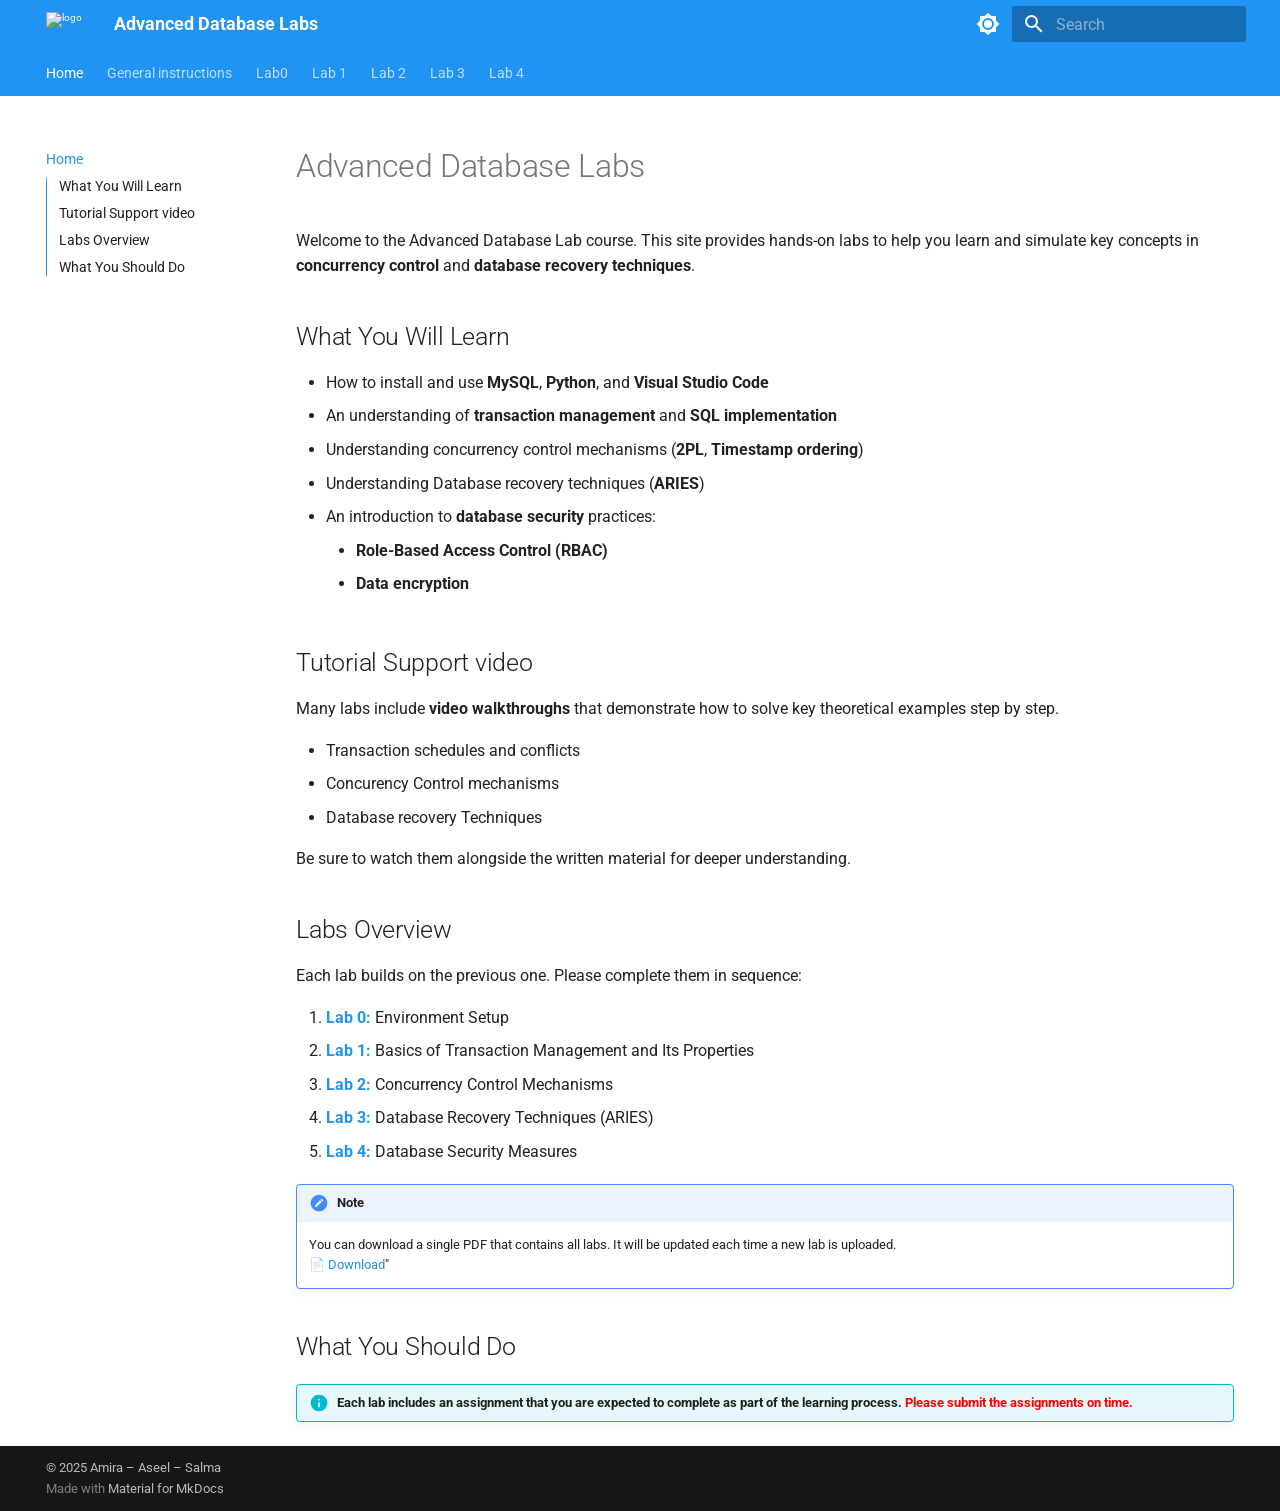
==== site/index.html @ 611f2ff8 "Updated lap0" ====
<!doctype html>
<html lang="en" class="no-js">
  <head>
    
      <meta charset="utf-8">
      <meta name="viewport" content="width=device-width,initial-scale=1">
      
        <meta name="description" content="A collection of lab assignments for the ADB 2025 course.">
      
      
        <meta name="author" content="Amira Nasreldeein, Aseel, Salma">
      
      
      
      
        <link rel="next" href="Labs/general_instructions/">
      
      
        
      
      
      <link rel="icon" href="image/fmsi.png">
      <meta name="generator" content="mkdocs-1.6.1, mkdocs-material-9.7.6">
    
    
      
        <title>Advanced Database Labs</title>
      
    
    
      <link rel="stylesheet" href="assets/stylesheets/main.484c7ddc.min.css">
      
        
        <link rel="stylesheet" href="assets/stylesheets/palette.ab4e12ef.min.css">
      
      


    
    
      
    
    
      
        
        
        <link rel="preconnect" href="https://fonts.gstatic.com" crossorigin>
        <link rel="stylesheet" href="https://fonts.googleapis.com/css?family=Roboto:300,300i,400,400i,700,700i%7CRoboto+Mono:400,400i,700,700i&display=fallback">
        <style>:root{--md-text-font:"Roboto";--md-code-font:"Roboto Mono"}</style>
      
    
    
      <link rel="stylesheet" href="stylesheets/extra.css">
    
    <script>__md_scope=new URL(".",location),__md_hash=e=>[...e].reduce(((e,_)=>(e<<5)-e+_.charCodeAt(0)),0),__md_get=(e,_=localStorage,t=__md_scope)=>JSON.parse(_.getItem(t.pathname+"."+e)),__md_set=(e,_,t=localStorage,a=__md_scope)=>{try{t.setItem(a.pathname+"."+e,JSON.stringify(_))}catch(e){}}</script>
    
      

    
    
  </head>
  
  
    
    
      
    
    
    
    
    <body dir="ltr" data-md-color-scheme="default" data-md-color-primary="blue" data-md-color-accent="pink">
  
    
    <input class="md-toggle" data-md-toggle="drawer" type="checkbox" id="__drawer" autocomplete="off">
    <input class="md-toggle" data-md-toggle="search" type="checkbox" id="__search" autocomplete="off">
    <label class="md-overlay" for="__drawer"></label>
    <div data-md-component="skip">
      
        
        <a href="#advanced-database-labs" class="md-skip">
          Skip to content
        </a>
      
    </div>
    <div data-md-component="announce">
      
    </div>
    
    
      

<header class="md-header" data-md-component="header">
  <nav class="md-header__inner md-grid" aria-label="Header">
    <a href="." title="Advanced Database Labs" class="md-header__button md-logo" aria-label="Advanced Database Labs" data-md-component="logo">
      
  <img src="image/fmsi.png" alt="logo">

    </a>
    <label class="md-header__button md-icon" for="__drawer">
      
      <svg xmlns="http://www.w3.org/2000/svg" viewBox="0 0 24 24"><path d="M3 6h18v2H3zm0 5h18v2H3zm0 5h18v2H3z"/></svg>
    </label>
    <div class="md-header__title" data-md-component="header-title">
      <div class="md-header__ellipsis">
        <div class="md-header__topic">
          <span class="md-ellipsis">
            Advanced Database Labs
          </span>
        </div>
        <div class="md-header__topic" data-md-component="header-topic">
          <span class="md-ellipsis">
            
              Home
            
          </span>
        </div>
      </div>
    </div>
    
      
        <form class="md-header__option" data-md-component="palette">
  
    
    
    
    <input class="md-option" data-md-color-media="" data-md-color-scheme="default" data-md-color-primary="blue" data-md-color-accent="pink"  aria-label="Switch to dark mode"  type="radio" name="__palette" id="__palette_0">
    
      <label class="md-header__button md-icon" title="Switch to dark mode" for="__palette_1" hidden>
        <svg xmlns="http://www.w3.org/2000/svg" viewBox="0 0 24 24"><path d="M12 8a4 4 0 0 0-4 4 4 4 0 0 0 4 4 4 4 0 0 0 4-4 4 4 0 0 0-4-4m0 10a6 6 0 0 1-6-6 6 6 0 0 1 6-6 6 6 0 0 1 6 6 6 6 0 0 1-6 6m8-9.31V4h-4.69L12 .69 8.69 4H4v4.69L.69 12 4 15.31V20h4.69L12 23.31 15.31 20H20v-4.69L23.31 12z"/></svg>
      </label>
    
  
    
    
    
    <input class="md-option" data-md-color-media="" data-md-color-scheme="slate" data-md-color-primary="blue" data-md-color-accent="pink"  aria-label="Switch to light mode"  type="radio" name="__palette" id="__palette_1">
    
      <label class="md-header__button md-icon" title="Switch to light mode" for="__palette_0" hidden>
        <svg xmlns="http://www.w3.org/2000/svg" viewBox="0 0 24 24"><path d="M12 18c-.89 0-1.74-.2-2.5-.55C11.56 16.5 13 14.42 13 12s-1.44-4.5-3.5-5.45C10.26 6.2 11.11 6 12 6a6 6 0 0 1 6 6 6 6 0 0 1-6 6m8-9.31V4h-4.69L12 .69 8.69 4H4v4.69L.69 12 4 15.31V20h4.69L12 23.31 15.31 20H20v-4.69L23.31 12z"/></svg>
      </label>
    
  
</form>
      
    
    
      <script>var palette=__md_get("__palette");if(palette&&palette.color){if("(prefers-color-scheme)"===palette.color.media){var media=matchMedia("(prefers-color-scheme: light)"),input=document.querySelector(media.matches?"[data-md-color-media='(prefers-color-scheme: light)']":"[data-md-color-media='(prefers-color-scheme: dark)']");palette.color.media=input.getAttribute("data-md-color-media"),palette.color.scheme=input.getAttribute("data-md-color-scheme"),palette.color.primary=input.getAttribute("data-md-color-primary"),palette.color.accent=input.getAttribute("data-md-color-accent")}for(var[key,value]of Object.entries(palette.color))document.body.setAttribute("data-md-color-"+key,value)}</script>
    
    
    
      
      
        <label class="md-header__button md-icon" for="__search">
          
          <svg xmlns="http://www.w3.org/2000/svg" viewBox="0 0 24 24"><path d="M9.5 3A6.5 6.5 0 0 1 16 9.5c0 1.61-.59 3.09-1.56 4.23l.27.27h.79l5 5-1.5 1.5-5-5v-.79l-.27-.27A6.52 6.52 0 0 1 9.5 16 6.5 6.5 0 0 1 3 9.5 6.5 6.5 0 0 1 9.5 3m0 2C7 5 5 7 5 9.5S7 14 9.5 14 14 12 14 9.5 12 5 9.5 5"/></svg>
        </label>
        <div class="md-search" data-md-component="search" role="dialog">
  <label class="md-search__overlay" for="__search"></label>
  <div class="md-search__inner" role="search">
    <form class="md-search__form" name="search">
      <input type="text" class="md-search__input" name="query" aria-label="Search" placeholder="Search" autocapitalize="off" autocorrect="off" autocomplete="off" spellcheck="false" data-md-component="search-query" required>
      <label class="md-search__icon md-icon" for="__search">
        
        <svg xmlns="http://www.w3.org/2000/svg" viewBox="0 0 24 24"><path d="M9.5 3A6.5 6.5 0 0 1 16 9.5c0 1.61-.59 3.09-1.56 4.23l.27.27h.79l5 5-1.5 1.5-5-5v-.79l-.27-.27A6.52 6.52 0 0 1 9.5 16 6.5 6.5 0 0 1 3 9.5 6.5 6.5 0 0 1 9.5 3m0 2C7 5 5 7 5 9.5S7 14 9.5 14 14 12 14 9.5 12 5 9.5 5"/></svg>
        
        <svg xmlns="http://www.w3.org/2000/svg" viewBox="0 0 24 24"><path d="M20 11v2H8l5.5 5.5-1.42 1.42L4.16 12l7.92-7.92L13.5 5.5 8 11z"/></svg>
      </label>
      <nav class="md-search__options" aria-label="Search">
        
        <button type="reset" class="md-search__icon md-icon" title="Clear" aria-label="Clear" tabindex="-1">
          
          <svg xmlns="http://www.w3.org/2000/svg" viewBox="0 0 24 24"><path d="M19 6.41 17.59 5 12 10.59 6.41 5 5 6.41 10.59 12 5 17.59 6.41 19 12 13.41 17.59 19 19 17.59 13.41 12z"/></svg>
        </button>
      </nav>
      
        <div class="md-search__suggest" data-md-component="search-suggest"></div>
      
    </form>
    <div class="md-search__output">
      <div class="md-search__scrollwrap" tabindex="0" data-md-scrollfix>
        <div class="md-search-result" data-md-component="search-result">
          <div class="md-search-result__meta">
            Initializing search
          </div>
          <ol class="md-search-result__list" role="presentation"></ol>
        </div>
      </div>
    </div>
  </div>
</div>
      
    
    
  </nav>
  
</header>
    
    <div class="md-container" data-md-component="container">
      
      
        
          
            
<nav class="md-tabs" aria-label="Tabs" data-md-component="tabs">
  <div class="md-grid">
    <ul class="md-tabs__list">
      
        
  
  
  
    
  
  
    <li class="md-tabs__item md-tabs__item--active">
      <a href="." class="md-tabs__link">
        
  
  
    
  
  Home

      </a>
    </li>
  

      
        
  
  
  
  
    <li class="md-tabs__item">
      <a href="Labs/general_instructions/" class="md-tabs__link">
        
  
  
    
  
  General instructions

      </a>
    </li>
  

      
        
  
  
  
  
    <li class="md-tabs__item">
      <a href="Labs/Lab0/" class="md-tabs__link">
        
  
  
    
  
  Lab0

      </a>
    </li>
  

      
        
  
  
  
  
    <li class="md-tabs__item">
      <a href="Labs/Lab1/" class="md-tabs__link">
        
  
  
    
  
  Lab 1

      </a>
    </li>
  

      
        
  
  
  
  
    <li class="md-tabs__item">
      <a href="Labs/Lab2/" class="md-tabs__link">
        
  
  
    
  
  Lab 2

      </a>
    </li>
  

      
        
  
  
  
  
    <li class="md-tabs__item">
      <a href="Labs/Lab3/" class="md-tabs__link">
        
  
  
    
  
  Lab 3

      </a>
    </li>
  

      
        
  
  
  
  
    <li class="md-tabs__item">
      <a href="Labs/Lab4/" class="md-tabs__link">
        
  
  
    
  
  Lab 4

      </a>
    </li>
  

      
    </ul>
  </div>
</nav>
          
        
      
      <main class="md-main" data-md-component="main">
        <div class="md-main__inner md-grid">
          
            
              
              <div class="md-sidebar md-sidebar--primary" data-md-component="sidebar" data-md-type="navigation" >
                <div class="md-sidebar__scrollwrap">
                  <div class="md-sidebar__inner">
                    


  


  

<nav class="md-nav md-nav--primary md-nav--lifted md-nav--integrated" aria-label="Navigation" data-md-level="0">
  <label class="md-nav__title" for="__drawer">
    <a href="." title="Advanced Database Labs" class="md-nav__button md-logo" aria-label="Advanced Database Labs" data-md-component="logo">
      
  <img src="image/fmsi.png" alt="logo">

    </a>
    Advanced Database Labs
  </label>
  
  <ul class="md-nav__list" data-md-scrollfix>
    
      
      
  
  
    
  
  
  
    <li class="md-nav__item md-nav__item--active">
      
      <input class="md-nav__toggle md-toggle" type="checkbox" id="__toc">
      
      
        
      
      
        <label class="md-nav__link md-nav__link--active" for="__toc">
          
  
  
  <span class="md-ellipsis">
    
  
    Home
  

    
  </span>
  
  

          <span class="md-nav__icon md-icon"></span>
        </label>
      
      <a href="." class="md-nav__link md-nav__link--active">
        
  
  
  <span class="md-ellipsis">
    
  
    Home
  

    
  </span>
  
  

      </a>
      
        

<nav class="md-nav md-nav--secondary" aria-label="Table of contents">
  
  
  
    
  
  
    <label class="md-nav__title" for="__toc">
      <span class="md-nav__icon md-icon"></span>
      Table of contents
    </label>
    <ul class="md-nav__list" data-md-component="toc" data-md-scrollfix>
      
        <li class="md-nav__item">
  <a href="#what-you-will-learn" class="md-nav__link">
    <span class="md-ellipsis">
      
        What You Will Learn
      
    </span>
  </a>
  
</li>
      
        <li class="md-nav__item">
  <a href="#tutorial-support-video" class="md-nav__link">
    <span class="md-ellipsis">
      
        Tutorial Support video
      
    </span>
  </a>
  
</li>
      
        <li class="md-nav__item">
  <a href="#labs-overview" class="md-nav__link">
    <span class="md-ellipsis">
      
        Labs Overview
      
    </span>
  </a>
  
</li>
      
        <li class="md-nav__item">
  <a href="#what-you-should-do" class="md-nav__link">
    <span class="md-ellipsis">
      
        What You Should Do
      
    </span>
  </a>
  
</li>
      
    </ul>
  
</nav>
      
    </li>
  

    
      
      
  
  
  
  
    <li class="md-nav__item">
      <a href="Labs/general_instructions/" class="md-nav__link">
        
  
  
  <span class="md-ellipsis">
    
  
    General instructions
  

    
  </span>
  
  

      </a>
    </li>
  

    
      
      
  
  
  
  
    <li class="md-nav__item">
      <a href="Labs/Lab0/" class="md-nav__link">
        
  
  
  <span class="md-ellipsis">
    
  
    Lab0
  

    
  </span>
  
  

      </a>
    </li>
  

    
      
      
  
  
  
  
    <li class="md-nav__item">
      <a href="Labs/Lab1/" class="md-nav__link">
        
  
  
  <span class="md-ellipsis">
    
  
    Lab 1
  

    
  </span>
  
  

      </a>
    </li>
  

    
      
      
  
  
  
  
    <li class="md-nav__item">
      <a href="Labs/Lab2/" class="md-nav__link">
        
  
  
  <span class="md-ellipsis">
    
  
    Lab 2
  

    
  </span>
  
  

      </a>
    </li>
  

    
      
      
  
  
  
  
    <li class="md-nav__item">
      <a href="Labs/Lab3/" class="md-nav__link">
        
  
  
  <span class="md-ellipsis">
    
  
    Lab 3
  

    
  </span>
  
  

      </a>
    </li>
  

    
      
      
  
  
  
  
    <li class="md-nav__item">
      <a href="Labs/Lab4/" class="md-nav__link">
        
  
  
  <span class="md-ellipsis">
    
  
    Lab 4
  

    
  </span>
  
  

      </a>
    </li>
  

    
  </ul>
</nav>
                  </div>
                </div>
              </div>
            
            
          
          
            <div class="md-content" data-md-component="content">
              
              <article class="md-content__inner md-typeset">
                
                  



<h1 id="advanced-database-labs">Advanced Database Labs</h1>
<p>Welcome to the Advanced Database Lab course. This site provides hands-on labs to help you learn and simulate key concepts in <strong>concurrency control</strong> and <strong>database recovery techniques</strong>.</p>
<h2 id="what-you-will-learn">What You Will Learn</h2>
<ul>
<li>How to install and use <strong>MySQL</strong>, <strong>Python</strong>, and <strong>Visual Studio Code</strong></li>
<li>An understanding of <strong>transaction management</strong> and <strong>SQL implementation</strong></li>
<li>Understanding concurrency control mechanisms (<strong>2PL</strong>, <strong>Timestamp ordering</strong>)</li>
<li>Understanding Database recovery techniques (<strong>ARIES</strong>)</li>
<li>An introduction to <strong>database security</strong> practices:<ul>
<li><strong>Role-Based Access Control (RBAC)</strong></li>
<li><strong>Data encryption</strong></li>
</ul>
</li>
</ul>
<h2 id="tutorial-support-video">Tutorial Support video</h2>
<p>Many labs include <strong>video walkthroughs</strong> that demonstrate how to solve key theoretical examples step by step.</p>
<ul>
<li>Transaction schedules and conflicts</li>
<li>Concurency Control mechanisms</li>
<li>Database recovery Techniques</li>
</ul>
<p>Be sure to watch them alongside the written material for deeper understanding.</p>
<h2 id="labs-overview">Labs Overview</h2>
<p>Each lab builds on the previous one. Please complete them in sequence:</p>
<ol>
<li><a href="Labs/Lab0/"><strong>Lab 0:</strong></a> Environment Setup</li>
<li><a href="Labs/Lab1/"><strong>Lab 1:</strong></a> Basics of Transaction Management and Its Properties</li>
<li><a href="Labs/Lab2/"><strong>Lab 2:</strong></a> Concurrency Control Mechanisms</li>
<li><a href="Labs/Lab3/"><strong>Lab 3:</strong></a> Database Recovery Techniques (ARIES)</li>
<li><a href="Labs/Lab4/"><strong>Lab 4:</strong></a> Database Security Measures</li>
</ol>
<div class="admonition note">
<p class="admonition-title">Note</p>
<p>You can download a single PDF that contains all labs. It will be updated each time a new lab is uploaded.<br />
📄 <a href="pdfs/documents.pdf">Download</a>"</p>
</div>
<h2 id="what-you-should-do">What You Should Do</h2>
<div class="admonition info">
<p class="admonition-title">Each lab includes an <strong>assignment</strong> that you are expected to complete as part of the learning process.<span style="color: red;"> Please submit the assignments on time.</span></p>
</div>












                
              </article>
            </div>
          
          
  <script>var tabs=__md_get("__tabs");if(Array.isArray(tabs))e:for(var set of document.querySelectorAll(".tabbed-set")){var labels=set.querySelector(".tabbed-labels");for(var tab of tabs)for(var label of labels.getElementsByTagName("label"))if(label.innerText.trim()===tab){var input=document.getElementById(label.htmlFor);input.checked=!0;continue e}}</script>

<script>var target=document.getElementById(location.hash.slice(1));target&&target.name&&(target.checked=target.name.startsWith("__tabbed_"))</script>
        </div>
        
          <button type="button" class="md-top md-icon" data-md-component="top" hidden>
  
  <svg xmlns="http://www.w3.org/2000/svg" viewBox="0 0 24 24"><path d="M13 20h-2V8l-5.5 5.5-1.42-1.42L12 4.16l7.92 7.92-1.42 1.42L13 8z"/></svg>
  Back to top
</button>
        
      </main>
      
        <footer class="md-footer">
  
  <div class="md-footer-meta md-typeset">
    <div class="md-footer-meta__inner md-grid">
      <div class="md-copyright">
  
    <div class="md-copyright__highlight">
      © 2025 Amira – Aseel – Salma
    </div>
  
  
    Made with
    <a href="https://squidfunk.github.io/mkdocs-material/" target="_blank" rel="noopener">
      Material for MkDocs
    </a>
  
</div>
      
    </div>
  </div>
</footer>
      
    </div>
    <div class="md-dialog" data-md-component="dialog">
      <div class="md-dialog__inner md-typeset"></div>
    </div>
    
    
    
      
      
      <script id="__config" type="application/json">{"annotate": null, "base": ".", "features": ["navigation.tabs", "navigation.sections", "toc.integrate", "content.tooltips", "navigation.top", "search.suggest", "search.highlight", "content.tabs.link", "content.code.annotate", "content.code.copy", "content.code.select", "content.code.expand", "content.code.fold", "content.code.line_numbers", "content.code.highlight", "content.code.language", "content.code.title", "content.code.wrap"], "search": "assets/javascripts/workers/search.2c215733.min.js", "tags": null, "translations": {"clipboard.copied": "Copied to clipboard", "clipboard.copy": "Copy to clipboard", "search.result.more.one": "1 more on this page", "search.result.more.other": "# more on this page", "search.result.none": "No matching documents", "search.result.one": "1 matching document", "search.result.other": "# matching documents", "search.result.placeholder": "Type to start searching", "search.result.term.missing": "Missing", "select.version": "Select version"}, "version": null}</script>
    
    
      <script src="assets/javascripts/bundle.79ae519e.min.js"></script>
      
        <script src="js/open_links.js"></script>
      
    
  </body>
</html>
---- site/assets/stylesheets/main.484c7ddc.min.css ----
@charset "UTF-8";html{-webkit-text-size-adjust:none;-moz-text-size-adjust:none;text-size-adjust:none;box-sizing:border-box}*,:after,:before{box-sizing:inherit}@media (prefers-reduced-motion){*,:after,:before{transition:none!important}}body{margin:0}a,button,input,label{-webkit-tap-highlight-color:transparent}a{color:inherit;text-decoration:none}hr{border:0;box-sizing:initial;display:block;height:.05rem;overflow:visible;padding:0}small{font-size:80%}sub,sup{line-height:1em}img{border-style:none}table{border-collapse:initial;border-spacing:0}td,th{font-weight:400;vertical-align:top}button{background:#0000;border:0;font-family:inherit;font-size:inherit;margin:0;padding:0}input{border:0;outline:none}:root{--md-primary-fg-color:#4051b5;--md-primary-fg-color--light:#5d6cc0;--md-primary-fg-color--dark:#303fa1;--md-primary-bg-color:#fff;--md-primary-bg-color--light:#ffffffb3;--md-accent-fg-color:#526cfe;--md-accent-fg-color--transparent:#526cfe1a;--md-accent-bg-color:#fff;--md-accent-bg-color--light:#ffffffb3}[data-md-color-scheme=default]{color-scheme:light}[data-md-color-scheme=default] img[src$="#gh-dark-mode-only"],[data-md-color-scheme=default] img[src$="#only-dark"]{display:none}:root,[data-md-color-scheme=default]{--md-hue:225deg;--md-default-fg-color:#000000de;--md-default-fg-color--light:#0000008a;--md-default-fg-color--lighter:#00000052;--md-default-fg-color--lightest:#00000012;--md-default-bg-color:#fff;--md-default-bg-color--light:#ffffffb3;--md-default-bg-color--lighter:#ffffff4d;--md-default-bg-color--lightest:#ffffff1f;--md-code-fg-color:#36464e;--md-code-bg-color:#f5f5f5;--md-code-bg-color--light:#f5f5f5b3;--md-code-bg-color--lighter:#f5f5f54d;--md-code-hl-color:#4287ff;--md-code-hl-color--light:#4287ff1a;--md-code-hl-number-color:#d52a2a;--md-code-hl-special-color:#db1457;--md-code-hl-function-color:#a846b9;--md-code-hl-constant-color:#6e59d9;--md-code-hl-keyword-color:#3f6ec6;--md-code-hl-string-color:#1c7d4d;--md-code-hl-name-color:var(--md-code-fg-color);--md-code-hl-operator-color:var(--md-default-fg-color--light);--md-code-hl-punctuation-color:var(--md-default-fg-color--light);--md-code-hl-comment-color:var(--md-default-fg-color--light);--md-code-hl-generic-color:var(--md-default-fg-color--light);--md-code-hl-variable-color:var(--md-default-fg-color--light);--md-typeset-color:var(--md-default-fg-color);--md-typeset-a-color:var(--md-primary-fg-color);--md-typeset-del-color:#f5503d26;--md-typeset-ins-color:#0bd57026;--md-typeset-kbd-color:#fafafa;--md-typeset-kbd-accent-color:#fff;--md-typeset-kbd-border-color:#b8b8b8;--md-typeset-mark-color:#ffff0080;--md-typeset-table-color:#0000001f;--md-typeset-table-color--light:rgba(0,0,0,.035);--md-admonition-fg-color:var(--md-default-fg-color);--md-admonition-bg-color:var(--md-default-bg-color);--md-warning-fg-color:#000000de;--md-warning-bg-color:#ff9;--md-footer-fg-color:#fff;--md-footer-fg-color--light:#ffffffb3;--md-footer-fg-color--lighter:#ffffff73;--md-footer-bg-color:#000000de;--md-footer-bg-color--dark:#00000052;--md-shadow-z1:0 0.2rem 0.5rem #0000000d,0 0 0.05rem #0000001a;--md-shadow-z2:0 0.2rem 0.5rem #0000001a,0 0 0.05rem #00000040;--md-shadow-z3:0 0.2rem 0.5rem #0003,0 0 0.05rem #00000059}.md-icon svg{fill:currentcolor;display:block;height:1.2rem;width:1.2rem}body{-webkit-font-smoothing:antialiased;-moz-osx-font-smoothing:grayscale;--md-text-font-family:var(--md-text-font,_),-apple-system,BlinkMacSystemFont,Helvetica,Arial,sans-serif;--md-code-font-family:var(--md-code-font,_),SFMono-Regular,Consolas,Menlo,monospace}aside,body,input{font-feature-settings:"kern","liga";color:var(--md-typeset-color);font-family:var(--md-text-font-family)}code,kbd,pre{font-feature-settings:"kern";font-family:var(--md-code-font-family)}:root{--md-typeset-table-sort-icon:url('data:image/svg+xml;charset=utf-8,<svg xmlns="http://www.w3.org/2000/svg" viewBox="0 0 24 24"><path d="m18 21-4-4h3V7h-3l4-4 4 4h-3v10h3M2 19v-2h10v2M2 13v-2h7v2M2 7V5h4v2z"/></svg>');--md-typeset-table-sort-icon--asc:url('data:image/svg+xml;charset=utf-8,<svg xmlns="http://www.w3.org/2000/svg" viewBox="0 0 24 24"><path d="M19 17h3l-4 4-4-4h3V3h2M2 17h10v2H2M6 5v2H2V5m0 6h7v2H2z"/></svg>');--md-typeset-table-sort-icon--desc:url('data:image/svg+xml;charset=utf-8,<svg xmlns="http://www.w3.org/2000/svg" viewBox="0 0 24 24"><path d="M19 7h3l-4-4-4 4h3v14h2M2 17h10v2H2M6 5v2H2V5m0 6h7v2H2z"/></svg>')}.md-typeset{-webkit-print-color-adjust:exact;color-adjust:exact;font-size:.8rem;line-height:1.6;overflow-wrap:break-word}@media print{.md-typeset{font-size:.68rem}}.md-typeset blockquote,.md-typeset dl,.md-typeset figure,.md-typeset ol,.md-typeset pre,.md-typeset ul{margin-bottom:1em;margin-top:1em}.md-typeset h1{color:var(--md-default-fg-color--light);font-size:2em;line-height:1.3;margin:0 0 1.25em}.md-typeset h1,.md-typeset h2{font-weight:300;letter-spacing:-.01em}.md-typeset h2{font-size:1.5625em;line-height:1.4;margin:1.6em 0 .64em}.md-typeset h3{font-size:1.25em;font-weight:400;letter-spacing:-.01em;line-height:1.5;margin:1.6em 0 .8em}.md-typeset h2+h3{margin-top:.8em}.md-typeset h4{font-weight:700;letter-spacing:-.01em;margin:1em 0}.md-typeset h5,.md-typeset h6{color:var(--md-default-fg-color--light);font-size:.8em;font-weight:700;letter-spacing:-.01em;margin:1.25em 0}.md-typeset h5{text-transform:uppercase}.md-typeset h5 code{text-transform:none}.md-typeset hr{border-bottom:.05rem solid var(--md-default-fg-color--lightest);display:flow-root;margin:1.5em 0}.md-typeset a{color:var(--md-typeset-a-color);word-break:break-word}.md-typeset a,.md-typeset a:before{transition:color 125ms}.md-typeset a:focus,.md-typeset a:hover{color:var(--md-accent-fg-color)}.md-typeset a:focus code,.md-typeset a:hover code{background-color:var(--md-accent-fg-color--transparent);color:var(--md-accent-fg-color)}.md-typeset a code{color:var(--md-typeset-a-color)}.md-typeset a.focus-visible{outline-color:var(--md-accent-fg-color);outline-offset:.2rem}.md-typeset code,.md-typeset kbd,.md-typeset pre{color:var(--md-code-fg-color);direction:ltr;font-variant-ligatures:none;transition:background-color 125ms}@media print{.md-typeset code,.md-typeset kbd,.md-typeset pre{white-space:pre-wrap}}.md-typeset code{background-color:var(--md-code-bg-color);border-radius:.1rem;-webkit-box-decoration-break:clone;box-decoration-break:clone;font-size:.85em;padding:0 .2941176471em;transition:color 125ms,background-color 125ms;word-break:break-word}.md-typeset code:not(.focus-visible){-webkit-tap-highlight-color:transparent;outline:none}.md-typeset pre{display:flow-root;line-height:1.4;position:relative}.md-typeset pre>code{-webkit-box-decoration-break:slice;box-decoration-break:slice;box-shadow:none;display:block;margin:0;outline-color:var(--md-accent-fg-color);overflow:auto;padding:.7720588235em 1.1764705882em;scrollbar-color:var(--md-default-fg-color--lighter) #0000;scrollbar-width:thin;touch-action:auto;word-break:normal}.md-typeset pre>code:hover{scrollbar-color:var(--md-accent-fg-color) #0000}.md-typeset pre>code::-webkit-scrollbar{height:.2rem;width:.2rem}.md-typeset pre>code::-webkit-scrollbar-thumb{background-color:var(--md-default-fg-color--lighter)}.md-typeset pre>code::-webkit-scrollbar-thumb:hover{background-color:var(--md-accent-fg-color)}.md-typeset kbd{background-color:var(--md-typeset-kbd-color);border-radius:.1rem;box-shadow:0 .1rem 0 .05rem var(--md-typeset-kbd-border-color),0 .1rem 0 var(--md-typeset-kbd-border-color),0 -.1rem .2rem var(--md-typeset-kbd-accent-color) inset;color:var(--md-default-fg-color);display:inline-block;font-size:.75em;padding:0 .6666666667em;vertical-align:text-top;word-break:break-word}.md-typeset mark{background-color:var(--md-typeset-mark-color);-webkit-box-decoration-break:clone;box-decoration-break:clone;color:inherit;word-break:break-word}.md-typeset abbr{cursor:help;text-decoration:none}.md-typeset [data-preview],.md-typeset abbr{border-bottom:.05rem dotted var(--md-default-fg-color--light)}.md-typeset small{opacity:.75}[dir=ltr] .md-typeset sub,[dir=ltr] .md-typeset sup{margin-left:.078125em}[dir=rtl] .md-typeset sub,[dir=rtl] .md-typeset sup{margin-right:.078125em}[dir=ltr] .md-typeset blockquote{padding-left:.6rem}[dir=rtl] .md-typeset blockquote{padding-right:.6rem}[dir=ltr] .md-typeset blockquote{border-left:.2rem solid var(--md-default-fg-color--lighter)}[dir=rtl] .md-typeset blockquote{border-right:.2rem solid var(--md-default-fg-color--lighter)}.md-typeset blockquote{color:var(--md-default-fg-color--light);margin-left:0;margin-right:0}.md-typeset ul{list-style-type:disc}.md-typeset ul[type]{list-style-type:revert-layer}[dir=ltr] .md-typeset ol,[dir=ltr] .md-typeset ul{margin-left:.625em}[dir=rtl] .md-typeset ol,[dir=rtl] .md-typeset ul{margin-right:.625em}.md-typeset ol,.md-typeset ul{padding:0}.md-typeset ol:not([hidden]),.md-typeset ul:not([hidden]){display:flow-root}.md-typeset ol ol,.md-typeset ul ol{list-style-type:lower-alpha}.md-typeset ol ol ol,.md-typeset ul ol ol{list-style-type:lower-roman}.md-typeset ol ol ol ol,.md-typeset ul ol ol ol{list-style-type:upper-alpha}.md-typeset ol ol ol ol ol,.md-typeset ul ol ol ol ol{list-style-type:upper-roman}.md-typeset ol[type],.md-typeset ul[type]{list-style-type:revert-layer}[dir=ltr] .md-typeset ol li,[dir=ltr] .md-typeset ul li{margin-left:1.25em}[dir=rtl] .md-typeset ol li,[dir=rtl] .md-typeset ul li{margin-right:1.25em}.md-typeset ol li,.md-typeset ul li{margin-bottom:.5em}.md-typeset ol li blockquote,.md-typeset ol li p,.md-typeset ul li blockquote,.md-typeset ul li p{margin:.5em 0}.md-typeset ol li:last-child,.md-typeset ul li:last-child{margin-bottom:0}[dir=ltr] .md-typeset ol li ol,[dir=ltr] .md-typeset ol li ul,[dir=ltr] .md-typeset ul li ol,[dir=ltr] .md-typeset ul li ul{margin-left:.625em}[dir=rtl] .md-typeset ol li ol,[dir=rtl] .md-typeset ol li ul,[dir=rtl] .md-typeset ul li ol,[dir=rtl] .md-typeset ul li ul{margin-right:.625em}.md-typeset ol li ol,.md-typeset ol li ul,.md-typeset ul li ol,.md-typeset ul li ul{margin-bottom:.5em;margin-top:.5em}[dir=ltr] .md-typeset dd{margin-left:1.875em}[dir=rtl] .md-typeset dd{margin-right:1.875em}.md-typeset dd{margin-bottom:1.5em;margin-top:1em}.md-typeset img,.md-typeset svg,.md-typeset video{height:auto;max-width:100%}.md-typeset img[align=left]{margin:1em 1em 1em 0}.md-typeset img[align=right]{margin:1em 0 1em 1em}.md-typeset img[align]:only-child{margin-top:0}.md-typeset figure{display:flow-root;margin:1em auto;max-width:100%;text-align:center;width:fit-content}.md-typeset figure img{display:block;margin:0 auto}.md-typeset figcaption{font-style:italic;margin:1em auto;max-width:24rem}.md-typeset iframe{max-width:100%}.md-typeset table:not([class]){background-color:var(--md-default-bg-color);border:.05rem solid var(--md-typeset-table-color);border-radius:.1rem;display:inline-block;font-size:.64rem;max-width:100%;overflow:auto;touch-action:auto}@media print{.md-typeset table:not([class]){display:table}}.md-typeset table:not([class])+*{margin-top:1.5em}.md-typeset table:not([class]) td>:first-child,.md-typeset table:not([class]) th>:first-child{margin-top:0}.md-typeset table:not([class]) td>:last-child,.md-typeset table:not([class]) th>:last-child{margin-bottom:0}.md-typeset table:not([class]) td:not([align]),.md-typeset table:not([class]) th:not([align]){text-align:left}[dir=rtl] .md-typeset table:not([class]) td:not([align]),[dir=rtl] .md-typeset table:not([class]) th:not([align]){text-align:right}.md-typeset table:not([class]) th{font-weight:700;min-width:5rem;padding:.9375em 1.25em;vertical-align:top}.md-typeset table:not([class]) td{border-top:.05rem solid var(--md-typeset-table-color);padding:.9375em 1.25em;vertical-align:top}.md-typeset table:not([class]) tbody tr{transition:background-color 125ms}.md-typeset table:not([class]) tbody tr:hover{background-color:var(--md-typeset-table-color--light);box-shadow:0 .05rem 0 var(--md-default-bg-color) inset}.md-typeset table:not([class]) a{word-break:normal}.md-typeset table th[role=columnheader]{cursor:pointer}[dir=ltr] .md-typeset table th[role=columnheader]:after{margin-left:.5em}[dir=rtl] .md-typeset table th[role=columnheader]:after{margin-right:.5em}.md-typeset table th[role=columnheader]:after{content:"";display:inline-block;height:1.2em;-webkit-mask-image:var(--md-typeset-table-sort-icon);mask-image:var(--md-typeset-table-sort-icon);-webkit-mask-repeat:no-repeat;mask-repeat:no-repeat;-webkit-mask-size:contain;mask-size:contain;transition:background-color 125ms;vertical-align:text-bottom;width:1.2em}.md-typeset table th[role=columnheader]:hover:after{background-color:var(--md-default-fg-color--lighter)}.md-typeset table th[role=columnheader][aria-sort=ascending]:after{background-color:var(--md-default-fg-color--light);-webkit-mask-image:var(--md-typeset-table-sort-icon--asc);mask-image:var(--md-typeset-table-sort-icon--asc)}.md-typeset table th[role=columnheader][aria-sort=descending]:after{background-color:var(--md-default-fg-color--light);-webkit-mask-image:var(--md-typeset-table-sort-icon--desc);mask-image:var(--md-typeset-table-sort-icon--desc)}.md-typeset__scrollwrap{margin:1em -.8rem;overflow-x:auto;touch-action:auto}.md-typeset__table{display:inline-block;margin-bottom:.5em;padding:0 .8rem}@media print{.md-typeset__table{display:block}}html .md-typeset__table table{display:table;margin:0;overflow:hidden;width:100%}@media screen and (max-width:44.984375em){.md-content__inner>pre{margin:1em -.8rem}.md-content__inner>pre code{border-radius:0}}.md-typeset .md-author{border-radius:100%;display:block;flex-shrink:0;height:1.6rem;overflow:hidden;position:relative;transition:color 125ms,transform 125ms;width:1.6rem}.md-typeset .md-author img{display:block}.md-typeset .md-author--more{background:var(--md-default-fg-color--lightest);color:var(--md-default-fg-color--lighter);font-size:.6rem;font-weight:700;line-height:1.6rem;text-align:center}.md-typeset .md-author--long{height:2.4rem;width:2.4rem}.md-typeset a.md-author{transform:scale(1)}.md-typeset a.md-author img{border-radius:100%;filter:grayscale(100%) opacity(75%);transition:filter 125ms}.md-typeset a.md-author:focus,.md-typeset a.md-author:hover{transform:scale(1.1);z-index:1}.md-typeset a.md-author:focus img,.md-typeset a.md-author:hover img{filter:grayscale(0)}.md-banner{background-color:var(--md-footer-bg-color);color:var(--md-footer-fg-color);overflow:auto}@media print{.md-banner{display:none}}.md-banner--warning{background-color:var(--md-warning-bg-color);color:var(--md-warning-fg-color)}.md-banner__inner{font-size:.7rem;margin:.6rem auto;padding:0 .8rem}[dir=ltr] .md-banner__button{float:right}[dir=rtl] .md-banner__button{float:left}.md-banner__button{color:inherit;cursor:pointer;transition:opacity .25s}.no-js .md-banner__button{display:none}.md-banner__button:hover{opacity:.7}html{font-size:125%;height:100%;overflow-x:hidden}@media screen and (min-width:100em){html{font-size:137.5%}}@media screen and (min-width:125em){html{font-size:150%}}body{background-color:var(--md-default-bg-color);display:flex;flex-direction:column;font-size:.5rem;min-height:100%;position:relative;width:100%}@media print{body{display:block}}@media screen and (max-width:59.984375em){body[data-md-scrolllock]{position:fixed}}.md-grid{margin-left:auto;margin-right:auto;max-width:61rem}.md-container{display:flex;flex-direction:column;flex-grow:1}@media print{.md-container{display:block}}.md-main{flex-grow:1}.md-main__inner{display:flex;height:100%;margin-top:1.5rem}.md-ellipsis{overflow:hidden;text-overflow:ellipsis}.md-toggle{display:none}.md-option{height:0;opacity:0;position:absolute;width:0}.md-option:checked+label:not([hidden]){display:block}.md-option.focus-visible+label{outline-color:var(--md-accent-fg-color);outline-style:auto}.md-skip{background-color:var(--md-default-fg-color);border-radius:.1rem;color:var(--md-default-bg-color);font-size:.64rem;margin:.5rem;opacity:0;outline-color:var(--md-accent-fg-color);padding:.3rem .5rem;position:fixed;transform:translateY(.4rem);z-index:-1}.md-skip:focus{opacity:1;transform:translateY(0);transition:transform .25s cubic-bezier(.4,0,.2,1),opacity 175ms 75ms;z-index:10}@page{margin:25mm}:root{--md-clipboard-icon:url('data:image/svg+xml;charset=utf-8,<svg xmlns="http://www.w3.org/2000/svg" viewBox="0 0 24 24"><path d="M19 21H8V7h11m0-2H8a2 2 0 0 0-2 2v14a2 2 0 0 0 2 2h11a2 2 0 0 0 2-2V7a2 2 0 0 0-2-2m-3-4H4a2 2 0 0 0-2 2v14h2V3h12z"/></svg>')}.md-clipboard{border-radius:.1rem;color:var(--md-default-fg-color--lightest);cursor:pointer;height:1.5em;outline-color:var(--md-accent-fg-color);outline-offset:.1rem;transition:color .25s;width:1.5em;z-index:1}@media print{.md-clipboard{display:none}}.md-clipboard:not(.focus-visible){-webkit-tap-highlight-color:transparent;outline:none}:hover>.md-clipboard{color:var(--md-default-fg-color--light)}.md-clipboard:focus,.md-clipboard:hover{color:var(--md-accent-fg-color)}.md-clipboard:after{background-color:currentcolor;content:"";display:block;height:1.125em;margin:0 auto;-webkit-mask-image:var(--md-clipboard-icon);mask-image:var(--md-clipboard-icon);-webkit-mask-position:center;mask-position:center;-webkit-mask-repeat:no-repeat;mask-repeat:no-repeat;-webkit-mask-size:contain;mask-size:contain;width:1.125em}.md-clipboard--inline{cursor:pointer}.md-clipboard--inline code{transition:color .25s,background-color .25s}.md-clipboard--inline:focus code,.md-clipboard--inline:hover code{background-color:var(--md-accent-fg-color--transparent);color:var(--md-accent-fg-color)}:root{--md-code-select-icon:url('data:image/svg+xml;charset=utf-8,<svg xmlns="http://www.w3.org/2000/svg" viewBox="0 0 24 24"><path d="M19 19h-4v2h4c1.1 0 2-.9 2-2v-4h-2m0-12h-4v2h4v4h2V5c0-1.1-.9-2-2-2M5 5h4V3H5c-1.1 0-2 .9-2 2v4h2m0 6H3v4c0 1.1.9 2 2 2h4v-2H5zm2-4h2v2H7zm4 0h2v2h-2zm4 0h2v2h-2zM7 7h2v2H7zm4 0h2v2h-2zm4 0h2v2h-2zm-8 8h2v2H7zm4 0h2v2h-2zm4 0h2v2h-2z"/></svg>');--md-code-copy-icon:url('data:image/svg+xml;charset=utf-8,<svg xmlns="http://www.w3.org/2000/svg" viewBox="0 0 24 24"><path d="M19 21H8V7h11m0-2H8a2 2 0 0 0-2 2v14a2 2 0 0 0 2 2h11a2 2 0 0 0 2-2V7a2 2 0 0 0-2-2m-3-4H4a2 2 0 0 0-2 2v14h2V3h12z"/></svg>')}.md-typeset .md-code__content{display:grid}.md-code__nav{background-color:var(--md-code-bg-color--lighter);border-radius:.1rem;display:flex;gap:.2rem;padding:.2rem;position:absolute;right:.25em;top:.25em;transition:background-color .25s;z-index:1}:hover>.md-code__nav{background-color:var(--md-code-bg-color--light)}.md-code__button{color:var(--md-default-fg-color--lightest);cursor:pointer;display:block;height:1.5em;outline-color:var(--md-accent-fg-color);outline-offset:.1rem;transition:color .25s;width:1.5em}:hover>*>.md-code__button{color:var(--md-default-fg-color--light)}.md-code__button.focus-visible,.md-code__button:hover{color:var(--md-accent-fg-color)}.md-code__button--active{color:var(--md-default-fg-color)!important}.md-code__button:after{background-color:currentcolor;content:"";display:block;height:1.125em;margin:0 auto;-webkit-mask-position:center;mask-position:center;-webkit-mask-repeat:no-repeat;mask-repeat:no-repeat;-webkit-mask-size:contain;mask-size:contain;width:1.125em}.md-code__button[data-md-type=select]:after{-webkit-mask-image:var(--md-code-select-icon);mask-image:var(--md-code-select-icon)}.md-code__button[data-md-type=copy]:after{-webkit-mask-image:var(--md-code-copy-icon);mask-image:var(--md-code-copy-icon)}@keyframes consent{0%{opacity:0;transform:translateY(100%)}to{opacity:1;transform:translateY(0)}}@keyframes overlay{0%{opacity:0}to{opacity:1}}.md-consent__overlay{animation:overlay .25s both;-webkit-backdrop-filter:blur(.1rem);backdrop-filter:blur(.1rem);background-color:#0000008a;height:100%;opacity:1;position:fixed;top:0;width:100%;z-index:5}.md-consent__inner{animation:consent .5s cubic-bezier(.1,.7,.1,1) both;background-color:var(--md-default-bg-color);border:0;border-radius:.1rem;bottom:0;box-shadow:0 0 .2rem #0000001a,0 .2rem .4rem #0003;max-height:100%;overflow:auto;padding:0;position:fixed;width:100%;z-index:5}.md-consent__form{padding:.8rem}.md-consent__settings{display:none;margin:1em 0}input:checked+.md-consent__settings{display:block}.md-consent__controls{margin-bottom:.8rem}.md-typeset .md-consent__controls .md-button{display:inline}@media screen and (max-width:44.984375em){.md-typeset .md-consent__controls .md-button{display:block;margin-top:.4rem;text-align:center;width:100%}}.md-consent label{cursor:pointer}.md-content{flex-grow:1;min-width:0}.md-content__inner{margin:0 .8rem 1.2rem;padding-top:.6rem}@media screen and (min-width:76.25em){[dir=ltr] .md-sidebar--primary:not([hidden])~.md-content>.md-content__inner{margin-left:1.2rem}[dir=ltr] .md-sidebar--secondary:not([hidden])~.md-content>.md-content__inner,[dir=rtl] .md-sidebar--primary:not([hidden])~.md-content>.md-content__inner{margin-right:1.2rem}[dir=rtl] .md-sidebar--secondary:not([hidden])~.md-content>.md-content__inner{margin-left:1.2rem}}.md-content__inner:before{content:"";display:block;height:.4rem}.md-content__inner>:last-child{margin-bottom:0}[dir=ltr] .md-content__button{float:right}[dir=rtl] .md-content__button{float:left}[dir=ltr] .md-content__button{margin-left:.4rem}[dir=rtl] .md-content__button{margin-right:.4rem}.md-content__button{margin:.4rem 0;padding:0}@media print{.md-content__button{display:none}}.md-typeset .md-content__button{color:var(--md-default-fg-color--lighter)}.md-content__button svg{display:inline;vertical-align:top}[dir=rtl] .md-content__button svg{transform:scaleX(-1)}[dir=ltr] .md-dialog{right:.8rem}[dir=rtl] .md-dialog{left:.8rem}.md-dialog{background-color:var(--md-default-fg-color);border-radius:.1rem;bottom:.8rem;box-shadow:var(--md-shadow-z3);min-width:11.1rem;opacity:0;padding:.4rem .6rem;pointer-events:none;position:fixed;transform:translateY(100%);transition:transform 0ms .4s,opacity .4s;z-index:4}@media print{.md-dialog{display:none}}.md-dialog--active{opacity:1;pointer-events:auto;transform:translateY(0);transition:transform .4s cubic-bezier(.075,.85,.175,1),opacity .4s}.md-dialog__inner{color:var(--md-default-bg-color);font-size:.7rem}.md-feedback{margin:2em 0 1em;text-align:center}.md-feedback fieldset{border:none;margin:0;padding:0}.md-feedback__title{font-weight:700;margin:1em auto}.md-feedback__inner{position:relative}.md-feedback__list{display:flex;flex-wrap:wrap;place-content:baseline center;position:relative}.md-feedback__list:hover .md-icon:not(:disabled){color:var(--md-default-fg-color--lighter)}:disabled .md-feedback__list{min-height:1.8rem}.md-feedback__icon{color:var(--md-default-fg-color--light);cursor:pointer;flex-shrink:0;margin:0 .1rem;transition:color 125ms}.md-feedback__icon:not(:disabled).md-icon:hover{color:var(--md-accent-fg-color)}.md-feedback__icon:disabled{color:var(--md-default-fg-color--lightest);pointer-events:none}.md-feedback__note{opacity:0;position:relative;transform:translateY(.4rem);transition:transform .4s cubic-bezier(.1,.7,.1,1),opacity .15s}.md-feedback__note>*{margin:0 auto;max-width:16rem}:disabled .md-feedback__note{opacity:1;transform:translateY(0)}@media print{.md-feedback{display:none}}.md-footer{background-color:var(--md-footer-bg-color);color:var(--md-footer-fg-color)}@media print{.md-footer{display:none}}.md-footer__inner{justify-content:space-between;overflow:auto;padding:.2rem}.md-footer__inner:not([hidden]){display:flex}.md-footer__link{align-items:end;display:flex;flex-grow:0.01;margin-bottom:.4rem;margin-top:1rem;max-width:100%;outline-color:var(--md-accent-fg-color);overflow:hidden;transition:opacity .25s}.md-footer__link:focus,.md-footer__link:hover{opacity:.7}[dir=rtl] .md-footer__link svg{transform:scaleX(-1)}@media screen and (max-width:44.984375em){.md-footer__link--prev{flex-shrink:0}.md-footer__link--prev .md-footer__title{display:none}}[dir=ltr] .md-footer__link--next{margin-left:auto}[dir=rtl] .md-footer__link--next{margin-right:auto}.md-footer__link--next{text-align:right}[dir=rtl] .md-footer__link--next{text-align:left}.md-footer__title{flex-grow:1;font-size:.9rem;margin-bottom:.7rem;max-width:calc(100% - 2.4rem);padding:0 1rem;white-space:nowrap}.md-footer__button{margin:.2rem;padding:.4rem}.md-footer__direction{font-size:.64rem;opacity:.7}.md-footer-meta{background-color:var(--md-footer-bg-color--dark)}.md-footer-meta__inner{display:flex;flex-wrap:wrap;justify-content:space-between;padding:.2rem}html .md-footer-meta.md-typeset a{color:var(--md-footer-fg-color--light)}html .md-footer-meta.md-typeset a:focus,html .md-footer-meta.md-typeset a:hover{color:var(--md-footer-fg-color)}.md-copyright{color:var(--md-footer-fg-color--lighter);font-size:.64rem;margin:auto .6rem;padding:.4rem 0;width:100%}@media screen and (min-width:45em){.md-copyright{width:auto}}.md-copyright__highlight{color:var(--md-footer-fg-color--light)}.md-social{display:inline-flex;gap:.2rem;margin:0 .4rem;padding:.2rem 0 .6rem}@media screen and (min-width:45em){.md-social{padding:.6rem 0}}.md-social__link{display:inline-block;height:1.6rem;text-align:center;width:1.6rem}.md-social__link:before{line-height:1.9}.md-social__link svg{fill:currentcolor;max-height:.8rem;vertical-align:-25%}.md-typeset .md-button{border:.1rem solid;border-radius:.1rem;color:var(--md-primary-fg-color);cursor:pointer;display:inline-block;font-weight:700;padding:.625em 2em;transition:color 125ms,background-color 125ms,border-color 125ms}.md-typeset .md-button--primary{background-color:var(--md-primary-fg-color);border-color:var(--md-primary-fg-color);color:var(--md-primary-bg-color)}.md-typeset .md-button:focus,.md-typeset .md-button:hover{background-color:var(--md-accent-fg-color);border-color:var(--md-accent-fg-color);color:var(--md-accent-bg-color)}[dir=ltr] .md-typeset .md-input{border-top-left-radius:.1rem}[dir=ltr] .md-typeset .md-input,[dir=rtl] .md-typeset .md-input{border-top-right-radius:.1rem}[dir=rtl] .md-typeset .md-input{border-top-left-radius:.1rem}.md-typeset .md-input{border-bottom:.1rem solid var(--md-default-fg-color--lighter);box-shadow:var(--md-shadow-z1);font-size:.8rem;height:1.8rem;padding:0 .6rem;transition:border .25s,box-shadow .25s}.md-typeset .md-input:focus,.md-typeset .md-input:hover{border-bottom-color:var(--md-accent-fg-color);box-shadow:var(--md-shadow-z2)}.md-typeset .md-input--stretch{width:100%}.md-header{background-color:var(--md-primary-fg-color);box-shadow:0 0 .2rem #0000,0 .2rem .4rem #0000;color:var(--md-primary-bg-color);display:block;left:0;position:sticky;right:0;top:0;z-index:4}@media print{.md-header{display:none}}.md-header[hidden]{transform:translateY(-100%);transition:transform .25s cubic-bezier(.8,0,.6,1),box-shadow .25s}.md-header--shadow{box-shadow:0 0 .2rem #0000001a,0 .2rem .4rem #0003;transition:transform .25s cubic-bezier(.1,.7,.1,1),box-shadow .25s}.md-header__inner{align-items:center;display:flex;padding:0 .2rem}.md-header__button{color:currentcolor;cursor:pointer;margin:.2rem;outline-color:var(--md-accent-fg-color);padding:.4rem;position:relative;transition:opacity .25s;vertical-align:middle;z-index:1}.md-header__button:hover{opacity:.7}.md-header__button:not([hidden]){display:inline-block}.md-header__button:not(.focus-visible){-webkit-tap-highlight-color:transparent;outline:none}.md-header__button.md-logo{margin:.2rem;padding:.4rem}@media screen and (max-width:76.234375em){.md-header__button.md-logo{display:none}}.md-header__button.md-logo img,.md-header__button.md-logo svg{fill:currentcolor;display:block;height:1.2rem;width:auto}@media screen and (min-width:60em){.md-header__button[for=__search]{display:none}}.no-js .md-header__button[for=__search]{display:none}[dir=rtl] .md-header__button[for=__search] svg{transform:scaleX(-1)}@media screen and (min-width:76.25em){.md-header__button[for=__drawer]{display:none}}.md-header__topic{display:flex;max-width:100%;position:absolute;transition:transform .4s cubic-bezier(.1,.7,.1,1),opacity .15s;white-space:nowrap}.md-header__topic+.md-header__topic{opacity:0;pointer-events:none;transform:translateX(1.25rem);transition:transform .4s cubic-bezier(1,.7,.1,.1),opacity .15s;z-index:-1}[dir=rtl] .md-header__topic+.md-header__topic{transform:translateX(-1.25rem)}.md-header__topic:first-child{font-weight:700}[dir=ltr] .md-header__title{margin-left:1rem;margin-right:.4rem}[dir=rtl] .md-header__title{margin-left:.4rem;margin-right:1rem}.md-header__title{flex-grow:1;font-size:.9rem;height:2.4rem;line-height:2.4rem}.md-header__title--active .md-header__topic{opacity:0;pointer-events:none;transform:translateX(-1.25rem);transition:transform .4s cubic-bezier(1,.7,.1,.1),opacity .15s;z-index:-1}[dir=rtl] .md-header__title--active .md-header__topic{transform:translateX(1.25rem)}.md-header__title--active .md-header__topic+.md-header__topic{opacity:1;pointer-events:auto;transform:translateX(0);transition:transform .4s cubic-bezier(.1,.7,.1,1),opacity .15s;z-index:0}.md-header__title>.md-header__ellipsis{height:100%;position:relative;width:100%}.md-header__option{display:flex;flex-shrink:0;max-width:100%;transition:max-width 0ms .25s,opacity .25s .25s;white-space:nowrap}[data-md-toggle=search]:checked~.md-header .md-header__option{max-width:0;opacity:0;transition:max-width 0ms,opacity 0ms}.md-header__option>input{bottom:0}.md-header__source{display:none}@media screen and (min-width:60em){[dir=ltr] .md-header__source{margin-left:1rem}[dir=rtl] .md-header__source{margin-right:1rem}.md-header__source{display:block;max-width:11.7rem;width:11.7rem}}@media screen and (min-width:76.25em){[dir=ltr] .md-header__source{margin-left:1.4rem}[dir=rtl] .md-header__source{margin-right:1.4rem}}.md-meta{color:var(--md-default-fg-color--light);font-size:.7rem;line-height:1.3}.md-meta__list{display:inline-flex;flex-wrap:wrap;list-style:none;margin:0;padding:0}.md-meta__item:not(:last-child):after{content:"·";margin-left:.2rem;margin-right:.2rem}.md-meta__link{color:var(--md-typeset-a-color)}.md-meta__link:focus,.md-meta__link:hover{color:var(--md-accent-fg-color)}.md-draft{background-color:#ff1744;border-radius:.125em;color:#fff;display:inline-block;font-weight:700;padding-left:.5714285714em;padding-right:.5714285714em}:root{--md-nav-icon--prev:url('data:image/svg+xml;charset=utf-8,<svg xmlns="http://www.w3.org/2000/svg" viewBox="0 0 24 24"><path d="M20 11v2H8l5.5 5.5-1.42 1.42L4.16 12l7.92-7.92L13.5 5.5 8 11z"/></svg>');--md-nav-icon--next:url('data:image/svg+xml;charset=utf-8,<svg xmlns="http://www.w3.org/2000/svg" viewBox="0 0 24 24"><path d="M8.59 16.58 13.17 12 8.59 7.41 10 6l6 6-6 6z"/></svg>');--md-toc-icon:url('data:image/svg+xml;charset=utf-8,<svg xmlns="http://www.w3.org/2000/svg" viewBox="0 0 24 24"><path d="M3 9h14V7H3zm0 4h14v-2H3zm0 4h14v-2H3zm16 0h2v-2h-2zm0-10v2h2V7zm0 6h2v-2h-2z"/></svg>')}.md-nav{font-size:.7rem;line-height:1.3}.md-nav__title{color:var(--md-default-fg-color--light);display:block;font-weight:700;overflow:hidden;padding:0 .6rem;text-overflow:ellipsis}.md-nav__title .md-nav__button{display:none}.md-nav__title .md-nav__button img{height:100%;width:auto}.md-nav__title .md-nav__button.md-logo img,.md-nav__title .md-nav__button.md-logo svg{fill:currentcolor;display:block;height:2.4rem;max-width:100%;object-fit:contain;width:auto}.md-nav__list{list-style:none;margin:0;padding:0}.md-nav__link{align-items:flex-start;display:flex;gap:.4rem;margin-top:.625em;scroll-snap-align:start;transition:color 125ms}.md-nav__link--passed,.md-nav__link--passed code{color:var(--md-default-fg-color--light)}.md-nav__item .md-nav__link--active,.md-nav__item .md-nav__link--active code{color:var(--md-typeset-a-color)}.md-nav__link .md-ellipsis{position:relative}.md-nav__link .md-ellipsis code{word-break:normal}[dir=ltr] .md-nav__link .md-icon:last-child{margin-left:auto}[dir=rtl] .md-nav__link .md-icon:last-child{margin-right:auto}.md-nav__link .md-typeset{font-size:.7rem;line-height:1.3}.md-nav__link svg{fill:currentcolor;flex-shrink:0;height:1.3em;position:relative}.md-nav__link[for]:focus,.md-nav__link[for]:hover,.md-nav__link[href]:focus,.md-nav__link[href]:hover{color:var(--md-accent-fg-color);cursor:pointer}.md-nav__link[for]:focus code,.md-nav__link[for]:hover code,.md-nav__link[href]:focus code,.md-nav__link[href]:hover code{background-color:var(--md-accent-fg-color--transparent);color:var(--md-accent-fg-color)}.md-nav__link.focus-visible{outline-color:var(--md-accent-fg-color);outline-offset:.2rem}.md-nav--primary .md-nav__link[for=__toc]{display:none}.md-nav--primary .md-nav__link[for=__toc] .md-icon:after{background-color:currentcolor;display:block;height:100%;-webkit-mask-image:var(--md-toc-icon);mask-image:var(--md-toc-icon);width:100%}.md-nav--primary .md-nav__link[for=__toc]~.md-nav{display:none}.md-nav__container>.md-nav__link{margin-top:0}.md-nav__container>.md-nav__link:first-child{flex-grow:1;min-width:0}.md-nav__icon{flex-shrink:0}.md-nav__source{display:none}@media screen and (max-width:76.234375em){.md-nav--primary,.md-nav--primary .md-nav{background-color:var(--md-default-bg-color);display:flex;flex-direction:column;height:100%;left:0;position:absolute;right:0;top:0;z-index:1}.md-nav--primary .md-nav__item,.md-nav--primary .md-nav__title{font-size:.8rem;line-height:1.5}.md-nav--primary .md-nav__title{background-color:var(--md-default-fg-color--lightest);color:var(--md-default-fg-color--light);cursor:pointer;height:5.6rem;line-height:2.4rem;padding:3rem .8rem .2rem;position:relative;white-space:nowrap}[dir=ltr] .md-nav--primary .md-nav__title .md-nav__icon{left:.4rem}[dir=rtl] .md-nav--primary .md-nav__title .md-nav__icon{right:.4rem}.md-nav--primary .md-nav__title .md-nav__icon{display:block;height:1.2rem;margin:.2rem;position:absolute;top:.4rem;width:1.2rem}.md-nav--primary .md-nav__title .md-nav__icon:after{background-color:currentcolor;content:"";display:block;height:100%;-webkit-mask-image:var(--md-nav-icon--prev);mask-image:var(--md-nav-icon--prev);-webkit-mask-position:center;mask-position:center;-webkit-mask-repeat:no-repeat;mask-repeat:no-repeat;-webkit-mask-size:contain;mask-size:contain;width:100%}.md-nav--primary .md-nav__title~.md-nav__list{background-color:var(--md-default-bg-color);box-shadow:0 .05rem 0 var(--md-default-fg-color--lightest) inset;overflow-y:auto;scroll-snap-type:y mandatory;touch-action:pan-y}.md-nav--primary .md-nav__title~.md-nav__list>:first-child{border-top:0}.md-nav--primary .md-nav__title[for=__drawer]{background-color:var(--md-primary-fg-color);color:var(--md-primary-bg-color);font-weight:700}.md-nav--primary .md-nav__title .md-logo{display:block;left:.2rem;margin:.2rem;padding:.4rem;position:absolute;right:.2rem;top:.2rem}.md-nav--primary .md-nav__list{flex:1}.md-nav--primary .md-nav__item{border-top:.05rem solid var(--md-default-fg-color--lightest)}.md-nav--primary .md-nav__item--active>.md-nav__link{color:var(--md-typeset-a-color)}.md-nav--primary .md-nav__item--active>.md-nav__link:focus,.md-nav--primary .md-nav__item--active>.md-nav__link:hover{color:var(--md-accent-fg-color)}.md-nav--primary .md-nav__link{margin-top:0;padding:.6rem .8rem}.md-nav--primary .md-nav__link svg{margin-top:.1em}.md-nav--primary .md-nav__link>.md-nav__link{padding:0}[dir=ltr] .md-nav--primary .md-nav__link .md-nav__icon{margin-right:-.2rem}[dir=rtl] .md-nav--primary .md-nav__link .md-nav__icon{margin-left:-.2rem}.md-nav--primary .md-nav__link .md-nav__icon{font-size:1.2rem;height:1.2rem;width:1.2rem}.md-nav--primary .md-nav__link .md-nav__icon:after{background-color:currentcolor;content:"";display:block;height:100%;-webkit-mask-image:var(--md-nav-icon--next);mask-image:var(--md-nav-icon--next);-webkit-mask-position:center;mask-position:center;-webkit-mask-repeat:no-repeat;mask-repeat:no-repeat;-webkit-mask-size:contain;mask-size:contain;width:100%}[dir=rtl] .md-nav--primary .md-nav__icon:after{transform:scale(-1)}.md-nav--primary .md-nav--secondary .md-nav{background-color:initial;position:static}[dir=ltr] .md-nav--primary .md-nav--secondary .md-nav .md-nav__link{padding-left:1.4rem}[dir=rtl] .md-nav--primary .md-nav--secondary .md-nav .md-nav__link{padding-right:1.4rem}[dir=ltr] .md-nav--primary .md-nav--secondary .md-nav .md-nav .md-nav__link{padding-left:2rem}[dir=rtl] .md-nav--primary .md-nav--secondary .md-nav .md-nav .md-nav__link{padding-right:2rem}[dir=ltr] .md-nav--primary .md-nav--secondary .md-nav .md-nav .md-nav .md-nav__link{padding-left:2.6rem}[dir=rtl] .md-nav--primary .md-nav--secondary .md-nav .md-nav .md-nav .md-nav__link{padding-right:2.6rem}[dir=ltr] .md-nav--primary .md-nav--secondary .md-nav .md-nav .md-nav .md-nav .md-nav__link{padding-left:3.2rem}[dir=rtl] .md-nav--primary .md-nav--secondary .md-nav .md-nav .md-nav .md-nav .md-nav__link{padding-right:3.2rem}.md-nav--secondary{background-color:initial}.md-nav__toggle~.md-nav{display:flex;opacity:0;transform:translateX(100%);transition:transform .25s cubic-bezier(.8,0,.6,1),opacity 125ms 50ms}[dir=rtl] .md-nav__toggle~.md-nav{transform:translateX(-100%)}.md-nav__toggle:checked~.md-nav{opacity:1;transform:translateX(0);transition:transform .25s cubic-bezier(.4,0,.2,1),opacity 125ms 125ms}.md-nav__toggle:checked~.md-nav>.md-nav__list{backface-visibility:hidden}}@media screen and (max-width:59.984375em){.md-nav--primary .md-nav__link[for=__toc]{display:flex}.md-nav--primary .md-nav__link[for=__toc] .md-icon:after{content:""}.md-nav--primary .md-nav__link[for=__toc]+.md-nav__link{display:none}.md-nav--primary .md-nav__link[for=__toc]~.md-nav{display:flex}.md-nav__source{background-color:var(--md-primary-fg-color--dark);color:var(--md-primary-bg-color);display:block;padding:0 .2rem}}@media screen and (min-width:60em) and (max-width:76.234375em){.md-nav--integrated .md-nav__link[for=__toc]{display:flex}.md-nav--integrated .md-nav__link[for=__toc] .md-icon:after{content:""}.md-nav--integrated .md-nav__link[for=__toc]+.md-nav__link{display:none}.md-nav--integrated .md-nav__link[for=__toc]~.md-nav{display:flex}}@media screen and (min-width:60em){.md-nav{margin-bottom:-.4rem}.md-nav--secondary .md-nav__title{background:var(--md-default-bg-color);box-shadow:0 0 .4rem .4rem var(--md-default-bg-color);position:sticky;top:0;z-index:1}.md-nav--secondary .md-nav__title[for=__toc]{scroll-snap-align:start}.md-nav--secondary .md-nav__title .md-nav__icon{display:none}[dir=ltr] .md-nav--secondary .md-nav__list{padding-left:.6rem}[dir=rtl] .md-nav--secondary .md-nav__list{padding-right:.6rem}.md-nav--secondary .md-nav__list{padding-bottom:.4rem}[dir=ltr] .md-nav--secondary .md-nav__item>.md-nav__link{margin-right:.4rem}[dir=rtl] .md-nav--secondary .md-nav__item>.md-nav__link{margin-left:.4rem}}@media screen and (min-width:76.25em){.md-nav{margin-bottom:-.4rem;transition:max-height .25s cubic-bezier(.86,0,.07,1)}.md-nav--primary .md-nav__title{background:var(--md-default-bg-color);box-shadow:0 0 .4rem .4rem var(--md-default-bg-color);position:sticky;top:0;z-index:1}.md-nav--primary .md-nav__title[for=__drawer]{scroll-snap-align:start}.md-nav--primary .md-nav__title .md-nav__icon{display:none}[dir=ltr] .md-nav--primary .md-nav__list{padding-left:.6rem}[dir=rtl] .md-nav--primary .md-nav__list{padding-right:.6rem}.md-nav--primary .md-nav__list{padding-bottom:.4rem}[dir=ltr] .md-nav--primary .md-nav__item>.md-nav__link{margin-right:.4rem}[dir=rtl] .md-nav--primary .md-nav__item>.md-nav__link{margin-left:.4rem}.md-nav__toggle~.md-nav{display:grid;grid-template-rows:minmax(.4rem,0fr);opacity:0;transition:grid-template-rows .25s cubic-bezier(.86,0,.07,1),opacity .25s,visibility 0ms .25s;visibility:collapse}.md-nav__toggle~.md-nav>.md-nav__list{overflow:hidden}.md-nav__toggle.md-toggle--indeterminate~.md-nav,.md-nav__toggle:checked~.md-nav{grid-template-rows:minmax(.4rem,1fr);opacity:1;transition:grid-template-rows .25s cubic-bezier(.86,0,.07,1),opacity .15s .1s,visibility 0ms;visibility:visible}.md-nav__toggle.md-toggle--indeterminate~.md-nav{transition:none}.md-nav__item--nested>.md-nav>.md-nav__title{display:none}.md-nav__item--section{display:block;margin:1.25em 0}.md-nav__item--section:last-child{margin-bottom:0}.md-nav__item--section>.md-nav__link{font-weight:700}.md-nav__item--section>.md-nav__link[for]{color:var(--md-default-fg-color--light)}.md-nav__item--section>.md-nav__link:not(.md-nav__container){pointer-events:none}.md-nav__item--section>.md-nav__link .md-icon,.md-nav__item--section>.md-nav__link>[for]{display:none}[dir=ltr] .md-nav__item--section>.md-nav{margin-left:-.6rem}[dir=rtl] .md-nav__item--section>.md-nav{margin-right:-.6rem}.md-nav__item--section>.md-nav{display:block;opacity:1;visibility:visible}.md-nav__item--section>.md-nav>.md-nav__list>.md-nav__item{padding:0}.md-nav__icon{border-radius:100%;height:.9rem;transition:background-color .25s;width:.9rem}.md-nav__icon:hover{background-color:var(--md-accent-fg-color--transparent)}.md-nav__icon:after{background-color:currentcolor;border-radius:100%;content:"";display:inline-block;height:100%;-webkit-mask-image:var(--md-nav-icon--next);mask-image:var(--md-nav-icon--next);-webkit-mask-position:center;mask-position:center;-webkit-mask-repeat:no-repeat;mask-repeat:no-repeat;-webkit-mask-size:contain;mask-size:contain;transition:transform .25s;vertical-align:-.1rem;width:100%}[dir=rtl] .md-nav__icon:after{transform:rotate(180deg)}.md-nav__item--nested .md-nav__toggle:checked~.md-nav__link .md-nav__icon:after,.md-nav__item--nested .md-toggle--indeterminate~.md-nav__link .md-nav__icon:after{transform:rotate(90deg)}.md-nav--lifted>.md-nav__list>.md-nav__item,.md-nav--lifted>.md-nav__title{display:none}.md-nav--lifted>.md-nav__list>.md-nav__item--active{display:block}.md-nav--lifted>.md-nav__list>.md-nav__item--active>.md-nav__link{background:var(--md-default-bg-color);box-shadow:0 0 .4rem .4rem var(--md-default-bg-color);margin-top:0;position:sticky;top:0;z-index:1}.md-nav--lifted>.md-nav__list>.md-nav__item--active>.md-nav__link:not(.md-nav__container){pointer-events:none}.md-nav--lifted>.md-nav__list>.md-nav__item--active.md-nav__item--section{margin:0}[dir=ltr] .md-nav--lifted>.md-nav__list>.md-nav__item>.md-nav:not(.md-nav--secondary){margin-left:-.6rem}[dir=rtl] .md-nav--lifted>.md-nav__list>.md-nav__item>.md-nav:not(.md-nav--secondary){margin-right:-.6rem}.md-nav--lifted>.md-nav__list>.md-nav__item>[for]{color:var(--md-default-fg-color--light)}.md-nav--lifted .md-nav[data-md-level="1"]{grid-template-rows:minmax(.4rem,1fr);opacity:1;visibility:visible}[dir=ltr] .md-nav--integrated>.md-nav__list>.md-nav__item--active .md-nav--secondary{border-left:.05rem solid var(--md-primary-fg-color)}[dir=rtl] .md-nav--integrated>.md-nav__list>.md-nav__item--active .md-nav--secondary{border-right:.05rem solid var(--md-primary-fg-color)}.md-nav--integrated>.md-nav__list>.md-nav__item--active .md-nav--secondary{display:block;margin-bottom:1.25em;opacity:1;visibility:visible}.md-nav--integrated>.md-nav__list>.md-nav__item--active .md-nav--secondary>.md-nav__list{overflow:visible;padding-bottom:0}.md-nav--integrated>.md-nav__list>.md-nav__item--active .md-nav--secondary>.md-nav__title{display:none}}.md-pagination{font-size:.8rem;font-weight:700;gap:.4rem}.md-pagination,.md-pagination>*{align-items:center;display:flex;justify-content:center}.md-pagination>*{border-radius:.2rem;height:1.8rem;min-width:1.8rem;text-align:center}.md-pagination__current{background-color:var(--md-default-fg-color--lightest);color:var(--md-default-fg-color--light)}.md-pagination__link{transition:color 125ms,background-color 125ms}.md-pagination__link:focus,.md-pagination__link:hover{background-color:var(--md-accent-fg-color--transparent);color:var(--md-accent-fg-color)}.md-pagination__link:focus svg,.md-pagination__link:hover svg{color:var(--md-accent-fg-color)}.md-pagination__link.focus-visible{outline-color:var(--md-accent-fg-color);outline-offset:.2rem}.md-pagination__link svg{fill:currentcolor;color:var(--md-default-fg-color--lighter);display:block;max-height:100%;width:1.2rem}:root{--md-path-icon:url('data:image/svg+xml;charset=utf-8,<svg xmlns="http://www.w3.org/2000/svg" viewBox="0 0 24 24"><path d="M8.59 16.58 13.17 12 8.59 7.41 10 6l6 6-6 6z"/></svg>')}.md-path{font-size:.7rem;margin:0 .8rem;overflow:auto;padding-top:1.2rem}.md-path:not([hidden]){display:block}@media screen and (min-width:76.25em){.md-path{margin:0 1.2rem}}.md-path__list{align-items:center;display:flex;gap:.2rem;list-style:none;margin:0;padding:0}.md-path__item:not(:first-child){display:inline-flex;gap:.2rem;white-space:nowrap}.md-path__item:not(:first-child):before{background-color:var(--md-default-fg-color--lighter);content:"";display:inline;height:.8rem;-webkit-mask-image:var(--md-path-icon);mask-image:var(--md-path-icon);width:.8rem}.md-path__link{align-items:center;color:var(--md-default-fg-color--light);display:flex}.md-path__link:focus,.md-path__link:hover{color:var(--md-accent-fg-color)}:root{--md-post-pin-icon:url('data:image/svg+xml;charset=utf-8,<svg xmlns="http://www.w3.org/2000/svg" viewBox="0 0 24 24"><path d="M16 12V4h1V2H7v2h1v8l-2 2v2h5.2v6h1.6v-6H18v-2z"/></svg>')}.md-post__back{border-bottom:.05rem solid var(--md-default-fg-color--lightest);margin-bottom:1.2rem;padding-bottom:1.2rem}@media screen and (max-width:76.234375em){.md-post__back{display:none}}[dir=rtl] .md-post__back svg{transform:scaleX(-1)}.md-post__authors{display:flex;flex-direction:column;gap:.6rem;margin:0 .6rem 1.2rem}.md-post .md-post__meta a{transition:color 125ms}.md-post .md-post__meta a:focus,.md-post .md-post__meta a:hover{color:var(--md-accent-fg-color)}.md-post__title{color:var(--md-default-fg-color--light);font-weight:700}.md-post--excerpt{margin-bottom:3.2rem}.md-post--excerpt .md-post__header{align-items:center;display:flex;gap:.6rem;min-height:1.6rem}.md-post--excerpt .md-post__authors{align-items:center;display:inline-flex;flex-direction:row;gap:.2rem;margin:0;min-height:2.4rem}[dir=ltr] .md-post--excerpt .md-post__meta .md-meta__list{margin-right:.4rem}[dir=rtl] .md-post--excerpt .md-post__meta .md-meta__list{margin-left:.4rem}.md-post--excerpt .md-post__content>:first-child{--md-scroll-margin:6rem;margin-top:0}.md-post>.md-nav--secondary{margin:1em 0}.md-pin{background:var(--md-default-fg-color--lightest);border-radius:1rem;margin-top:-.05rem;padding:.2rem}.md-pin:after{background-color:currentcolor;content:"";display:block;height:.6rem;margin:0 auto;-webkit-mask-image:var(--md-post-pin-icon);mask-image:var(--md-post-pin-icon);-webkit-mask-position:center;mask-position:center;-webkit-mask-repeat:no-repeat;mask-repeat:no-repeat;-webkit-mask-size:contain;mask-size:contain;width:.6rem}.md-profile{align-items:center;display:flex;font-size:.7rem;gap:.6rem;line-height:1.4;width:100%}.md-profile__description{flex-grow:1}.md-content--post{display:flex}@media screen and (max-width:76.234375em){.md-content--post{flex-flow:column-reverse}}.md-content--post>.md-content__inner{flex-grow:1;min-width:0}@media screen and (min-width:76.25em){[dir=ltr] .md-content--post>.md-content__inner{margin-left:1.2rem}[dir=rtl] .md-content--post>.md-content__inner{margin-right:1.2rem}}@media screen and (max-width:76.234375em){.md-sidebar.md-sidebar--post{padding:0;position:static;width:100%}.md-sidebar.md-sidebar--post .md-sidebar__scrollwrap{overflow:visible}.md-sidebar.md-sidebar--post .md-sidebar__inner{padding:0}.md-sidebar.md-sidebar--post .md-post__meta{margin-left:.6rem;margin-right:.6rem}.md-sidebar.md-sidebar--post .md-nav__item{border:none;display:inline}.md-sidebar.md-sidebar--post .md-nav__list{display:inline-flex;flex-wrap:wrap;gap:.6rem;padding-bottom:.6rem;padding-top:.6rem}.md-sidebar.md-sidebar--post .md-nav__link{padding:0}.md-sidebar.md-sidebar--post .md-nav{height:auto;margin-bottom:0;position:static}}:root{--md-progress-value:0;--md-progress-delay:400ms}.md-progress{background:var(--md-primary-bg-color);height:.075rem;opacity:min(clamp(0,var(--md-progress-value),1),clamp(0,100 - var(--md-progress-value),1));position:fixed;top:0;transform:scaleX(calc(var(--md-progress-value)*1%));transform-origin:left;transition:transform .5s cubic-bezier(.19,1,.22,1),opacity .25s var(--md-progress-delay);width:100%;z-index:4}:root{--md-search-result-icon:url('data:image/svg+xml;charset=utf-8,<svg xmlns="http://www.w3.org/2000/svg" viewBox="0 0 24 24"><path d="M14 2H6a2 2 0 0 0-2 2v16a2 2 0 0 0 2 2h7c-.41-.25-.8-.56-1.14-.9-.33-.33-.61-.7-.86-1.1H6V4h7v5h5v1.18c.71.16 1.39.43 2 .82V8zm6.31 16.9c1.33-2.11.69-4.9-1.4-6.22-2.11-1.33-4.91-.68-6.22 1.4-1.34 2.11-.69 4.89 1.4 6.22 1.46.93 3.32.93 4.79.02L22 23.39 23.39 22zm-3.81.1a2.5 2.5 0 0 1-2.5-2.5 2.5 2.5 0 0 1 2.5-2.5 2.5 2.5 0 0 1 2.5 2.5 2.5 2.5 0 0 1-2.5 2.5"/></svg>')}.md-search{position:relative}@media screen and (min-width:60em){.md-search{padding:.2rem 0}}.no-js .md-search{display:none}.md-search__overlay{opacity:0;z-index:1}@media screen and (max-width:59.984375em){[dir=ltr] .md-search__overlay{left:-2.2rem}[dir=rtl] .md-search__overlay{right:-2.2rem}.md-search__overlay{background-color:var(--md-default-bg-color);border-radius:1rem;height:2rem;overflow:hidden;pointer-events:none;position:absolute;top:-1rem;transform-origin:center;transition:transform .3s .1s,opacity .2s .2s;width:2rem}[data-md-toggle=search]:checked~.md-header .md-search__overlay{opacity:1;transition:transform .4s,opacity .1s}}@media screen and (min-width:60em){[dir=ltr] .md-search__overlay{left:0}[dir=rtl] .md-search__overlay{right:0}.md-search__overlay{background-color:#0000008a;cursor:pointer;height:0;position:fixed;top:0;transition:width 0ms .25s,height 0ms .25s,opacity .25s;width:0}[data-md-toggle=search]:checked~.md-header .md-search__overlay{height:200vh;opacity:1;transition:width 0ms,height 0ms,opacity .25s;width:100%}}@media screen and (max-width:29.984375em){[data-md-toggle=search]:checked~.md-header .md-search__overlay{transform:scale(45)}}@media screen and (min-width:30em) and (max-width:44.984375em){[data-md-toggle=search]:checked~.md-header .md-search__overlay{transform:scale(60)}}@media screen and (min-width:45em) and (max-width:59.984375em){[data-md-toggle=search]:checked~.md-header .md-search__overlay{transform:scale(75)}}.md-search__inner{backface-visibility:hidden}@media screen and (max-width:59.984375em){[dir=ltr] .md-search__inner{left:0}[dir=rtl] .md-search__inner{right:0}.md-search__inner{height:0;opacity:0;overflow:hidden;position:fixed;top:0;transform:translateX(5%);transition:width 0ms .3s,height 0ms .3s,transform .15s cubic-bezier(.4,0,.2,1) .15s,opacity .15s .15s;width:0;z-index:2}[dir=rtl] .md-search__inner{transform:translateX(-5%)}[data-md-toggle=search]:checked~.md-header .md-search__inner{height:100%;opacity:1;transform:translateX(0);transition:width 0ms 0ms,height 0ms 0ms,transform .15s cubic-bezier(.1,.7,.1,1) .15s,opacity .15s .15s;width:100%}}@media screen and (min-width:60em){[dir=ltr] .md-search__inner{float:right}[dir=rtl] .md-search__inner{float:left}.md-search__inner{padding:.1rem 0;position:relative;transition:width .25s cubic-bezier(.1,.7,.1,1);width:11.7rem}}@media screen and (min-width:60em) and (max-width:76.234375em){[data-md-toggle=search]:checked~.md-header .md-search__inner{width:23.4rem}}@media screen and (min-width:76.25em){[data-md-toggle=search]:checked~.md-header .md-search__inner{width:34.4rem}}.md-search__form{background-color:var(--md-default-bg-color);box-shadow:0 0 .6rem #0000;height:2.4rem;position:relative;transition:color .25s,background-color .25s;z-index:2}@media screen and (min-width:60em){.md-search__form{background-color:#00000042;border-radius:.1rem;height:1.8rem}.md-search__form:hover{background-color:#ffffff1f}}[data-md-toggle=search]:checked~.md-header .md-search__form{background-color:var(--md-default-bg-color);border-radius:.1rem .1rem 0 0;box-shadow:0 0 .6rem #00000012;color:var(--md-default-fg-color)}[dir=ltr] .md-search__input{padding-left:3.6rem;padding-right:2.2rem}[dir=rtl] .md-search__input{padding-left:2.2rem;padding-right:3.6rem}.md-search__input{background:#0000;font-size:.9rem;height:100%;position:relative;text-overflow:ellipsis;width:100%;z-index:2}.md-search__input::placeholder{transition:color .25s}.md-search__input::placeholder,.md-search__input~.md-search__icon{color:var(--md-default-fg-color--light)}.md-search__input::-ms-clear{display:none}@media screen and (max-width:59.984375em){.md-search__input{font-size:.9rem;height:2.4rem;width:100%}}@media screen and (min-width:60em){[dir=ltr] .md-search__input{padding-left:2.2rem}[dir=rtl] .md-search__input{padding-right:2.2rem}.md-search__input{color:inherit;font-size:.8rem}.md-search__input::placeholder{color:var(--md-primary-bg-color--light)}.md-search__input+.md-search__icon{color:var(--md-primary-bg-color)}[data-md-toggle=search]:checked~.md-header .md-search__input{text-overflow:clip}[data-md-toggle=search]:checked~.md-header .md-search__input+.md-search__icon{color:var(--md-default-fg-color--light)}[data-md-toggle=search]:checked~.md-header .md-search__input::placeholder{color:#0000}}.md-search__icon{cursor:pointer;display:inline-block;height:1.2rem;transition:color .25s,opacity .25s;width:1.2rem}.md-search__icon:hover{opacity:.7}[dir=ltr] .md-search__icon[for=__search]{left:.5rem}[dir=rtl] .md-search__icon[for=__search]{right:.5rem}.md-search__icon[for=__search]{position:absolute;top:.3rem;z-index:2}[dir=rtl] .md-search__icon[for=__search] svg{transform:scaleX(-1)}@media screen and (max-width:59.984375em){[dir=ltr] .md-search__icon[for=__search]{left:.8rem}[dir=rtl] .md-search__icon[for=__search]{right:.8rem}.md-search__icon[for=__search]{top:.6rem}.md-search__icon[for=__search] svg:first-child{display:none}}@media screen and (min-width:60em){.md-search__icon[for=__search]{pointer-events:none}.md-search__icon[for=__search] svg:last-child{display:none}}[dir=ltr] .md-search__options{right:.5rem}[dir=rtl] .md-search__options{left:.5rem}.md-search__options{pointer-events:none;position:absolute;top:.3rem;z-index:2}@media screen and (max-width:59.984375em){[dir=ltr] .md-search__options{right:.8rem}[dir=rtl] .md-search__options{left:.8rem}.md-search__options{top:.6rem}}[dir=ltr] .md-search__options>.md-icon{margin-left:.2rem}[dir=rtl] .md-search__options>.md-icon{margin-right:.2rem}.md-search__options>.md-icon{color:var(--md-default-fg-color--light);opacity:0;transform:scale(.75);transition:transform .15s cubic-bezier(.1,.7,.1,1),opacity .15s}.md-search__options>.md-icon:not(.focus-visible){-webkit-tap-highlight-color:transparent;outline:none}[data-md-toggle=search]:checked~.md-header .md-search__input:valid~.md-search__options>.md-icon{opacity:1;pointer-events:auto;transform:scale(1)}[data-md-toggle=search]:checked~.md-header .md-search__input:valid~.md-search__options>.md-icon:hover{opacity:.7}[dir=ltr] .md-search__suggest{padding-left:3.6rem;padding-right:2.2rem}[dir=rtl] .md-search__suggest{padding-left:2.2rem;padding-right:3.6rem}.md-search__suggest{align-items:center;color:var(--md-default-fg-color--lighter);display:flex;font-size:.9rem;height:100%;opacity:0;position:absolute;top:0;transition:opacity 50ms;white-space:nowrap;width:100%}@media screen and (min-width:60em){[dir=ltr] .md-search__suggest{padding-left:2.2rem}[dir=rtl] .md-search__suggest{padding-right:2.2rem}.md-search__suggest{font-size:.8rem}}[data-md-toggle=search]:checked~.md-header .md-search__suggest{opacity:1;transition:opacity .3s .1s}[dir=ltr] .md-search__output{border-bottom-left-radius:.1rem}[dir=ltr] .md-search__output,[dir=rtl] .md-search__output{border-bottom-right-radius:.1rem}[dir=rtl] .md-search__output{border-bottom-left-radius:.1rem}.md-search__output{overflow:hidden;position:absolute;width:100%;z-index:1}@media screen and (max-width:59.984375em){.md-search__output{bottom:0;top:2.4rem}}@media screen and (min-width:60em){.md-search__output{opacity:0;top:1.9rem;transition:opacity .4s}[data-md-toggle=search]:checked~.md-header .md-search__output{box-shadow:var(--md-shadow-z3);opacity:1}}.md-search__scrollwrap{backface-visibility:hidden;background-color:var(--md-default-bg-color);height:100%;overflow-y:auto;touch-action:pan-y}@media (-webkit-max-device-pixel-ratio:1),(max-resolution:1dppx){.md-search__scrollwrap{transform:translateZ(0)}}@media screen and (min-width:60em) and (max-width:76.234375em){.md-search__scrollwrap{width:23.4rem}}@media screen and (min-width:76.25em){.md-search__scrollwrap{width:34.4rem}}@media screen and (min-width:60em){.md-search__scrollwrap{max-height:0;scrollbar-color:var(--md-default-fg-color--lighter) #0000;scrollbar-width:thin}[data-md-toggle=search]:checked~.md-header .md-search__scrollwrap{max-height:75vh}.md-search__scrollwrap:hover{scrollbar-color:var(--md-accent-fg-color) #0000}.md-search__scrollwrap::-webkit-scrollbar{height:.2rem;width:.2rem}.md-search__scrollwrap::-webkit-scrollbar-thumb{background-color:var(--md-default-fg-color--lighter)}.md-search__scrollwrap::-webkit-scrollbar-thumb:hover{background-color:var(--md-accent-fg-color)}}.md-search-result{color:var(--md-default-fg-color);word-break:break-word}.md-search-result__meta{background-color:var(--md-default-fg-color--lightest);color:var(--md-default-fg-color--light);font-size:.64rem;line-height:1.8rem;padding:0 .8rem;scroll-snap-align:start}@media screen and (min-width:60em){[dir=ltr] .md-search-result__meta{padding-left:2.2rem}[dir=rtl] .md-search-result__meta{padding-right:2.2rem}}.md-search-result__list{list-style:none;margin:0;padding:0;-webkit-user-select:none;user-select:none}.md-search-result__item{box-shadow:0 -.05rem var(--md-default-fg-color--lightest)}.md-search-result__item:first-child{box-shadow:none}.md-search-result__link{display:block;outline:none;scroll-snap-align:start;transition:background-color .25s}.md-search-result__link:focus,.md-search-result__link:hover{background-color:var(--md-accent-fg-color--transparent)}.md-search-result__link:last-child p:last-child{margin-bottom:.6rem}.md-search-result__more>summary{cursor:pointer;display:block;outline:none;position:sticky;scroll-snap-align:start;top:0;z-index:1}.md-search-result__more>summary::marker{display:none}.md-search-result__more>summary::-webkit-details-marker{display:none}.md-search-result__more>summary>div{color:var(--md-typeset-a-color);font-size:.64rem;padding:.75em .8rem;transition:color .25s,background-color .25s}@media screen and (min-width:60em){[dir=ltr] .md-search-result__more>summary>div{padding-left:2.2rem}[dir=rtl] .md-search-result__more>summary>div{padding-right:2.2rem}}.md-search-result__more>summary:focus>div,.md-search-result__more>summary:hover>div{background-color:var(--md-accent-fg-color--transparent);color:var(--md-accent-fg-color)}.md-search-result__more[open]>summary{background-color:var(--md-default-bg-color)}.md-search-result__article{overflow:hidden;padding:0 .8rem;position:relative}@media screen and (min-width:60em){[dir=ltr] .md-search-result__article{padding-left:2.2rem}[dir=rtl] .md-search-result__article{padding-right:2.2rem}}[dir=ltr] .md-search-result__icon{left:0}[dir=rtl] .md-search-result__icon{right:0}.md-search-result__icon{color:var(--md-default-fg-color--light);height:1.2rem;margin:.5rem;position:absolute;width:1.2rem}@media screen and (max-width:59.984375em){.md-search-result__icon{display:none}}.md-search-result__icon:after{background-color:currentcolor;content:"";display:inline-block;height:100%;-webkit-mask-image:var(--md-search-result-icon);mask-image:var(--md-search-result-icon);-webkit-mask-position:center;mask-position:center;-webkit-mask-repeat:no-repeat;mask-repeat:no-repeat;-webkit-mask-size:contain;mask-size:contain;width:100%}[dir=rtl] .md-search-result__icon:after{transform:scaleX(-1)}.md-search-result .md-typeset{color:var(--md-default-fg-color--light);font-size:.64rem;line-height:1.6}.md-search-result .md-typeset h1{color:var(--md-default-fg-color);font-size:.8rem;font-weight:400;line-height:1.4;margin:.55rem 0}.md-search-result .md-typeset h1 mark{text-decoration:none}.md-search-result .md-typeset h2{color:var(--md-default-fg-color);font-size:.64rem;font-weight:700;line-height:1.6;margin:.5em 0}.md-search-result .md-typeset h2 mark{text-decoration:none}.md-search-result__terms{color:var(--md-default-fg-color);display:block;font-size:.64rem;font-style:italic;margin:.5em 0}.md-search-result mark{background-color:initial;color:var(--md-accent-fg-color);text-decoration:underline}.md-select{position:relative;z-index:1}.md-select__inner{background-color:var(--md-default-bg-color);border-radius:.1rem;box-shadow:var(--md-shadow-z2);color:var(--md-default-fg-color);left:50%;margin-top:.2rem;max-height:0;opacity:0;position:absolute;top:calc(100% - .2rem);transform:translate3d(-50%,.3rem,0);transition:transform .25s 375ms,opacity .25s .25s,max-height 0ms .5s}.md-select:focus-within .md-select__inner,.md-select:hover .md-select__inner{max-height:10rem;opacity:1;transform:translate3d(-50%,0,0);transition:transform .25s cubic-bezier(.1,.7,.1,1),opacity .25s,max-height 0ms}.md-select__inner:after{border-bottom:.2rem solid #0000;border-bottom-color:var(--md-default-bg-color);border-left:.2rem solid #0000;border-right:.2rem solid #0000;border-top:0;content:"";height:0;left:50%;margin-left:-.2rem;margin-top:-.2rem;position:absolute;top:0;width:0}.md-select__list{border-radius:.1rem;font-size:.8rem;list-style-type:none;margin:0;max-height:inherit;overflow:auto;padding:0}.md-select__item{line-height:1.8rem}[dir=ltr] .md-select__link{padding-left:.6rem;padding-right:1.2rem}[dir=rtl] .md-select__link{padding-left:1.2rem;padding-right:.6rem}.md-select__link{cursor:pointer;display:block;outline:none;scroll-snap-align:start;transition:background-color .25s,color .25s;width:100%}.md-select__link:focus,.md-select__link:hover{color:var(--md-accent-fg-color)}.md-select__link:focus{background-color:var(--md-default-fg-color--lightest)}.md-sidebar{align-self:flex-start;flex-shrink:0;padding:1.2rem 0;position:sticky;top:2.4rem;width:12.1rem}@media print{.md-sidebar{display:none}}@media screen and (max-width:76.234375em){[dir=ltr] .md-sidebar--primary{left:-12.1rem}[dir=rtl] .md-sidebar--primary{right:-12.1rem}.md-sidebar--primary{background-color:var(--md-default-bg-color);display:block;height:100%;position:fixed;top:0;transform:translateX(0);transition:transform .25s cubic-bezier(.4,0,.2,1),box-shadow .25s;width:12.1rem;z-index:5}[data-md-toggle=drawer]:checked~.md-container .md-sidebar--primary{box-shadow:var(--md-shadow-z3);transform:translateX(12.1rem)}[dir=rtl] [data-md-toggle=drawer]:checked~.md-container .md-sidebar--primary{transform:translateX(-12.1rem)}.md-sidebar--primary .md-sidebar__scrollwrap{bottom:0;left:0;margin:0;overflow:hidden;position:absolute;right:0;scroll-snap-type:none;top:0}}@media screen and (min-width:76.25em){.md-sidebar{height:0}.no-js .md-sidebar{height:auto}.md-header--lifted~.md-container .md-sidebar{top:4.8rem}}.md-sidebar--secondary{display:none;order:2}@media screen and (min-width:60em){.md-sidebar--secondary{height:0}.no-js .md-sidebar--secondary{height:auto}.md-sidebar--secondary:not([hidden]){display:block}.md-sidebar--secondary .md-sidebar__scrollwrap{touch-action:pan-y}}.md-sidebar__scrollwrap{backface-visibility:hidden;margin:0 .2rem;overflow-y:auto;scrollbar-color:var(--md-default-fg-color--lighter) #0000}@media screen and (min-width:60em){.md-sidebar__scrollwrap{scrollbar-gutter:stable;scrollbar-width:thin}}.md-sidebar__scrollwrap::-webkit-scrollbar{height:.2rem;width:.2rem}.md-sidebar__scrollwrap:focus-within,.md-sidebar__scrollwrap:hover{scrollbar-color:var(--md-accent-fg-color) #0000}.md-sidebar__scrollwrap:focus-within::-webkit-scrollbar-thumb,.md-sidebar__scrollwrap:hover::-webkit-scrollbar-thumb{background-color:var(--md-default-fg-color--lighter)}.md-sidebar__scrollwrap:focus-within::-webkit-scrollbar-thumb:hover,.md-sidebar__scrollwrap:hover::-webkit-scrollbar-thumb:hover{background-color:var(--md-accent-fg-color)}@supports selector(::-webkit-scrollbar){.md-sidebar__scrollwrap{scrollbar-gutter:auto}[dir=ltr] .md-sidebar__inner{padding-right:calc(100% - 11.5rem)}[dir=rtl] .md-sidebar__inner{padding-left:calc(100% - 11.5rem)}}@media screen and (max-width:76.234375em){.md-overlay{background-color:#0000008a;height:0;opacity:0;position:fixed;top:0;transition:width 0ms .25s,height 0ms .25s,opacity .25s;width:0;z-index:5}[data-md-toggle=drawer]:checked~.md-overlay{height:100%;opacity:1;transition:width 0ms,height 0ms,opacity .25s;width:100%}}@keyframes facts{0%{height:0}to{height:.65rem}}@keyframes fact{0%{opacity:0;transform:translateY(100%)}50%{opacity:0}to{opacity:1;transform:translateY(0)}}:root{--md-source-forks-icon:url('data:image/svg+xml;charset=utf-8,<svg xmlns="http://www.w3.org/2000/svg" viewBox="0 0 16 16"><path d="M5 5.372v.878c0 .414.336.75.75.75h4.5a.75.75 0 0 0 .75-.75v-.878a2.25 2.25 0 1 1 1.5 0v.878a2.25 2.25 0 0 1-2.25 2.25h-1.5v2.128a2.251 2.251 0 1 1-1.5 0V8.5h-1.5A2.25 2.25 0 0 1 3.5 6.25v-.878a2.25 2.25 0 1 1 1.5 0M5 3.25a.75.75 0 1 0-1.5 0 .75.75 0 0 0 1.5 0m6.75.75a.75.75 0 1 0 0-1.5.75.75 0 0 0 0 1.5m-3 8.75a.75.75 0 1 0-1.5 0 .75.75 0 0 0 1.5 0"/></svg>');--md-source-repositories-icon:url('data:image/svg+xml;charset=utf-8,<svg xmlns="http://www.w3.org/2000/svg" viewBox="0 0 16 16"><path d="M2 2.5A2.5 2.5 0 0 1 4.5 0h8.75a.75.75 0 0 1 .75.75v12.5a.75.75 0 0 1-.75.75h-2.5a.75.75 0 0 1 0-1.5h1.75v-2h-8a1 1 0 0 0-.714 1.7.75.75 0 1 1-1.072 1.05A2.5 2.5 0 0 1 2 11.5Zm10.5-1h-8a1 1 0 0 0-1 1v6.708A2.5 2.5 0 0 1 4.5 9h8ZM5 12.25a.25.25 0 0 1 .25-.25h3.5a.25.25 0 0 1 .25.25v3.25a.25.25 0 0 1-.4.2l-1.45-1.087a.25.25 0 0 0-.3 0L5.4 15.7a.25.25 0 0 1-.4-.2Z"/></svg>');--md-source-stars-icon:url('data:image/svg+xml;charset=utf-8,<svg xmlns="http://www.w3.org/2000/svg" viewBox="0 0 16 16"><path d="M8 .25a.75.75 0 0 1 .673.418l1.882 3.815 4.21.612a.75.75 0 0 1 .416 1.279l-3.046 2.97.719 4.192a.751.751 0 0 1-1.088.791L8 12.347l-3.766 1.98a.75.75 0 0 1-1.088-.79l.72-4.194L.818 6.374a.75.75 0 0 1 .416-1.28l4.21-.611L7.327.668A.75.75 0 0 1 8 .25m0 2.445L6.615 5.5a.75.75 0 0 1-.564.41l-3.097.45 2.24 2.184a.75.75 0 0 1 .216.664l-.528 3.084 2.769-1.456a.75.75 0 0 1 .698 0l2.77 1.456-.53-3.084a.75.75 0 0 1 .216-.664l2.24-2.183-3.096-.45a.75.75 0 0 1-.564-.41z"/></svg>');--md-source-version-icon:url('data:image/svg+xml;charset=utf-8,<svg xmlns="http://www.w3.org/2000/svg" viewBox="0 0 16 16"><path d="M1 7.775V2.75C1 1.784 1.784 1 2.75 1h5.025c.464 0 .91.184 1.238.513l6.25 6.25a1.75 1.75 0 0 1 0 2.474l-5.026 5.026a1.75 1.75 0 0 1-2.474 0l-6.25-6.25A1.75 1.75 0 0 1 1 7.775m1.5 0c0 .066.026.13.073.177l6.25 6.25a.25.25 0 0 0 .354 0l5.025-5.025a.25.25 0 0 0 0-.354l-6.25-6.25a.25.25 0 0 0-.177-.073H2.75a.25.25 0 0 0-.25.25ZM6 5a1 1 0 1 1 0 2 1 1 0 0 1 0-2"/></svg>')}.md-source{backface-visibility:hidden;display:block;font-size:.65rem;line-height:1.2;outline-color:var(--md-accent-fg-color);transition:opacity .25s;white-space:nowrap}.md-source:hover{opacity:.7}.md-source__icon{display:inline-block;height:2.4rem;vertical-align:middle;width:2rem}[dir=ltr] .md-source__icon svg{margin-left:.6rem}[dir=rtl] .md-source__icon svg{margin-right:.6rem}.md-source__icon svg{margin-top:.6rem}[dir=ltr] .md-source__icon+.md-source__repository{padding-left:2rem}[dir=rtl] .md-source__icon+.md-source__repository{padding-right:2rem}[dir=ltr] .md-source__icon+.md-source__repository{margin-left:-2rem}[dir=rtl] .md-source__icon+.md-source__repository{margin-right:-2rem}[dir=ltr] .md-source__repository{margin-left:.6rem}[dir=rtl] .md-source__repository{margin-right:.6rem}.md-source__repository{display:inline-block;max-width:calc(100% - 1.2rem);overflow:hidden;text-overflow:ellipsis;vertical-align:middle}.md-source__facts{display:flex;font-size:.55rem;gap:.4rem;list-style-type:none;margin:.1rem 0 0;opacity:.75;overflow:hidden;padding:0;width:100%}.md-source__repository--active .md-source__facts{animation:facts .25s ease-in}.md-source__fact{overflow:hidden;text-overflow:ellipsis}.md-source__repository--active .md-source__fact{animation:fact .4s ease-out}[dir=ltr] .md-source__fact:before{margin-right:.1rem}[dir=rtl] .md-source__fact:before{margin-left:.1rem}.md-source__fact:before{background-color:currentcolor;content:"";display:inline-block;height:.6rem;-webkit-mask-position:center;mask-position:center;-webkit-mask-repeat:no-repeat;mask-repeat:no-repeat;-webkit-mask-size:contain;mask-size:contain;vertical-align:text-top;width:.6rem}.md-source__fact:nth-child(1n+2){flex-shrink:0}.md-source__fact--version:before{-webkit-mask-image:var(--md-source-version-icon);mask-image:var(--md-source-version-icon)}.md-source__fact--stars:before{-webkit-mask-image:var(--md-source-stars-icon);mask-image:var(--md-source-stars-icon)}.md-source__fact--forks:before{-webkit-mask-image:var(--md-source-forks-icon);mask-image:var(--md-source-forks-icon)}.md-source__fact--repositories:before{-webkit-mask-image:var(--md-source-repositories-icon);mask-image:var(--md-source-repositories-icon)}.md-source-file{margin:1em 0}[dir=ltr] .md-source-file__fact{margin-right:.6rem}[dir=rtl] .md-source-file__fact{margin-left:.6rem}.md-source-file__fact{align-items:center;color:var(--md-default-fg-color--light);display:inline-flex;font-size:.68rem;gap:.3rem}.md-source-file__fact .md-icon{flex-shrink:0;margin-bottom:.05rem}[dir=ltr] .md-source-file__fact .md-author{float:left}[dir=rtl] .md-source-file__fact .md-author{float:right}.md-source-file__fact .md-author{margin-right:.2rem}.md-source-file__fact svg{width:.9rem}:root{--md-status:url('data:image/svg+xml;charset=utf-8,<svg xmlns="http://www.w3.org/2000/svg" viewBox="0 0 24 24"><path d="M11 9h2V7h-2m1 13c-4.41 0-8-3.59-8-8s3.59-8 8-8 8 3.59 8 8-3.59 8-8 8m0-18A10 10 0 0 0 2 12a10 10 0 0 0 10 10 10 10 0 0 0 10-10A10 10 0 0 0 12 2m-1 15h2v-6h-2z"/></svg>');--md-status--new:url('data:image/svg+xml;charset=utf-8,<svg xmlns="http://www.w3.org/2000/svg" viewBox="0 0 24 24"><path d="m23 12-2.44-2.78.34-3.68-3.61-.82-1.89-3.18L12 3 8.6 1.54 6.71 4.72l-3.61.81.34 3.68L1 12l2.44 2.78-.34 3.69 3.61.82 1.89 3.18L12 21l3.4 1.46 1.89-3.18 3.61-.82-.34-3.68zm-10 5h-2v-2h2zm0-4h-2V7h2z"/></svg>');--md-status--deprecated:url('data:image/svg+xml;charset=utf-8,<svg xmlns="http://www.w3.org/2000/svg" viewBox="0 0 24 24"><path d="M9 3v1H4v2h1v13a2 2 0 0 0 2 2h10a2 2 0 0 0 2-2V6h1V4h-5V3zm0 5h2v9H9zm4 0h2v9h-2z"/></svg>');--md-status--encrypted:url('data:image/svg+xml;charset=utf-8,<svg xmlns="http://www.w3.org/2000/svg" viewBox="0 0 24 24"><path d="M12 1 3 5v6c0 5.55 3.84 10.74 9 12 5.16-1.26 9-6.45 9-12V5zm0 6c1.4 0 2.8 1.1 2.8 2.5V11c.6 0 1.2.6 1.2 1.3v3.5c0 .6-.6 1.2-1.3 1.2H9.2c-.6 0-1.2-.6-1.2-1.3v-3.5c0-.6.6-1.2 1.2-1.2V9.5C9.2 8.1 10.6 7 12 7m0 1.2c-.8 0-1.5.5-1.5 1.3V11h3V9.5c0-.8-.7-1.3-1.5-1.3"/></svg>')}.md-status:after{background-color:var(--md-default-fg-color--light);content:"";display:inline-block;height:1.125em;-webkit-mask-image:var(--md-status);mask-image:var(--md-status);-webkit-mask-position:center;mask-position:center;-webkit-mask-repeat:no-repeat;mask-repeat:no-repeat;-webkit-mask-size:contain;mask-size:contain;vertical-align:text-bottom;width:1.125em}.md-status:hover:after{background-color:currentcolor}.md-status--new:after{-webkit-mask-image:var(--md-status--new);mask-image:var(--md-status--new)}.md-status--deprecated:after{-webkit-mask-image:var(--md-status--deprecated);mask-image:var(--md-status--deprecated)}.md-status--encrypted:after{-webkit-mask-image:var(--md-status--encrypted);mask-image:var(--md-status--encrypted)}.md-tabs{background-color:var(--md-primary-fg-color);color:var(--md-primary-bg-color);display:block;line-height:1.3;overflow:auto;width:100%;z-index:3}@media print{.md-tabs{display:none}}@media screen and (max-width:76.234375em){.md-tabs{display:none}}.md-tabs[hidden]{pointer-events:none}[dir=ltr] .md-tabs__list{margin-left:.2rem}[dir=rtl] .md-tabs__list{margin-right:.2rem}.md-tabs__list{contain:content;display:flex;list-style:none;margin:0;overflow:auto;padding:0;scrollbar-width:none;white-space:nowrap}.md-tabs__list::-webkit-scrollbar{display:none}.md-tabs__item{height:2.4rem;padding-left:.6rem;padding-right:.6rem}.md-tabs__item--active .md-tabs__link{color:inherit;opacity:1}.md-tabs__link{backface-visibility:hidden;display:flex;font-size:.7rem;margin-top:.8rem;opacity:.7;outline-color:var(--md-accent-fg-color);outline-offset:.2rem;transition:transform .4s cubic-bezier(.1,.7,.1,1),opacity .25s}.md-tabs__link:focus,.md-tabs__link:hover{color:inherit;opacity:1}[dir=ltr] .md-tabs__link svg{margin-right:.4rem}[dir=rtl] .md-tabs__link svg{margin-left:.4rem}.md-tabs__link svg{fill:currentcolor;height:1.3em}.md-tabs__item:nth-child(2) .md-tabs__link{transition-delay:20ms}.md-tabs__item:nth-child(3) .md-tabs__link{transition-delay:40ms}.md-tabs__item:nth-child(4) .md-tabs__link{transition-delay:60ms}.md-tabs__item:nth-child(5) .md-tabs__link{transition-delay:80ms}.md-tabs__item:nth-child(6) .md-tabs__link{transition-delay:.1s}.md-tabs__item:nth-child(7) .md-tabs__link{transition-delay:.12s}.md-tabs__item:nth-child(8) .md-tabs__link{transition-delay:.14s}.md-tabs__item:nth-child(9) .md-tabs__link{transition-delay:.16s}.md-tabs__item:nth-child(10) .md-tabs__link{transition-delay:.18s}.md-tabs__item:nth-child(11) .md-tabs__link{transition-delay:.2s}.md-tabs__item:nth-child(12) .md-tabs__link{transition-delay:.22s}.md-tabs__item:nth-child(13) .md-tabs__link{transition-delay:.24s}.md-tabs__item:nth-child(14) .md-tabs__link{transition-delay:.26s}.md-tabs__item:nth-child(15) .md-tabs__link{transition-delay:.28s}.md-tabs__item:nth-child(16) .md-tabs__link{transition-delay:.3s}.md-tabs[hidden] .md-tabs__link{opacity:0;transform:translateY(50%);transition:transform 0ms .1s,opacity .1s}:root{--md-tag-icon:url('data:image/svg+xml;charset=utf-8,<svg xmlns="http://www.w3.org/2000/svg" viewBox="0 0 24 24"><path d="m5.41 21 .71-4h-4l.35-2h4l1.06-6h-4l.35-2h4l.71-4h2l-.71 4h6l.71-4h2l-.71 4h4l-.35 2h-4l-1.06 6h4l-.35 2h-4l-.71 4h-2l.71-4h-6l-.71 4zM9.53 9l-1.06 6h6l1.06-6z"/></svg>')}.md-typeset .md-tags:not([hidden]){display:inline-flex;flex-wrap:wrap;gap:.5em;margin-bottom:.75em;margin-top:-.125em}.md-typeset .md-tag{align-items:center;background:var(--md-default-fg-color--lightest);border-radius:2.4rem;display:inline-flex;font-size:.64rem;font-size:min(.8em,.64rem);font-weight:700;gap:.5em;letter-spacing:normal;line-height:1.6;padding:.3125em .78125em}.md-typeset .md-tag[href]{-webkit-tap-highlight-color:transparent;color:inherit;outline:none;transition:color 125ms,background-color 125ms}.md-typeset .md-tag[href]:focus,.md-typeset .md-tag[href]:hover{background-color:var(--md-accent-fg-color);color:var(--md-accent-bg-color)}[id]>.md-typeset .md-tag{vertical-align:text-top}.md-typeset .md-tag-shadow{opacity:.5}.md-typeset .md-tag-icon:before{background-color:var(--md-default-fg-color--lighter);content:"";display:inline-block;height:1.2em;-webkit-mask-image:var(--md-tag-icon);mask-image:var(--md-tag-icon);-webkit-mask-position:center;mask-position:center;-webkit-mask-repeat:no-repeat;mask-repeat:no-repeat;-webkit-mask-size:contain;mask-size:contain;transition:background-color 125ms;vertical-align:text-bottom;width:1.2em}.md-typeset .md-tag-icon[href]:focus:before,.md-typeset .md-tag-icon[href]:hover:before{background-color:var(--md-accent-bg-color)}@keyframes pulse{0%{transform:scale(.95)}75%{transform:scale(1)}to{transform:scale(.95)}}:root{--md-annotation-bg-icon:url('data:image/svg+xml;charset=utf-8,<svg xmlns="http://www.w3.org/2000/svg" viewBox="0 0 24 24"><path d="M12 2A10 10 0 0 0 2 12a10 10 0 0 0 10 10 10 10 0 0 0 10-10A10 10 0 0 0 12 2"/></svg>');--md-annotation-icon:url('data:image/svg+xml;charset=utf-8,<svg xmlns="http://www.w3.org/2000/svg" viewBox="0 0 24 24"><path d="M17 13h-4v4h-2v-4H7v-2h4V7h2v4h4m-5-9A10 10 0 0 0 2 12a10 10 0 0 0 10 10 10 10 0 0 0 10-10A10 10 0 0 0 12 2"/></svg>')}.md-tooltip{backface-visibility:hidden;background-color:var(--md-default-bg-color);border-radius:.1rem;box-shadow:var(--md-shadow-z2);color:var(--md-default-fg-color);font-family:var(--md-text-font-family);left:clamp(var(--md-tooltip-0,0rem) + .8rem,var(--md-tooltip-x),100vw + var(--md-tooltip-0,0rem) + .8rem - var(--md-tooltip-width) - 2 * .8rem);max-width:calc(100vw - 1.6rem);opacity:0;position:absolute;top:var(--md-tooltip-y);transform:translateY(-.4rem);transition:transform 0ms .25s,opacity .25s,z-index .25s;width:var(--md-tooltip-width);z-index:0}.md-tooltip--active{opacity:1;transform:translateY(0);transition:transform .25s cubic-bezier(.1,.7,.1,1),opacity .25s,z-index 0ms;z-index:2}.md-tooltip--inline{font-weight:700;-webkit-user-select:none;user-select:none;width:auto}.md-tooltip--inline:not(.md-tooltip--active){transform:translateY(.2rem) scale(.9)}.md-tooltip--inline .md-tooltip__inner{font-size:.5rem;padding:.2rem .4rem}[hidden]+.md-tooltip--inline{display:none}.focus-visible>.md-tooltip,.md-tooltip:target{outline:var(--md-accent-fg-color) auto}.md-tooltip__inner{font-size:.64rem;padding:.8rem}.md-tooltip__inner.md-typeset>:first-child{margin-top:0}.md-tooltip__inner.md-typeset>:last-child{margin-bottom:0}.md-annotation{font-style:normal;font-weight:400;outline:none;text-align:initial;vertical-align:text-bottom;white-space:normal}[dir=rtl] .md-annotation{direction:rtl}code .md-annotation{font-family:var(--md-code-font-family);font-size:inherit}.md-annotation:not([hidden]){display:inline-block;line-height:1.25}.md-annotation__index{border-radius:.01px;cursor:pointer;display:inline-block;margin-left:.4ch;margin-right:.4ch;outline:none;overflow:hidden;position:relative;-webkit-user-select:none;user-select:none;vertical-align:text-top;z-index:0}.md-annotation .md-annotation__index{transition:z-index .25s}@media screen{.md-annotation__index{width:2.2ch}[data-md-visible]>.md-annotation__index{animation:pulse 2s infinite}.md-annotation__index:before{background:var(--md-default-bg-color);-webkit-mask-image:var(--md-annotation-bg-icon);mask-image:var(--md-annotation-bg-icon)}.md-annotation__index:after,.md-annotation__index:before{content:"";height:2.2ch;-webkit-mask-position:center;mask-position:center;-webkit-mask-repeat:no-repeat;mask-repeat:no-repeat;-webkit-mask-size:contain;mask-size:contain;position:absolute;top:-.1ch;width:2.2ch;z-index:-1}.md-annotation__index:after{background-color:var(--md-default-fg-color--lighter);-webkit-mask-image:var(--md-annotation-icon);mask-image:var(--md-annotation-icon);transform:scale(1.0001);transition:background-color .25s,transform .25s}.md-tooltip--active+.md-annotation__index:after{transform:rotate(45deg)}.md-tooltip--active+.md-annotation__index:after,:hover>.md-annotation__index:after{background-color:var(--md-accent-fg-color)}}.md-tooltip--active+.md-annotation__index{animation-play-state:paused;transition-duration:0ms;z-index:2}.md-annotation__index [data-md-annotation-id]{display:inline-block}@media print{.md-annotation__index [data-md-annotation-id]{background:var(--md-default-fg-color--lighter);border-radius:2ch;color:var(--md-default-bg-color);font-weight:700;padding:0 .6ch;white-space:nowrap}.md-annotation__index [data-md-annotation-id]:after{content:attr(data-md-annotation-id)}}.md-typeset .md-annotation-list{counter-reset:annotation;list-style:none!important}.md-typeset .md-annotation-list li{position:relative}[dir=ltr] .md-typeset .md-annotation-list li:before{left:-2.125em}[dir=rtl] .md-typeset .md-annotation-list li:before{right:-2.125em}.md-typeset .md-annotation-list li:before{background:var(--md-default-fg-color--lighter);border-radius:2ch;color:var(--md-default-bg-color);content:counter(annotation);counter-increment:annotation;font-size:.8875em;font-weight:700;height:2ch;line-height:1.25;min-width:2ch;padding:0 .6ch;position:absolute;text-align:center;top:.25em}:root{--md-tooltip-width:20rem;--md-tooltip-tail:0.3rem}.md-tooltip2{backface-visibility:hidden;color:var(--md-default-fg-color);font-family:var(--md-text-font-family);opacity:0;pointer-events:none;position:absolute;top:calc(var(--md-tooltip-host-y) + var(--md-tooltip-y));transform:translateY(-.4rem);transform-origin:calc(var(--md-tooltip-host-x) + var(--md-tooltip-x)) 0;transition:transform 0ms .25s,opacity .25s,z-index .25s;width:100%;z-index:0}.md-tooltip2:before{border-left:var(--md-tooltip-tail) solid #0000;border-right:var(--md-tooltip-tail) solid #0000;content:"";display:block;left:clamp(1.5 * .8rem,var(--md-tooltip-host-x) + var(--md-tooltip-x) - var(--md-tooltip-tail),100vw - 2 * var(--md-tooltip-tail) - 1.5 * .8rem);position:absolute;z-index:1}.md-tooltip2--top:before{border-top:var(--md-tooltip-tail) solid var(--md-default-bg-color);bottom:calc(var(--md-tooltip-tail)*-1 + .025rem);filter:drop-shadow(0 1px 0 hsla(0,0%,0%,.05))}.md-tooltip2--bottom:before{border-bottom:var(--md-tooltip-tail) solid var(--md-default-bg-color);filter:drop-shadow(0 -1px 0 hsla(0,0%,0%,.05));top:calc(var(--md-tooltip-tail)*-1 + .025rem)}.md-tooltip2--active{opacity:1;transform:translateY(0);transition:transform .4s cubic-bezier(0,1,.5,1),opacity .25s,z-index 0ms;z-index:2}.md-tooltip2__inner{scrollbar-gutter:stable;background-color:var(--md-default-bg-color);border-radius:.1rem;box-shadow:var(--md-shadow-z2);left:clamp(.8rem,var(--md-tooltip-host-x) - .8rem,100vw - var(--md-tooltip-width) - .8rem);max-height:40vh;max-width:calc(100vw - 1.6rem);position:relative;scrollbar-width:thin}.md-tooltip2__inner::-webkit-scrollbar{height:.2rem;width:.2rem}.md-tooltip2__inner::-webkit-scrollbar-thumb{background-color:var(--md-default-fg-color--lighter)}.md-tooltip2__inner::-webkit-scrollbar-thumb:hover{background-color:var(--md-accent-fg-color)}[role=dialog]>.md-tooltip2__inner{font-size:.64rem;overflow:auto;padding:0 .8rem;pointer-events:auto;width:var(--md-tooltip-width)}[role=dialog]>.md-tooltip2__inner:after,[role=dialog]>.md-tooltip2__inner:before{content:"";display:block;height:.8rem;position:sticky;width:100%;z-index:10}[role=dialog]>.md-tooltip2__inner:before{background:linear-gradient(var(--md-default-bg-color),#0000 75%);top:0}[role=dialog]>.md-tooltip2__inner:after{background:linear-gradient(#0000,var(--md-default-bg-color) 75%);bottom:0}[role=tooltip]>.md-tooltip2__inner{font-size:.5rem;font-weight:700;left:clamp(.8rem,var(--md-tooltip-host-x) + var(--md-tooltip-x) - var(--md-tooltip-width)/2,100vw - var(--md-tooltip-width) - .8rem);max-width:min(100vw - 2 * .8rem,400px);padding:.2rem .4rem;-webkit-user-select:none;user-select:none;width:fit-content}.md-tooltip2__inner.md-typeset>:first-child{margin-top:0}.md-tooltip2__inner.md-typeset>:last-child{margin-bottom:0}[dir=ltr] .md-top{margin-left:50%}[dir=rtl] .md-top{margin-right:50%}.md-top{background-color:var(--md-default-bg-color);border-radius:1.6rem;box-shadow:var(--md-shadow-z2);color:var(--md-default-fg-color--light);cursor:pointer;display:block;font-size:.7rem;outline:none;padding:.4rem .8rem;position:fixed;top:3.2rem;transform:translate(-50%);transition:color 125ms,background-color 125ms,transform 125ms cubic-bezier(.4,0,.2,1),opacity 125ms;z-index:2}@media print{.md-top{display:none}}[dir=rtl] .md-top{transform:translate(50%)}.md-top[hidden]{opacity:0;pointer-events:none;transform:translate(-50%,.2rem);transition-duration:0ms}[dir=rtl] .md-top[hidden]{transform:translate(50%,.2rem)}.md-top:focus,.md-top:hover{background-color:var(--md-accent-fg-color);color:var(--md-accent-bg-color)}.md-top svg{display:inline-block;vertical-align:-.5em}@keyframes hoverfix{0%{pointer-events:none}}:root{--md-version-icon:url('data:image/svg+xml;charset=utf-8,<svg xmlns="http://www.w3.org/2000/svg" viewBox="0 0 320 512"><!--! Font Awesome Free 7.1.0 by @fontawesome - https://fontawesome.com License - https://fontawesome.com/license/free (Icons: CC BY 4.0, Fonts: SIL OFL 1.1, Code: MIT License) Copyright 2025 Fonticons, Inc.--><path d="M140.3 376.8c12.6 10.2 31.1 9.5 42.8-2.2l128-128c9.2-9.2 11.9-22.9 6.9-34.9S301.4 192 288.5 192h-256c-12.9 0-24.6 7.8-29.6 19.8s-2.2 25.7 7 34.8l128 128z"/></svg>')}.md-version{flex-shrink:0;font-size:.8rem;height:2.4rem}[dir=ltr] .md-version__current{margin-left:1.4rem;margin-right:.4rem}[dir=rtl] .md-version__current{margin-left:.4rem;margin-right:1.4rem}.md-version__current{color:inherit;cursor:pointer;outline:none;position:relative;top:.05rem}[dir=ltr] .md-version__current:after{margin-left:.4rem}[dir=rtl] .md-version__current:after{margin-right:.4rem}.md-version__current:after{background-color:currentcolor;content:"";display:inline-block;height:.6rem;-webkit-mask-image:var(--md-version-icon);mask-image:var(--md-version-icon);-webkit-mask-position:center;mask-position:center;-webkit-mask-repeat:no-repeat;mask-repeat:no-repeat;-webkit-mask-size:contain;mask-size:contain;width:.4rem}.md-version__alias{margin-left:.3rem;opacity:.7}.md-version__list{background-color:var(--md-default-bg-color);border-radius:.1rem;box-shadow:var(--md-shadow-z2);color:var(--md-default-fg-color);list-style-type:none;margin:.2rem .8rem;max-height:0;opacity:0;overflow:auto;padding:0;position:absolute;scroll-snap-type:y mandatory;top:.15rem;transition:max-height 0ms .5s,opacity .25s .25s;z-index:3}.md-version:focus-within .md-version__list,.md-version:hover .md-version__list{max-height:10rem;opacity:1;transition:max-height 0ms,opacity .25s}@media (hover:none),(pointer:coarse){.md-version:hover .md-version__list{animation:hoverfix .25s forwards}.md-version:focus-within .md-version__list{animation:none}}.md-version__item{line-height:1.8rem}[dir=ltr] .md-version__link{padding-left:.6rem;padding-right:1.2rem}[dir=rtl] .md-version__link{padding-left:1.2rem;padding-right:.6rem}.md-version__link{cursor:pointer;display:block;outline:none;scroll-snap-align:start;transition:color .25s,background-color .25s;white-space:nowrap;width:100%}.md-version__link:focus,.md-version__link:hover{color:var(--md-accent-fg-color)}.md-version__link:focus{background-color:var(--md-default-fg-color--lightest)}:root{--md-admonition-icon--note:url('data:image/svg+xml;charset=utf-8,<svg xmlns="http://www.w3.org/2000/svg" viewBox="0 0 24 24"><path d="M12 2C6.47 2 2 6.47 2 12s4.47 10 10 10 10-4.47 10-10S17.53 2 12 2m3.1 5.07c.14 0 .28.05.4.16l1.27 1.27c.23.22.23.57 0 .78l-1 1-2.05-2.05 1-1c.1-.11.24-.16.38-.16m-1.97 1.74 2.06 2.06-6.06 6.06H7.07v-2.06z"/></svg>');--md-admonition-icon--abstract:url('data:image/svg+xml;charset=utf-8,<svg xmlns="http://www.w3.org/2000/svg" viewBox="0 0 24 24"><path d="M17 9H7V7h10m0 6H7v-2h10m-3 6H7v-2h7M12 3a1 1 0 0 1 1 1 1 1 0 0 1-1 1 1 1 0 0 1-1-1 1 1 0 0 1 1-1m7 0h-4.18C14.4 1.84 13.3 1 12 1s-2.4.84-2.82 2H5a2 2 0 0 0-2 2v14a2 2 0 0 0 2 2h14a2 2 0 0 0 2-2V5a2 2 0 0 0-2-2"/></svg>');--md-admonition-icon--info:url('data:image/svg+xml;charset=utf-8,<svg xmlns="http://www.w3.org/2000/svg" viewBox="0 0 24 24"><path d="M13 9h-2V7h2m0 10h-2v-6h2m-1-9A10 10 0 0 0 2 12a10 10 0 0 0 10 10 10 10 0 0 0 10-10A10 10 0 0 0 12 2"/></svg>');--md-admonition-icon--tip:url('data:image/svg+xml;charset=utf-8,<svg xmlns="http://www.w3.org/2000/svg" viewBox="0 0 24 24"><path d="M17.66 11.2c-.23-.3-.51-.56-.77-.82-.67-.6-1.43-1.03-2.07-1.66C13.33 7.26 13 4.85 13.95 3c-.95.23-1.78.75-2.49 1.32-2.59 2.08-3.61 5.75-2.39 8.9.04.1.08.2.08.33 0 .22-.15.42-.35.5-.23.1-.47.04-.66-.12a.6.6 0 0 1-.14-.17c-1.13-1.43-1.31-3.48-.55-5.12C5.78 10 4.87 12.3 5 14.47c.06.5.12 1 .29 1.5.14.6.41 1.2.71 1.73 1.08 1.73 2.95 2.97 4.96 3.22 2.14.27 4.43-.12 6.07-1.6 1.83-1.66 2.47-4.32 1.53-6.6l-.13-.26c-.21-.46-.77-1.26-.77-1.26m-3.16 6.3c-.28.24-.74.5-1.1.6-1.12.4-2.24-.16-2.9-.82 1.19-.28 1.9-1.16 2.11-2.05.17-.8-.15-1.46-.28-2.23-.12-.74-.1-1.37.17-2.06.19.38.39.76.63 1.06.77 1 1.98 1.44 2.24 2.8.04.14.06.28.06.43.03.82-.33 1.72-.93 2.27"/></svg>');--md-admonition-icon--success:url('data:image/svg+xml;charset=utf-8,<svg xmlns="http://www.w3.org/2000/svg" viewBox="0 0 24 24"><path d="M21 7 9 19l-5.5-5.5 1.41-1.41L9 16.17 19.59 5.59z"/></svg>');--md-admonition-icon--question:url('data:image/svg+xml;charset=utf-8,<svg xmlns="http://www.w3.org/2000/svg" viewBox="0 0 24 24"><path d="m15.07 11.25-.9.92C13.45 12.89 13 13.5 13 15h-2v-.5c0-1.11.45-2.11 1.17-2.83l1.24-1.26c.37-.36.59-.86.59-1.41a2 2 0 0 0-2-2 2 2 0 0 0-2 2H8a4 4 0 0 1 4-4 4 4 0 0 1 4 4 3.2 3.2 0 0 1-.93 2.25M13 19h-2v-2h2M12 2A10 10 0 0 0 2 12a10 10 0 0 0 10 10 10 10 0 0 0 10-10c0-5.53-4.5-10-10-10"/></svg>');--md-admonition-icon--warning:url('data:image/svg+xml;charset=utf-8,<svg xmlns="http://www.w3.org/2000/svg" viewBox="0 0 24 24"><path d="M13 14h-2V9h2m0 9h-2v-2h2M1 21h22L12 2z"/></svg>');--md-admonition-icon--failure:url('data:image/svg+xml;charset=utf-8,<svg xmlns="http://www.w3.org/2000/svg" viewBox="0 0 24 24"><path d="M19 6.41 17.59 5 12 10.59 6.41 5 5 6.41 10.59 12 5 17.59 6.41 19 12 13.41 17.59 19 19 17.59 13.41 12z"/></svg>');--md-admonition-icon--danger:url('data:image/svg+xml;charset=utf-8,<svg xmlns="http://www.w3.org/2000/svg" viewBox="0 0 24 24"><path d="m11.5 20 4.86-9.73H13V4l-5 9.73h3.5zM12 2c2.75 0 5.1 1 7.05 2.95S22 9.25 22 12s-1 5.1-2.95 7.05S14.75 22 12 22s-5.1-1-7.05-2.95S2 14.75 2 12s1-5.1 2.95-7.05S9.25 2 12 2"/></svg>');--md-admonition-icon--bug:url('data:image/svg+xml;charset=utf-8,<svg xmlns="http://www.w3.org/2000/svg" viewBox="0 0 24 24"><path d="M11 13h2v1h-2zm10-8v6c0 5.5-3.8 10.7-9 12-5.2-1.3-9-6.5-9-12V5l9-4zm-4 5h-2.2c-.2-.6-.6-1.1-1.1-1.5l1.2-1.2-.7-.7L12.8 8H12c-.2 0-.5 0-.7.1L9.9 6.6l-.8.8 1.2 1.2c-.5.3-.9.8-1.1 1.4H7v1h2v1H7v1h2v1H7v1h2.2c.4 1.2 1.5 2 2.8 2s2.4-.8 2.8-2H17v-1h-2v-1h2v-1h-2v-1h2zm-6 2h2v-1h-2z"/></svg>');--md-admonition-icon--example:url('data:image/svg+xml;charset=utf-8,<svg xmlns="http://www.w3.org/2000/svg" viewBox="0 0 24 24"><path d="M7 2v2h1v14a4 4 0 0 0 4 4 4 4 0 0 0 4-4V4h1V2zm4 14c-.6 0-1-.4-1-1s.4-1 1-1 1 .4 1 1-.4 1-1 1m2-4c-.6 0-1-.4-1-1s.4-1 1-1 1 .4 1 1-.4 1-1 1m1-5h-4V4h4z"/></svg>');--md-admonition-icon--quote:url('data:image/svg+xml;charset=utf-8,<svg xmlns="http://www.w3.org/2000/svg" viewBox="0 0 24 24"><path d="M14 17h3l2-4V7h-6v6h3M6 17h3l2-4V7H5v6h3z"/></svg>')}.md-typeset .admonition,.md-typeset details{background-color:var(--md-admonition-bg-color);border:.075rem solid #448aff;border-radius:.2rem;box-shadow:var(--md-shadow-z1);color:var(--md-admonition-fg-color);display:flow-root;font-size:.64rem;margin:1.5625em 0;padding:0 .6rem;page-break-inside:avoid;transition:box-shadow 125ms}@media print{.md-typeset .admonition,.md-typeset details{box-shadow:none}}.md-typeset .admonition:focus-within,.md-typeset details:focus-within{box-shadow:0 0 0 .2rem #448aff1a}.md-typeset .admonition>*,.md-typeset details>*{box-sizing:border-box}.md-typeset .admonition .admonition,.md-typeset .admonition details,.md-typeset details .admonition,.md-typeset details details{margin-bottom:1em;margin-top:1em}.md-typeset .admonition .md-typeset__scrollwrap,.md-typeset details .md-typeset__scrollwrap{margin:1em -.6rem}.md-typeset .admonition .md-typeset__table,.md-typeset details .md-typeset__table{padding:0 .6rem}.md-typeset .admonition>.tabbed-set:only-child,.md-typeset details>.tabbed-set:only-child{margin-top:0}html .md-typeset .admonition>:last-child,html .md-typeset details>:last-child{margin-bottom:.6rem}[dir=ltr] .md-typeset .admonition-title,[dir=ltr] .md-typeset summary{padding-left:2rem;padding-right:.6rem}[dir=rtl] .md-typeset .admonition-title,[dir=rtl] .md-typeset summary{padding-left:.6rem;padding-right:2rem}[dir=ltr] .md-typeset .admonition-title,[dir=ltr] .md-typeset summary{border-left-width:.2rem}[dir=rtl] .md-typeset .admonition-title,[dir=rtl] .md-typeset summary{border-right-width:.2rem}[dir=ltr] .md-typeset .admonition-title,[dir=ltr] .md-typeset summary{border-top-left-radius:.1rem}[dir=ltr] .md-typeset .admonition-title,[dir=ltr] .md-typeset summary,[dir=rtl] .md-typeset .admonition-title,[dir=rtl] .md-typeset summary{border-top-right-radius:.1rem}[dir=rtl] .md-typeset .admonition-title,[dir=rtl] .md-typeset summary{border-top-left-radius:.1rem}.md-typeset .admonition-title,.md-typeset summary{background-color:#448aff1a;border:none;font-weight:700;margin:0 -.6rem;padding-bottom:.4rem;padding-top:.4rem;position:relative}html .md-typeset .admonition-title:last-child,html .md-typeset summary:last-child{margin-bottom:0}[dir=ltr] .md-typeset .admonition-title:before,[dir=ltr] .md-typeset summary:before{left:.6rem}[dir=rtl] .md-typeset .admonition-title:before,[dir=rtl] .md-typeset summary:before{right:.6rem}.md-typeset .admonition-title:before,.md-typeset summary:before{background-color:#448aff;content:"";height:1rem;-webkit-mask-image:var(--md-admonition-icon--note);mask-image:var(--md-admonition-icon--note);-webkit-mask-position:center;mask-position:center;-webkit-mask-repeat:no-repeat;mask-repeat:no-repeat;-webkit-mask-size:contain;mask-size:contain;position:absolute;top:.625em;width:1rem}.md-typeset .admonition-title code,.md-typeset summary code{box-shadow:0 0 0 .05rem var(--md-default-fg-color--lightest)}.md-typeset .admonition.note,.md-typeset details.note{border-color:#448aff}.md-typeset .admonition.note:focus-within,.md-typeset details.note:focus-within{box-shadow:0 0 0 .2rem #448aff1a}.md-typeset .note>.admonition-title,.md-typeset .note>summary{background-color:#448aff1a}.md-typeset .note>.admonition-title:before,.md-typeset .note>summary:before{background-color:#448aff;-webkit-mask-image:var(--md-admonition-icon--note);mask-image:var(--md-admonition-icon--note)}.md-typeset .note>.admonition-title:after,.md-typeset .note>summary:after{color:#448aff}.md-typeset .admonition.abstract,.md-typeset details.abstract{border-color:#00b0ff}.md-typeset .admonition.abstract:focus-within,.md-typeset details.abstract:focus-within{box-shadow:0 0 0 .2rem #00b0ff1a}.md-typeset .abstract>.admonition-title,.md-typeset .abstract>summary{background-color:#00b0ff1a}.md-typeset .abstract>.admonition-title:before,.md-typeset .abstract>summary:before{background-color:#00b0ff;-webkit-mask-image:var(--md-admonition-icon--abstract);mask-image:var(--md-admonition-icon--abstract)}.md-typeset .abstract>.admonition-title:after,.md-typeset .abstract>summary:after{color:#00b0ff}.md-typeset .admonition.info,.md-typeset details.info{border-color:#00b8d4}.md-typeset .admonition.info:focus-within,.md-typeset details.info:focus-within{box-shadow:0 0 0 .2rem #00b8d41a}.md-typeset .info>.admonition-title,.md-typeset .info>summary{background-color:#00b8d41a}.md-typeset .info>.admonition-title:before,.md-typeset .info>summary:before{background-color:#00b8d4;-webkit-mask-image:var(--md-admonition-icon--info);mask-image:var(--md-admonition-icon--info)}.md-typeset .info>.admonition-title:after,.md-typeset .info>summary:after{color:#00b8d4}.md-typeset .admonition.tip,.md-typeset details.tip{border-color:#00bfa5}.md-typeset .admonition.tip:focus-within,.md-typeset details.tip:focus-within{box-shadow:0 0 0 .2rem #00bfa51a}.md-typeset .tip>.admonition-title,.md-typeset .tip>summary{background-color:#00bfa51a}.md-typeset .tip>.admonition-title:before,.md-typeset .tip>summary:before{background-color:#00bfa5;-webkit-mask-image:var(--md-admonition-icon--tip);mask-image:var(--md-admonition-icon--tip)}.md-typeset .tip>.admonition-title:after,.md-typeset .tip>summary:after{color:#00bfa5}.md-typeset .admonition.success,.md-typeset details.success{border-color:#00c853}.md-typeset .admonition.success:focus-within,.md-typeset details.success:focus-within{box-shadow:0 0 0 .2rem #00c8531a}.md-typeset .success>.admonition-title,.md-typeset .success>summary{background-color:#00c8531a}.md-typeset .success>.admonition-title:before,.md-typeset .success>summary:before{background-color:#00c853;-webkit-mask-image:var(--md-admonition-icon--success);mask-image:var(--md-admonition-icon--success)}.md-typeset .success>.admonition-title:after,.md-typeset .success>summary:after{color:#00c853}.md-typeset .admonition.question,.md-typeset details.question{border-color:#64dd17}.md-typeset .admonition.question:focus-within,.md-typeset details.question:focus-within{box-shadow:0 0 0 .2rem #64dd171a}.md-typeset .question>.admonition-title,.md-typeset .question>summary{background-color:#64dd171a}.md-typeset .question>.admonition-title:before,.md-typeset .question>summary:before{background-color:#64dd17;-webkit-mask-image:var(--md-admonition-icon--question);mask-image:var(--md-admonition-icon--question)}.md-typeset .question>.admonition-title:after,.md-typeset .question>summary:after{color:#64dd17}.md-typeset .admonition.warning,.md-typeset details.warning{border-color:#ff9100}.md-typeset .admonition.warning:focus-within,.md-typeset details.warning:focus-within{box-shadow:0 0 0 .2rem #ff91001a}.md-typeset .warning>.admonition-title,.md-typeset .warning>summary{background-color:#ff91001a}.md-typeset .warning>.admonition-title:before,.md-typeset .warning>summary:before{background-color:#ff9100;-webkit-mask-image:var(--md-admonition-icon--warning);mask-image:var(--md-admonition-icon--warning)}.md-typeset .warning>.admonition-title:after,.md-typeset .warning>summary:after{color:#ff9100}.md-typeset .admonition.failure,.md-typeset details.failure{border-color:#ff5252}.md-typeset .admonition.failure:focus-within,.md-typeset details.failure:focus-within{box-shadow:0 0 0 .2rem #ff52521a}.md-typeset .failure>.admonition-title,.md-typeset .failure>summary{background-color:#ff52521a}.md-typeset .failure>.admonition-title:before,.md-typeset .failure>summary:before{background-color:#ff5252;-webkit-mask-image:var(--md-admonition-icon--failure);mask-image:var(--md-admonition-icon--failure)}.md-typeset .failure>.admonition-title:after,.md-typeset .failure>summary:after{color:#ff5252}.md-typeset .admonition.danger,.md-typeset details.danger{border-color:#ff1744}.md-typeset .admonition.danger:focus-within,.md-typeset details.danger:focus-within{box-shadow:0 0 0 .2rem #ff17441a}.md-typeset .danger>.admonition-title,.md-typeset .danger>summary{background-color:#ff17441a}.md-typeset .danger>.admonition-title:before,.md-typeset .danger>summary:before{background-color:#ff1744;-webkit-mask-image:var(--md-admonition-icon--danger);mask-image:var(--md-admonition-icon--danger)}.md-typeset .danger>.admonition-title:after,.md-typeset .danger>summary:after{color:#ff1744}.md-typeset .admonition.bug,.md-typeset details.bug{border-color:#f50057}.md-typeset .admonition.bug:focus-within,.md-typeset details.bug:focus-within{box-shadow:0 0 0 .2rem #f500571a}.md-typeset .bug>.admonition-title,.md-typeset .bug>summary{background-color:#f500571a}.md-typeset .bug>.admonition-title:before,.md-typeset .bug>summary:before{background-color:#f50057;-webkit-mask-image:var(--md-admonition-icon--bug);mask-image:var(--md-admonition-icon--bug)}.md-typeset .bug>.admonition-title:after,.md-typeset .bug>summary:after{color:#f50057}.md-typeset .admonition.example,.md-typeset details.example{border-color:#7c4dff}.md-typeset .admonition.example:focus-within,.md-typeset details.example:focus-within{box-shadow:0 0 0 .2rem #7c4dff1a}.md-typeset .example>.admonition-title,.md-typeset .example>summary{background-color:#7c4dff1a}.md-typeset .example>.admonition-title:before,.md-typeset .example>summary:before{background-color:#7c4dff;-webkit-mask-image:var(--md-admonition-icon--example);mask-image:var(--md-admonition-icon--example)}.md-typeset .example>.admonition-title:after,.md-typeset .example>summary:after{color:#7c4dff}.md-typeset .admonition.quote,.md-typeset details.quote{border-color:#9e9e9e}.md-typeset .admonition.quote:focus-within,.md-typeset details.quote:focus-within{box-shadow:0 0 0 .2rem #9e9e9e1a}.md-typeset .quote>.admonition-title,.md-typeset .quote>summary{background-color:#9e9e9e1a}.md-typeset .quote>.admonition-title:before,.md-typeset .quote>summary:before{background-color:#9e9e9e;-webkit-mask-image:var(--md-admonition-icon--quote);mask-image:var(--md-admonition-icon--quote)}.md-typeset .quote>.admonition-title:after,.md-typeset .quote>summary:after{color:#9e9e9e}:root{--md-footnotes-icon:url('data:image/svg+xml;charset=utf-8,<svg xmlns="http://www.w3.org/2000/svg" viewBox="0 0 24 24"><path d="M19 7v4H5.83l3.58-3.59L8 6l-6 6 6 6 1.41-1.42L5.83 13H21V7z"/></svg>')}.md-typeset .footnote{color:var(--md-default-fg-color--light);font-size:.64rem}[dir=ltr] .md-typeset .footnote>ol{margin-left:0}[dir=rtl] .md-typeset .footnote>ol{margin-right:0}.md-typeset .footnote>ol>li{transition:color 125ms}.md-typeset .footnote>ol>li:target{color:var(--md-default-fg-color)}.md-typeset .footnote>ol>li:focus-within .footnote-backref{opacity:1;transform:translateX(0);transition:none}.md-typeset .footnote>ol>li:hover .footnote-backref,.md-typeset .footnote>ol>li:target .footnote-backref{opacity:1;transform:translateX(0)}.md-typeset .footnote>ol>li>:first-child{margin-top:0}.md-typeset .footnote-ref{font-size:.75em;font-weight:700}html .md-typeset .footnote-ref{outline-offset:.1rem}.md-typeset [id^="fnref:"]:target>.footnote-ref{outline:auto}.md-typeset .footnote-backref{color:var(--md-typeset-a-color);display:inline-block;font-size:0;opacity:0;transform:translateX(.25rem);transition:color .25s,transform .25s .25s,opacity 125ms .25s;vertical-align:text-bottom}@media print{.md-typeset .footnote-backref{color:var(--md-typeset-a-color);opacity:1;transform:translateX(0)}}[dir=rtl] .md-typeset .footnote-backref{transform:translateX(-.25rem)}.md-typeset .footnote-backref:hover{color:var(--md-accent-fg-color)}.md-typeset .footnote-backref:before{background-color:currentcolor;content:"";display:inline-block;height:.8rem;-webkit-mask-image:var(--md-footnotes-icon);mask-image:var(--md-footnotes-icon);-webkit-mask-position:center;mask-position:center;-webkit-mask-repeat:no-repeat;mask-repeat:no-repeat;-webkit-mask-size:contain;mask-size:contain;width:.8rem}[dir=rtl] .md-typeset .footnote-backref:before{transform:scaleX(-1)}[dir=ltr] .md-typeset .headerlink{margin-left:.5rem}[dir=rtl] .md-typeset .headerlink{margin-right:.5rem}.md-typeset .headerlink{color:var(--md-default-fg-color--lighter);display:inline-block;opacity:0;transition:color .25s,opacity 125ms}@media print{.md-typeset .headerlink{display:none}}.md-typeset .headerlink:focus,.md-typeset :hover>.headerlink,.md-typeset :target>.headerlink{opacity:1;transition:color .25s,opacity 125ms}.md-typeset .headerlink:focus,.md-typeset .headerlink:hover,.md-typeset :target>.headerlink{color:var(--md-accent-fg-color)}.md-typeset :target{--md-scroll-margin:3.6rem;--md-scroll-offset:0rem;scroll-margin-top:calc(var(--md-scroll-margin) - var(--md-scroll-offset))}@media screen and (min-width:76.25em){.md-header--lifted~.md-container .md-typeset :target{--md-scroll-margin:6rem}}.md-typeset h1:target,.md-typeset h2:target,.md-typeset h3:target{--md-scroll-offset:0.2rem}.md-typeset h4:target{--md-scroll-offset:0.15rem}.md-typeset div.arithmatex{overflow:auto}@media screen and (max-width:44.984375em){.md-typeset div.arithmatex{margin:0 -.8rem}.md-typeset div.arithmatex>*{width:min-content}}.md-typeset div.arithmatex>*{margin-left:auto!important;margin-right:auto!important;padding:0 .8rem;touch-action:auto}.md-typeset div.arithmatex>* mjx-container{margin:0!important}.md-typeset div.arithmatex mjx-assistive-mml{height:0}.md-typeset .katex-html svg{max-width:revert}.md-typeset del.critic{background-color:var(--md-typeset-del-color)}.md-typeset del.critic,.md-typeset ins.critic{-webkit-box-decoration-break:clone;box-decoration-break:clone}.md-typeset ins.critic{background-color:var(--md-typeset-ins-color)}.md-typeset .critic.comment{-webkit-box-decoration-break:clone;box-decoration-break:clone;color:var(--md-code-hl-comment-color)}.md-typeset .critic.comment:before{content:"/* "}.md-typeset .critic.comment:after{content:" */"}.md-typeset .critic.block{box-shadow:none;display:block;margin:1em 0;overflow:auto;padding-left:.8rem;padding-right:.8rem}.md-typeset .critic.block>:first-child{margin-top:.5em}.md-typeset .critic.block>:last-child{margin-bottom:.5em}:root{--md-details-icon:url('data:image/svg+xml;charset=utf-8,<svg xmlns="http://www.w3.org/2000/svg" viewBox="0 0 24 24"><path d="M8.59 16.58 13.17 12 8.59 7.41 10 6l6 6-6 6z"/></svg>')}.md-typeset details{display:flow-root;overflow:visible;padding-top:0}.md-typeset details[open]>summary:after{transform:rotate(90deg)}.md-typeset details:not([open]){box-shadow:none;padding-bottom:0}.md-typeset details:not([open])>summary{border-radius:.1rem}[dir=ltr] .md-typeset summary{padding-right:1.8rem}[dir=rtl] .md-typeset summary{padding-left:1.8rem}[dir=ltr] .md-typeset summary{border-top-left-radius:.1rem}[dir=ltr] .md-typeset summary,[dir=rtl] .md-typeset summary{border-top-right-radius:.1rem}[dir=rtl] .md-typeset summary{border-top-left-radius:.1rem}.md-typeset summary{cursor:pointer;display:block;min-height:1rem;overflow:hidden}.md-typeset summary.focus-visible{outline-color:var(--md-accent-fg-color);outline-offset:.2rem}.md-typeset summary:not(.focus-visible){-webkit-tap-highlight-color:transparent;outline:none}[dir=ltr] .md-typeset summary:after{right:.4rem}[dir=rtl] .md-typeset summary:after{left:.4rem}.md-typeset summary:after{background-color:currentcolor;content:"";height:1rem;-webkit-mask-image:var(--md-details-icon);mask-image:var(--md-details-icon);-webkit-mask-position:center;mask-position:center;-webkit-mask-repeat:no-repeat;mask-repeat:no-repeat;-webkit-mask-size:contain;mask-size:contain;position:absolute;top:.625em;transform:rotate(0deg);transition:transform .25s;width:1rem}[dir=rtl] .md-typeset summary:after{transform:rotate(180deg)}.md-typeset summary::marker{display:none}.md-typeset summary::-webkit-details-marker{display:none}.md-typeset .emojione,.md-typeset .gemoji,.md-typeset .twemoji{--md-icon-size:1.125em;display:inline-flex;height:var(--md-icon-size);vertical-align:text-top}.md-typeset .emojione svg,.md-typeset .gemoji svg,.md-typeset .twemoji svg{fill:currentcolor;max-height:100%;width:var(--md-icon-size)}.md-typeset .lg,.md-typeset .xl,.md-typeset .xxl,.md-typeset .xxxl{vertical-align:text-bottom}.md-typeset .middle{vertical-align:middle}.md-typeset .lg{--md-icon-size:1.5em}.md-typeset .xl{--md-icon-size:2.25em}.md-typeset .xxl{--md-icon-size:3em}.md-typeset .xxxl{--md-icon-size:4em}.highlight .o,.highlight .ow{color:var(--md-code-hl-operator-color)}.highlight .p{color:var(--md-code-hl-punctuation-color)}.highlight .cpf,.highlight .l,.highlight .s,.highlight .s1,.highlight .s2,.highlight .sb,.highlight .sc,.highlight .si,.highlight .ss{color:var(--md-code-hl-string-color)}.highlight .cp,.highlight .se,.highlight .sh,.highlight .sr,.highlight .sx{color:var(--md-code-hl-special-color)}.highlight .il,.highlight .m,.highlight .mb,.highlight .mf,.highlight .mh,.highlight .mi,.highlight .mo{color:var(--md-code-hl-number-color)}.highlight .k,.highlight .kd,.highlight .kn,.highlight .kp,.highlight .kr,.highlight .kt{color:var(--md-code-hl-keyword-color)}.highlight .kc,.highlight .n{color:var(--md-code-hl-name-color)}.highlight .bp,.highlight .nb,.highlight .no{color:var(--md-code-hl-constant-color)}.highlight .nc,.highlight .ne,.highlight .nf,.highlight .nn{color:var(--md-code-hl-function-color)}.highlight .nd,.highlight .ni,.highlight .nl,.highlight .nt{color:var(--md-code-hl-keyword-color)}.highlight .c,.highlight .c1,.highlight .ch,.highlight .cm,.highlight .cs,.highlight .sd{color:var(--md-code-hl-comment-color)}.highlight .na,.highlight .nv,.highlight .vc,.highlight .vg,.highlight .vi{color:var(--md-code-hl-variable-color)}.highlight .ge,.highlight .gh,.highlight .go,.highlight .gp,.highlight .gr,.highlight .gs,.highlight .gt,.highlight .gu{color:var(--md-code-hl-generic-color)}.highlight .gd,.highlight .gi{border-radius:.1rem;margin:0 -.125em;padding:0 .125em}.highlight .gd{background-color:var(--md-typeset-del-color)}.highlight .gi{background-color:var(--md-typeset-ins-color)}.highlight .hll{background-color:var(--md-code-hl-color--light);box-shadow:2px 0 0 0 var(--md-code-hl-color) inset;display:block;margin:0 -1.1764705882em;padding:0 1.1764705882em}.highlight span.filename{background-color:var(--md-code-bg-color);border-bottom:.05rem solid var(--md-default-fg-color--lightest);border-top-left-radius:.1rem;border-top-right-radius:.1rem;display:flow-root;font-size:.85em;font-weight:700;margin-top:1em;padding:.6617647059em 1.1764705882em;position:relative}.highlight span.filename+pre{margin-top:0}.highlight span.filename+pre>code{border-top-left-radius:0;border-top-right-radius:0}.highlight [data-linenos]:before{background-color:var(--md-code-bg-color);box-shadow:-.05rem 0 var(--md-default-fg-color--lightest) inset;color:var(--md-default-fg-color--light);content:attr(data-linenos);float:left;left:-1.1764705882em;margin-left:-1.1764705882em;margin-right:1.1764705882em;padding-left:1.1764705882em;position:sticky;-webkit-user-select:none;user-select:none;z-index:3}.highlight code a[id]{position:absolute;visibility:hidden}.highlight code[data-md-copying]{display:initial}.highlight code[data-md-copying] .hll{display:contents}.highlight code[data-md-copying] .md-annotation{display:none}.highlighttable{display:flow-root}.highlighttable tbody,.highlighttable td{display:block;padding:0}.highlighttable tr{display:flex}.highlighttable pre{margin:0}.highlighttable th.filename{flex-grow:1;padding:0;text-align:left}.highlighttable th.filename span.filename{margin-top:0}.highlighttable .linenos{background-color:var(--md-code-bg-color);border-bottom-left-radius:.1rem;border-top-left-radius:.1rem;font-size:.85em;padding:.7720588235em 0 .7720588235em 1.1764705882em;-webkit-user-select:none;user-select:none}.highlighttable .linenodiv{box-shadow:-.05rem 0 var(--md-default-fg-color--lightest) inset}.highlighttable .linenodiv pre{color:var(--md-default-fg-color--light);text-align:right}.highlighttable .linenodiv span[class]{padding-right:.5882352941em}.highlighttable .code{flex:1;min-width:0}.linenodiv a{color:inherit}.md-typeset .highlighttable{direction:ltr;margin:1em 0}.md-typeset .highlighttable>tbody>tr>.code>div>pre>code{border-bottom-left-radius:0;border-top-left-radius:0}.md-typeset .highlight+.result{border:.05rem solid var(--md-code-bg-color);border-bottom-left-radius:.1rem;border-bottom-right-radius:.1rem;border-top-width:.1rem;margin-top:-1.125em;overflow:visible;padding:0 1em}.md-typeset .highlight+.result:after{clear:both;content:"";display:block}@media screen and (max-width:44.984375em){.md-content__inner>.highlight{margin:1em -.8rem}.md-content__inner>.highlight>.filename,.md-content__inner>.highlight>.highlighttable>tbody>tr>.code>div>pre>code,.md-content__inner>.highlight>.highlighttable>tbody>tr>.filename span.filename,.md-content__inner>.highlight>.highlighttable>tbody>tr>.linenos,.md-content__inner>.highlight>pre>code{border-radius:0}.md-content__inner>.highlight+.result{border-left-width:0;border-radius:0;border-right-width:0;margin-left:-.8rem;margin-right:-.8rem}}.md-typeset .keys kbd:after,.md-typeset .keys kbd:before{-moz-osx-font-smoothing:initial;-webkit-font-smoothing:initial;color:inherit;margin:0;position:relative}.md-typeset .keys span{color:var(--md-default-fg-color--light);padding:0 .2em}.md-typeset .keys .key-alt:before,.md-typeset .keys .key-left-alt:before,.md-typeset .keys .key-right-alt:before{content:"⎇";padding-right:.4em}.md-typeset .keys .key-command:before,.md-typeset .keys .key-left-command:before,.md-typeset .keys .key-right-command:before{content:"⌘";padding-right:.4em}.md-typeset .keys .key-control:before,.md-typeset .keys .key-left-control:before,.md-typeset .keys .key-right-control:before{content:"⌃";padding-right:.4em}.md-typeset .keys .key-left-meta:before,.md-typeset .keys .key-meta:before,.md-typeset .keys .key-right-meta:before{content:"◆";padding-right:.4em}.md-typeset .keys .key-left-option:before,.md-typeset .keys .key-option:before,.md-typeset .keys .key-right-option:before{content:"⌥";padding-right:.4em}.md-typeset .keys .key-left-shift:before,.md-typeset .keys .key-right-shift:before,.md-typeset .keys .key-shift:before{content:"⇧";padding-right:.4em}.md-typeset .keys .key-left-super:before,.md-typeset .keys .key-right-super:before,.md-typeset .keys .key-super:before{content:"❖";padding-right:.4em}.md-typeset .keys .key-left-windows:before,.md-typeset .keys .key-right-windows:before,.md-typeset .keys .key-windows:before{content:"⊞";padding-right:.4em}.md-typeset .keys .key-arrow-down:before{content:"↓";padding-right:.4em}.md-typeset .keys .key-arrow-left:before{content:"←";padding-right:.4em}.md-typeset .keys .key-arrow-right:before{content:"→";padding-right:.4em}.md-typeset .keys .key-arrow-up:before{content:"↑";padding-right:.4em}.md-typeset .keys .key-backspace:before{content:"⌫";padding-right:.4em}.md-typeset .keys .key-backtab:before{content:"⇤";padding-right:.4em}.md-typeset .keys .key-caps-lock:before{content:"⇪";padding-right:.4em}.md-typeset .keys .key-clear:before{content:"⌧";padding-right:.4em}.md-typeset .keys .key-context-menu:before{content:"☰";padding-right:.4em}.md-typeset .keys .key-delete:before{content:"⌦";padding-right:.4em}.md-typeset .keys .key-eject:before{content:"⏏";padding-right:.4em}.md-typeset .keys .key-end:before{content:"⤓";padding-right:.4em}.md-typeset .keys .key-escape:before{content:"⎋";padding-right:.4em}.md-typeset .keys .key-home:before{content:"⤒";padding-right:.4em}.md-typeset .keys .key-insert:before{content:"⎀";padding-right:.4em}.md-typeset .keys .key-page-down:before{content:"⇟";padding-right:.4em}.md-typeset .keys .key-page-up:before{content:"⇞";padding-right:.4em}.md-typeset .keys .key-print-screen:before{content:"⎙";padding-right:.4em}.md-typeset .keys .key-tab:after{content:"⇥";padding-left:.4em}.md-typeset .keys .key-num-enter:after{content:"⌤";padding-left:.4em}.md-typeset .keys .key-enter:after{content:"⏎";padding-left:.4em}:root{--md-tabbed-icon--prev:url('data:image/svg+xml;charset=utf-8,<svg xmlns="http://www.w3.org/2000/svg" viewBox="0 0 24 24"><path d="M15.41 16.58 10.83 12l4.58-4.59L14 6l-6 6 6 6z"/></svg>');--md-tabbed-icon--next:url('data:image/svg+xml;charset=utf-8,<svg xmlns="http://www.w3.org/2000/svg" viewBox="0 0 24 24"><path d="M8.59 16.58 13.17 12 8.59 7.41 10 6l6 6-6 6z"/></svg>')}.md-typeset .tabbed-set{border-radius:.1rem;display:flex;flex-flow:column wrap;margin:1em 0;position:relative}.md-typeset .tabbed-set>input{height:0;opacity:0;position:absolute;width:0}.md-typeset .tabbed-set>input:target{--md-scroll-offset:0.625em}.md-typeset .tabbed-set>input.focus-visible~.tabbed-labels:before{background-color:var(--md-accent-fg-color)}.md-typeset .tabbed-labels{-ms-overflow-style:none;box-shadow:0 -.05rem var(--md-default-fg-color--lightest) inset;display:flex;max-width:100%;overflow:auto;scrollbar-width:none}@media print{.md-typeset .tabbed-labels{display:contents}}@media screen{.js .md-typeset .tabbed-labels{position:relative}.js .md-typeset .tabbed-labels:before{background:var(--md-default-fg-color);bottom:0;content:"";display:block;height:2px;left:0;position:absolute;transform:translateX(var(--md-indicator-x));transition:width 225ms,background-color .25s,transform .25s;transition-timing-function:cubic-bezier(.4,0,.2,1);width:var(--md-indicator-width)}}.md-typeset .tabbed-labels::-webkit-scrollbar{display:none}.md-typeset .tabbed-labels>label{border-bottom:.1rem solid #0000;border-radius:.1rem .1rem 0 0;color:var(--md-default-fg-color--light);cursor:pointer;flex-shrink:0;font-size:.64rem;font-weight:700;padding:.78125em 1.25em .625em;scroll-margin-inline-start:1rem;transition:background-color .25s,color .25s;white-space:nowrap;width:auto}@media print{.md-typeset .tabbed-labels>label:first-child{order:1}.md-typeset .tabbed-labels>label:nth-child(2){order:2}.md-typeset .tabbed-labels>label:nth-child(3){order:3}.md-typeset .tabbed-labels>label:nth-child(4){order:4}.md-typeset .tabbed-labels>label:nth-child(5){order:5}.md-typeset .tabbed-labels>label:nth-child(6){order:6}.md-typeset .tabbed-labels>label:nth-child(7){order:7}.md-typeset .tabbed-labels>label:nth-child(8){order:8}.md-typeset .tabbed-labels>label:nth-child(9){order:9}.md-typeset .tabbed-labels>label:nth-child(10){order:10}.md-typeset .tabbed-labels>label:nth-child(11){order:11}.md-typeset .tabbed-labels>label:nth-child(12){order:12}.md-typeset .tabbed-labels>label:nth-child(13){order:13}.md-typeset .tabbed-labels>label:nth-child(14){order:14}.md-typeset .tabbed-labels>label:nth-child(15){order:15}.md-typeset .tabbed-labels>label:nth-child(16){order:16}.md-typeset .tabbed-labels>label:nth-child(17){order:17}.md-typeset .tabbed-labels>label:nth-child(18){order:18}.md-typeset .tabbed-labels>label:nth-child(19){order:19}.md-typeset .tabbed-labels>label:nth-child(20){order:20}}.md-typeset .tabbed-labels>label:hover{color:var(--md-default-fg-color)}.md-typeset .tabbed-labels>label>[href]:first-child{color:inherit}.md-typeset .tabbed-labels--linked>label{padding:0}.md-typeset .tabbed-labels--linked>label>a{display:block;padding:.78125em 1.25em .625em}.md-typeset .tabbed-content{width:100%}@media print{.md-typeset .tabbed-content{display:contents}}.md-typeset .tabbed-block{display:none}@media print{.md-typeset .tabbed-block{display:block}.md-typeset .tabbed-block:first-child{order:1}.md-typeset .tabbed-block:nth-child(2){order:2}.md-typeset .tabbed-block:nth-child(3){order:3}.md-typeset .tabbed-block:nth-child(4){order:4}.md-typeset .tabbed-block:nth-child(5){order:5}.md-typeset .tabbed-block:nth-child(6){order:6}.md-typeset .tabbed-block:nth-child(7){order:7}.md-typeset .tabbed-block:nth-child(8){order:8}.md-typeset .tabbed-block:nth-child(9){order:9}.md-typeset .tabbed-block:nth-child(10){order:10}.md-typeset .tabbed-block:nth-child(11){order:11}.md-typeset .tabbed-block:nth-child(12){order:12}.md-typeset .tabbed-block:nth-child(13){order:13}.md-typeset .tabbed-block:nth-child(14){order:14}.md-typeset .tabbed-block:nth-child(15){order:15}.md-typeset .tabbed-block:nth-child(16){order:16}.md-typeset .tabbed-block:nth-child(17){order:17}.md-typeset .tabbed-block:nth-child(18){order:18}.md-typeset .tabbed-block:nth-child(19){order:19}.md-typeset .tabbed-block:nth-child(20){order:20}}.md-typeset .tabbed-block>.highlight:first-child>pre,.md-typeset .tabbed-block>pre:first-child{margin:0}.md-typeset .tabbed-block>.highlight:first-child>pre>code,.md-typeset .tabbed-block>pre:first-child>code{border-top-left-radius:0;border-top-right-radius:0}.md-typeset .tabbed-block>.highlight:first-child>.filename{border-top-left-radius:0;border-top-right-radius:0;margin:0}.md-typeset .tabbed-block>.highlight:first-child>.highlighttable{margin:0}.md-typeset .tabbed-block>.highlight:first-child>.highlighttable>tbody>tr>.filename span.filename,.md-typeset .tabbed-block>.highlight:first-child>.highlighttable>tbody>tr>.linenos{border-top-left-radius:0;border-top-right-radius:0;margin:0}.md-typeset .tabbed-block>.highlight:first-child>.highlighttable>tbody>tr>.code>div>pre>code{border-top-left-radius:0;border-top-right-radius:0}.md-typeset .tabbed-block>.highlight:first-child+.result{margin-top:-.125em}.md-typeset .tabbed-block>.tabbed-set{margin:0}.md-typeset .tabbed-button{align-self:center;border-radius:100%;color:var(--md-default-fg-color--light);cursor:pointer;display:block;height:.9rem;margin-top:.1rem;pointer-events:auto;transition:background-color .25s;width:.9rem}.md-typeset .tabbed-button:hover{background-color:var(--md-accent-fg-color--transparent);color:var(--md-accent-fg-color)}.md-typeset .tabbed-button:after{background-color:currentcolor;content:"";display:block;height:100%;-webkit-mask-image:var(--md-tabbed-icon--prev);mask-image:var(--md-tabbed-icon--prev);-webkit-mask-position:center;mask-position:center;-webkit-mask-repeat:no-repeat;mask-repeat:no-repeat;-webkit-mask-size:contain;mask-size:contain;transition:background-color .25s,transform .25s;width:100%}.md-typeset .tabbed-control{background:linear-gradient(to right,var(--md-default-bg-color) 60%,#0000);display:flex;height:1.9rem;justify-content:start;pointer-events:none;position:absolute;transition:opacity 125ms;width:1.2rem}[dir=rtl] .md-typeset .tabbed-control{transform:rotate(180deg)}.md-typeset .tabbed-control[hidden]{opacity:0}.md-typeset .tabbed-control--next{background:linear-gradient(to left,var(--md-default-bg-color) 60%,#0000);justify-content:end;right:0}.md-typeset .tabbed-control--next .tabbed-button:after{-webkit-mask-image:var(--md-tabbed-icon--next);mask-image:var(--md-tabbed-icon--next)}@media screen and (max-width:44.984375em){[dir=ltr] .md-content__inner>.tabbed-set .tabbed-labels{padding-left:.8rem}[dir=rtl] .md-content__inner>.tabbed-set .tabbed-labels{padding-right:.8rem}.md-content__inner>.tabbed-set .tabbed-labels{margin:0 -.8rem;max-width:100vw;scroll-padding-inline-start:.8rem}[dir=ltr] .md-content__inner>.tabbed-set .tabbed-labels:after{padding-right:.8rem}[dir=rtl] .md-content__inner>.tabbed-set .tabbed-labels:after{padding-left:.8rem}.md-content__inner>.tabbed-set .tabbed-labels:after{content:""}[dir=ltr] .md-content__inner>.tabbed-set .tabbed-labels~.tabbed-control--prev{padding-left:.8rem}[dir=rtl] .md-content__inner>.tabbed-set .tabbed-labels~.tabbed-control--prev{padding-right:.8rem}[dir=ltr] .md-content__inner>.tabbed-set .tabbed-labels~.tabbed-control--prev{margin-left:-.8rem}[dir=rtl] .md-content__inner>.tabbed-set .tabbed-labels~.tabbed-control--prev{margin-right:-.8rem}.md-content__inner>.tabbed-set .tabbed-labels~.tabbed-control--prev{width:2rem}[dir=ltr] .md-content__inner>.tabbed-set .tabbed-labels~.tabbed-control--next{padding-right:.8rem}[dir=rtl] .md-content__inner>.tabbed-set .tabbed-labels~.tabbed-control--next{padding-left:.8rem}[dir=ltr] .md-content__inner>.tabbed-set .tabbed-labels~.tabbed-control--next{margin-right:-.8rem}[dir=rtl] .md-content__inner>.tabbed-set .tabbed-labels~.tabbed-control--next{margin-left:-.8rem}.md-content__inner>.tabbed-set .tabbed-labels~.tabbed-control--next{width:2rem}}@media screen{.md-typeset .tabbed-set>input:first-child:checked~.tabbed-labels>:first-child,.md-typeset .tabbed-set>input:nth-child(10):checked~.tabbed-labels>:nth-child(10),.md-typeset .tabbed-set>input:nth-child(11):checked~.tabbed-labels>:nth-child(11),.md-typeset .tabbed-set>input:nth-child(12):checked~.tabbed-labels>:nth-child(12),.md-typeset .tabbed-set>input:nth-child(13):checked~.tabbed-labels>:nth-child(13),.md-typeset .tabbed-set>input:nth-child(14):checked~.tabbed-labels>:nth-child(14),.md-typeset .tabbed-set>input:nth-child(15):checked~.tabbed-labels>:nth-child(15),.md-typeset .tabbed-set>input:nth-child(16):checked~.tabbed-labels>:nth-child(16),.md-typeset .tabbed-set>input:nth-child(17):checked~.tabbed-labels>:nth-child(17),.md-typeset .tabbed-set>input:nth-child(18):checked~.tabbed-labels>:nth-child(18),.md-typeset .tabbed-set>input:nth-child(19):checked~.tabbed-labels>:nth-child(19),.md-typeset .tabbed-set>input:nth-child(2):checked~.tabbed-labels>:nth-child(2),.md-typeset .tabbed-set>input:nth-child(20):checked~.tabbed-labels>:nth-child(20),.md-typeset .tabbed-set>input:nth-child(3):checked~.tabbed-labels>:nth-child(3),.md-typeset .tabbed-set>input:nth-child(4):checked~.tabbed-labels>:nth-child(4),.md-typeset .tabbed-set>input:nth-child(5):checked~.tabbed-labels>:nth-child(5),.md-typeset .tabbed-set>input:nth-child(6):checked~.tabbed-labels>:nth-child(6),.md-typeset .tabbed-set>input:nth-child(7):checked~.tabbed-labels>:nth-child(7),.md-typeset .tabbed-set>input:nth-child(8):checked~.tabbed-labels>:nth-child(8),.md-typeset .tabbed-set>input:nth-child(9):checked~.tabbed-labels>:nth-child(9){color:var(--md-default-fg-color)}.md-typeset .no-js .tabbed-set>input:first-child:checked~.tabbed-labels>:first-child,.md-typeset .no-js .tabbed-set>input:nth-child(10):checked~.tabbed-labels>:nth-child(10),.md-typeset .no-js .tabbed-set>input:nth-child(11):checked~.tabbed-labels>:nth-child(11),.md-typeset .no-js .tabbed-set>input:nth-child(12):checked~.tabbed-labels>:nth-child(12),.md-typeset .no-js .tabbed-set>input:nth-child(13):checked~.tabbed-labels>:nth-child(13),.md-typeset .no-js .tabbed-set>input:nth-child(14):checked~.tabbed-labels>:nth-child(14),.md-typeset .no-js .tabbed-set>input:nth-child(15):checked~.tabbed-labels>:nth-child(15),.md-typeset .no-js .tabbed-set>input:nth-child(16):checked~.tabbed-labels>:nth-child(16),.md-typeset .no-js .tabbed-set>input:nth-child(17):checked~.tabbed-labels>:nth-child(17),.md-typeset .no-js .tabbed-set>input:nth-child(18):checked~.tabbed-labels>:nth-child(18),.md-typeset .no-js .tabbed-set>input:nth-child(19):checked~.tabbed-labels>:nth-child(19),.md-typeset .no-js .tabbed-set>input:nth-child(2):checked~.tabbed-labels>:nth-child(2),.md-typeset .no-js .tabbed-set>input:nth-child(20):checked~.tabbed-labels>:nth-child(20),.md-typeset .no-js .tabbed-set>input:nth-child(3):checked~.tabbed-labels>:nth-child(3),.md-typeset .no-js .tabbed-set>input:nth-child(4):checked~.tabbed-labels>:nth-child(4),.md-typeset .no-js .tabbed-set>input:nth-child(5):checked~.tabbed-labels>:nth-child(5),.md-typeset .no-js .tabbed-set>input:nth-child(6):checked~.tabbed-labels>:nth-child(6),.md-typeset .no-js .tabbed-set>input:nth-child(7):checked~.tabbed-labels>:nth-child(7),.md-typeset .no-js .tabbed-set>input:nth-child(8):checked~.tabbed-labels>:nth-child(8),.md-typeset .no-js .tabbed-set>input:nth-child(9):checked~.tabbed-labels>:nth-child(9),.md-typeset [role=dialog] .tabbed-set>input:first-child:checked~.tabbed-labels>:first-child,.md-typeset [role=dialog] .tabbed-set>input:nth-child(10):checked~.tabbed-labels>:nth-child(10),.md-typeset [role=dialog] .tabbed-set>input:nth-child(11):checked~.tabbed-labels>:nth-child(11),.md-typeset [role=dialog] .tabbed-set>input:nth-child(12):checked~.tabbed-labels>:nth-child(12),.md-typeset [role=dialog] .tabbed-set>input:nth-child(13):checked~.tabbed-labels>:nth-child(13),.md-typeset [role=dialog] .tabbed-set>input:nth-child(14):checked~.tabbed-labels>:nth-child(14),.md-typeset [role=dialog] .tabbed-set>input:nth-child(15):checked~.tabbed-labels>:nth-child(15),.md-typeset [role=dialog] .tabbed-set>input:nth-child(16):checked~.tabbed-labels>:nth-child(16),.md-typeset [role=dialog] .tabbed-set>input:nth-child(17):checked~.tabbed-labels>:nth-child(17),.md-typeset [role=dialog] .tabbed-set>input:nth-child(18):checked~.tabbed-labels>:nth-child(18),.md-typeset [role=dialog] .tabbed-set>input:nth-child(19):checked~.tabbed-labels>:nth-child(19),.md-typeset [role=dialog] .tabbed-set>input:nth-child(2):checked~.tabbed-labels>:nth-child(2),.md-typeset [role=dialog] .tabbed-set>input:nth-child(20):checked~.tabbed-labels>:nth-child(20),.md-typeset [role=dialog] .tabbed-set>input:nth-child(3):checked~.tabbed-labels>:nth-child(3),.md-typeset [role=dialog] .tabbed-set>input:nth-child(4):checked~.tabbed-labels>:nth-child(4),.md-typeset [role=dialog] .tabbed-set>input:nth-child(5):checked~.tabbed-labels>:nth-child(5),.md-typeset [role=dialog] .tabbed-set>input:nth-child(6):checked~.tabbed-labels>:nth-child(6),.md-typeset [role=dialog] .tabbed-set>input:nth-child(7):checked~.tabbed-labels>:nth-child(7),.md-typeset [role=dialog] .tabbed-set>input:nth-child(8):checked~.tabbed-labels>:nth-child(8),.md-typeset [role=dialog] .tabbed-set>input:nth-child(9):checked~.tabbed-labels>:nth-child(9),.no-js .md-typeset .tabbed-set>input:first-child:checked~.tabbed-labels>:first-child,.no-js .md-typeset .tabbed-set>input:nth-child(10):checked~.tabbed-labels>:nth-child(10),.no-js .md-typeset .tabbed-set>input:nth-child(11):checked~.tabbed-labels>:nth-child(11),.no-js .md-typeset .tabbed-set>input:nth-child(12):checked~.tabbed-labels>:nth-child(12),.no-js .md-typeset .tabbed-set>input:nth-child(13):checked~.tabbed-labels>:nth-child(13),.no-js .md-typeset .tabbed-set>input:nth-child(14):checked~.tabbed-labels>:nth-child(14),.no-js .md-typeset .tabbed-set>input:nth-child(15):checked~.tabbed-labels>:nth-child(15),.no-js .md-typeset .tabbed-set>input:nth-child(16):checked~.tabbed-labels>:nth-child(16),.no-js .md-typeset .tabbed-set>input:nth-child(17):checked~.tabbed-labels>:nth-child(17),.no-js .md-typeset .tabbed-set>input:nth-child(18):checked~.tabbed-labels>:nth-child(18),.no-js .md-typeset .tabbed-set>input:nth-child(19):checked~.tabbed-labels>:nth-child(19),.no-js .md-typeset .tabbed-set>input:nth-child(2):checked~.tabbed-labels>:nth-child(2),.no-js .md-typeset .tabbed-set>input:nth-child(20):checked~.tabbed-labels>:nth-child(20),.no-js .md-typeset .tabbed-set>input:nth-child(3):checked~.tabbed-labels>:nth-child(3),.no-js .md-typeset .tabbed-set>input:nth-child(4):checked~.tabbed-labels>:nth-child(4),.no-js .md-typeset .tabbed-set>input:nth-child(5):checked~.tabbed-labels>:nth-child(5),.no-js .md-typeset .tabbed-set>input:nth-child(6):checked~.tabbed-labels>:nth-child(6),.no-js .md-typeset .tabbed-set>input:nth-child(7):checked~.tabbed-labels>:nth-child(7),.no-js .md-typeset .tabbed-set>input:nth-child(8):checked~.tabbed-labels>:nth-child(8),.no-js .md-typeset .tabbed-set>input:nth-child(9):checked~.tabbed-labels>:nth-child(9),[role=dialog] .md-typeset .tabbed-set>input:first-child:checked~.tabbed-labels>:first-child,[role=dialog] .md-typeset .tabbed-set>input:nth-child(10):checked~.tabbed-labels>:nth-child(10),[role=dialog] .md-typeset .tabbed-set>input:nth-child(11):checked~.tabbed-labels>:nth-child(11),[role=dialog] .md-typeset .tabbed-set>input:nth-child(12):checked~.tabbed-labels>:nth-child(12),[role=dialog] .md-typeset .tabbed-set>input:nth-child(13):checked~.tabbed-labels>:nth-child(13),[role=dialog] .md-typeset .tabbed-set>input:nth-child(14):checked~.tabbed-labels>:nth-child(14),[role=dialog] .md-typeset .tabbed-set>input:nth-child(15):checked~.tabbed-labels>:nth-child(15),[role=dialog] .md-typeset .tabbed-set>input:nth-child(16):checked~.tabbed-labels>:nth-child(16),[role=dialog] .md-typeset .tabbed-set>input:nth-child(17):checked~.tabbed-labels>:nth-child(17),[role=dialog] .md-typeset .tabbed-set>input:nth-child(18):checked~.tabbed-labels>:nth-child(18),[role=dialog] .md-typeset .tabbed-set>input:nth-child(19):checked~.tabbed-labels>:nth-child(19),[role=dialog] .md-typeset .tabbed-set>input:nth-child(2):checked~.tabbed-labels>:nth-child(2),[role=dialog] .md-typeset .tabbed-set>input:nth-child(20):checked~.tabbed-labels>:nth-child(20),[role=dialog] .md-typeset .tabbed-set>input:nth-child(3):checked~.tabbed-labels>:nth-child(3),[role=dialog] .md-typeset .tabbed-set>input:nth-child(4):checked~.tabbed-labels>:nth-child(4),[role=dialog] .md-typeset .tabbed-set>input:nth-child(5):checked~.tabbed-labels>:nth-child(5),[role=dialog] .md-typeset .tabbed-set>input:nth-child(6):checked~.tabbed-labels>:nth-child(6),[role=dialog] .md-typeset .tabbed-set>input:nth-child(7):checked~.tabbed-labels>:nth-child(7),[role=dialog] .md-typeset .tabbed-set>input:nth-child(8):checked~.tabbed-labels>:nth-child(8),[role=dialog] .md-typeset .tabbed-set>input:nth-child(9):checked~.tabbed-labels>:nth-child(9){border-color:var(--md-default-fg-color)}}.md-typeset .tabbed-set>input:first-child.focus-visible~.tabbed-labels>:first-child,.md-typeset .tabbed-set>input:nth-child(10).focus-visible~.tabbed-labels>:nth-child(10),.md-typeset .tabbed-set>input:nth-child(11).focus-visible~.tabbed-labels>:nth-child(11),.md-typeset .tabbed-set>input:nth-child(12).focus-visible~.tabbed-labels>:nth-child(12),.md-typeset .tabbed-set>input:nth-child(13).focus-visible~.tabbed-labels>:nth-child(13),.md-typeset .tabbed-set>input:nth-child(14).focus-visible~.tabbed-labels>:nth-child(14),.md-typeset .tabbed-set>input:nth-child(15).focus-visible~.tabbed-labels>:nth-child(15),.md-typeset .tabbed-set>input:nth-child(16).focus-visible~.tabbed-labels>:nth-child(16),.md-typeset .tabbed-set>input:nth-child(17).focus-visible~.tabbed-labels>:nth-child(17),.md-typeset .tabbed-set>input:nth-child(18).focus-visible~.tabbed-labels>:nth-child(18),.md-typeset .tabbed-set>input:nth-child(19).focus-visible~.tabbed-labels>:nth-child(19),.md-typeset .tabbed-set>input:nth-child(2).focus-visible~.tabbed-labels>:nth-child(2),.md-typeset .tabbed-set>input:nth-child(20).focus-visible~.tabbed-labels>:nth-child(20),.md-typeset .tabbed-set>input:nth-child(3).focus-visible~.tabbed-labels>:nth-child(3),.md-typeset .tabbed-set>input:nth-child(4).focus-visible~.tabbed-labels>:nth-child(4),.md-typeset .tabbed-set>input:nth-child(5).focus-visible~.tabbed-labels>:nth-child(5),.md-typeset .tabbed-set>input:nth-child(6).focus-visible~.tabbed-labels>:nth-child(6),.md-typeset .tabbed-set>input:nth-child(7).focus-visible~.tabbed-labels>:nth-child(7),.md-typeset .tabbed-set>input:nth-child(8).focus-visible~.tabbed-labels>:nth-child(8),.md-typeset .tabbed-set>input:nth-child(9).focus-visible~.tabbed-labels>:nth-child(9){color:var(--md-accent-fg-color)}.md-typeset .tabbed-set>input:first-child:checked~.tabbed-content>:first-child,.md-typeset .tabbed-set>input:nth-child(10):checked~.tabbed-content>:nth-child(10),.md-typeset .tabbed-set>input:nth-child(11):checked~.tabbed-content>:nth-child(11),.md-typeset .tabbed-set>input:nth-child(12):checked~.tabbed-content>:nth-child(12),.md-typeset .tabbed-set>input:nth-child(13):checked~.tabbed-content>:nth-child(13),.md-typeset .tabbed-set>input:nth-child(14):checked~.tabbed-content>:nth-child(14),.md-typeset .tabbed-set>input:nth-child(15):checked~.tabbed-content>:nth-child(15),.md-typeset .tabbed-set>input:nth-child(16):checked~.tabbed-content>:nth-child(16),.md-typeset .tabbed-set>input:nth-child(17):checked~.tabbed-content>:nth-child(17),.md-typeset .tabbed-set>input:nth-child(18):checked~.tabbed-content>:nth-child(18),.md-typeset .tabbed-set>input:nth-child(19):checked~.tabbed-content>:nth-child(19),.md-typeset .tabbed-set>input:nth-child(2):checked~.tabbed-content>:nth-child(2),.md-typeset .tabbed-set>input:nth-child(20):checked~.tabbed-content>:nth-child(20),.md-typeset .tabbed-set>input:nth-child(3):checked~.tabbed-content>:nth-child(3),.md-typeset .tabbed-set>input:nth-child(4):checked~.tabbed-content>:nth-child(4),.md-typeset .tabbed-set>input:nth-child(5):checked~.tabbed-content>:nth-child(5),.md-typeset .tabbed-set>input:nth-child(6):checked~.tabbed-content>:nth-child(6),.md-typeset .tabbed-set>input:nth-child(7):checked~.tabbed-content>:nth-child(7),.md-typeset .tabbed-set>input:nth-child(8):checked~.tabbed-content>:nth-child(8),.md-typeset .tabbed-set>input:nth-child(9):checked~.tabbed-content>:nth-child(9){display:block}:root{--md-tasklist-icon:url('data:image/svg+xml;charset=utf-8,<svg xmlns="http://www.w3.org/2000/svg" viewBox="0 0 24 24"><path d="M1 12C1 5.925 5.925 1 12 1s11 4.925 11 11-4.925 11-11 11S1 18.075 1 12m16.28-2.72a.75.75 0 0 0-.018-1.042.75.75 0 0 0-1.042-.018l-5.97 5.97-2.47-2.47a.75.75 0 0 0-1.042.018.75.75 0 0 0-.018 1.042l3 3a.75.75 0 0 0 1.06 0Z"/></svg>');--md-tasklist-icon--checked:url('data:image/svg+xml;charset=utf-8,<svg xmlns="http://www.w3.org/2000/svg" viewBox="0 0 24 24"><path d="M1 12C1 5.925 5.925 1 12 1s11 4.925 11 11-4.925 11-11 11S1 18.075 1 12m16.28-2.72a.75.75 0 0 0-.018-1.042.75.75 0 0 0-1.042-.018l-5.97 5.97-2.47-2.47a.75.75 0 0 0-1.042.018.75.75 0 0 0-.018 1.042l3 3a.75.75 0 0 0 1.06 0Z"/></svg>')}.md-typeset .task-list-item{list-style-type:none;position:relative}[dir=ltr] .md-typeset .task-list-item [type=checkbox]{left:-2em}[dir=rtl] .md-typeset .task-list-item [type=checkbox]{right:-2em}.md-typeset .task-list-item [type=checkbox]{position:absolute;top:.45em}.md-typeset .task-list-control [type=checkbox]{opacity:0;z-index:-1}[dir=ltr] .md-typeset .task-list-indicator:before{left:-1.5em}[dir=rtl] .md-typeset .task-list-indicator:before{right:-1.5em}.md-typeset .task-list-indicator:before{background-color:var(--md-default-fg-color--lightest);content:"";height:1.25em;-webkit-mask-image:var(--md-tasklist-icon);mask-image:var(--md-tasklist-icon);-webkit-mask-position:center;mask-position:center;-webkit-mask-repeat:no-repeat;mask-repeat:no-repeat;-webkit-mask-size:contain;mask-size:contain;position:absolute;top:.15em;width:1.25em}.md-typeset [type=checkbox]:checked+.task-list-indicator:before{background-color:#00e676;-webkit-mask-image:var(--md-tasklist-icon--checked);mask-image:var(--md-tasklist-icon--checked)}@media print{.giscus,[id=__comments]{display:none}}:root>*{--md-mermaid-font-family:var(--md-text-font-family),sans-serif;--md-mermaid-edge-color:var(--md-code-fg-color);--md-mermaid-node-bg-color:var(--md-accent-fg-color--transparent);--md-mermaid-node-fg-color:var(--md-accent-fg-color);--md-mermaid-label-bg-color:var(--md-default-bg-color);--md-mermaid-label-fg-color:var(--md-code-fg-color);--md-mermaid-sequence-actor-bg-color:var(--md-mermaid-label-bg-color);--md-mermaid-sequence-actor-fg-color:var(--md-mermaid-label-fg-color);--md-mermaid-sequence-actor-border-color:var(--md-mermaid-node-fg-color);--md-mermaid-sequence-actor-line-color:var(--md-default-fg-color--lighter);--md-mermaid-sequence-actorman-bg-color:var(--md-mermaid-label-bg-color);--md-mermaid-sequence-actorman-line-color:var(--md-mermaid-node-fg-color);--md-mermaid-sequence-box-bg-color:var(--md-mermaid-node-bg-color);--md-mermaid-sequence-box-fg-color:var(--md-mermaid-edge-color);--md-mermaid-sequence-label-bg-color:var(--md-mermaid-node-bg-color);--md-mermaid-sequence-label-fg-color:var(--md-mermaid-node-fg-color);--md-mermaid-sequence-loop-bg-color:var(--md-mermaid-node-bg-color);--md-mermaid-sequence-loop-fg-color:var(--md-mermaid-edge-color);--md-mermaid-sequence-loop-border-color:var(--md-mermaid-node-fg-color);--md-mermaid-sequence-message-fg-color:var(--md-mermaid-edge-color);--md-mermaid-sequence-message-line-color:var(--md-mermaid-edge-color);--md-mermaid-sequence-note-bg-color:var(--md-mermaid-label-bg-color);--md-mermaid-sequence-note-fg-color:var(--md-mermaid-edge-color);--md-mermaid-sequence-note-border-color:var(--md-mermaid-label-fg-color);--md-mermaid-sequence-number-bg-color:var(--md-mermaid-node-fg-color);--md-mermaid-sequence-number-fg-color:var(--md-accent-bg-color)}.mermaid{line-height:normal;margin:1em 0}.md-typeset .grid{grid-gap:.4rem;display:grid;grid-template-columns:repeat(auto-fit,minmax(min(100%,16rem),1fr));margin:1em 0}.md-typeset .grid.cards>ol,.md-typeset .grid.cards>ul{display:contents}.md-typeset .grid.cards>ol>li,.md-typeset .grid.cards>ul>li,.md-typeset .grid>.card{border:.05rem solid var(--md-default-fg-color--lightest);border-radius:.1rem;display:block;margin:0;padding:.8rem;transition:border .25s,box-shadow .25s}.md-typeset .grid.cards>ol>li:focus-within,.md-typeset .grid.cards>ol>li:hover,.md-typeset .grid.cards>ul>li:focus-within,.md-typeset .grid.cards>ul>li:hover,.md-typeset .grid>.card:focus-within,.md-typeset .grid>.card:hover{border-color:#0000;box-shadow:var(--md-shadow-z2)}.md-typeset .grid.cards>ol>li>hr,.md-typeset .grid.cards>ul>li>hr,.md-typeset .grid>.card>hr{margin-bottom:1em;margin-top:1em}.md-typeset .grid.cards>ol>li>:first-child,.md-typeset .grid.cards>ul>li>:first-child,.md-typeset .grid>.card>:first-child{margin-top:0}.md-typeset .grid.cards>ol>li>:last-child,.md-typeset .grid.cards>ul>li>:last-child,.md-typeset .grid>.card>:last-child{margin-bottom:0}.md-typeset .grid>*,.md-typeset .grid>.admonition,.md-typeset .grid>.highlight>*,.md-typeset .grid>.highlighttable,.md-typeset .grid>.md-typeset details,.md-typeset .grid>details,.md-typeset .grid>pre{margin-bottom:0;margin-top:0}.md-typeset .grid>.highlight>pre:only-child,.md-typeset .grid>.highlight>pre>code,.md-typeset .grid>.highlighttable,.md-typeset .grid>.highlighttable>tbody,.md-typeset .grid>.highlighttable>tbody>tr,.md-typeset .grid>.highlighttable>tbody>tr>.code,.md-typeset .grid>.highlighttable>tbody>tr>.code>.highlight,.md-typeset .grid>.highlighttable>tbody>tr>.code>.highlight>pre,.md-typeset .grid>.highlighttable>tbody>tr>.code>.highlight>pre>code{height:100%}.md-typeset .grid>.tabbed-set{margin-bottom:0;margin-top:0}@media screen and (min-width:45em){[dir=ltr] .md-typeset .inline{float:left}[dir=rtl] .md-typeset .inline{float:right}[dir=ltr] .md-typeset .inline{margin-right:.8rem}[dir=rtl] .md-typeset .inline{margin-left:.8rem}.md-typeset .inline{margin-bottom:.8rem;margin-top:0;width:11.7rem}[dir=ltr] .md-typeset .inline.end{float:right}[dir=rtl] .md-typeset .inline.end{float:left}[dir=ltr] .md-typeset .inline.end{margin-left:.8rem;margin-right:0}[dir=rtl] .md-typeset .inline.end{margin-left:0;margin-right:.8rem}}
---- site/assets/stylesheets/palette.ab4e12ef.min.css ----
@media screen{[data-md-color-scheme=slate]{--md-default-fg-color:hsla(var(--md-hue),15%,90%,0.82);--md-default-fg-color--light:hsla(var(--md-hue),15%,90%,0.56);--md-default-fg-color--lighter:hsla(var(--md-hue),15%,90%,0.32);--md-default-fg-color--lightest:hsla(var(--md-hue),15%,90%,0.12);--md-default-bg-color:hsla(var(--md-hue),15%,14%,1);--md-default-bg-color--light:hsla(var(--md-hue),15%,14%,0.54);--md-default-bg-color--lighter:hsla(var(--md-hue),15%,14%,0.26);--md-default-bg-color--lightest:hsla(var(--md-hue),15%,14%,0.07);--md-code-fg-color:hsla(var(--md-hue),18%,86%,0.82);--md-code-bg-color:hsla(var(--md-hue),15%,18%,1);--md-code-bg-color--light:hsla(var(--md-hue),15%,18%,0.9);--md-code-bg-color--lighter:hsla(var(--md-hue),15%,18%,0.54);--md-code-hl-color:#2977ff;--md-code-hl-color--light:#2977ff1a;--md-code-hl-number-color:#e6695b;--md-code-hl-special-color:#f06090;--md-code-hl-function-color:#c973d9;--md-code-hl-constant-color:#9383e2;--md-code-hl-keyword-color:#6791e0;--md-code-hl-string-color:#2fb170;--md-code-hl-name-color:var(--md-code-fg-color);--md-code-hl-operator-color:var(--md-default-fg-color--light);--md-code-hl-punctuation-color:var(--md-default-fg-color--light);--md-code-hl-comment-color:var(--md-default-fg-color--light);--md-code-hl-generic-color:var(--md-default-fg-color--light);--md-code-hl-variable-color:var(--md-default-fg-color--light);--md-typeset-color:var(--md-default-fg-color);--md-typeset-a-color:var(--md-primary-fg-color);--md-typeset-kbd-color:hsla(var(--md-hue),15%,90%,0.12);--md-typeset-kbd-accent-color:hsla(var(--md-hue),15%,90%,0.2);--md-typeset-kbd-border-color:hsla(var(--md-hue),15%,14%,1);--md-typeset-mark-color:#4287ff4d;--md-typeset-table-color:hsla(var(--md-hue),15%,95%,0.12);--md-typeset-table-color--light:hsla(var(--md-hue),15%,95%,0.035);--md-admonition-fg-color:var(--md-default-fg-color);--md-admonition-bg-color:var(--md-default-bg-color);--md-footer-bg-color:hsla(var(--md-hue),15%,10%,0.87);--md-footer-bg-color--dark:hsla(var(--md-hue),15%,8%,1);--md-shadow-z1:0 0.2rem 0.5rem #0000000d,0 0 0.05rem #0000001a;--md-shadow-z2:0 0.2rem 0.5rem #00000040,0 0 0.05rem #00000040;--md-shadow-z3:0 0.2rem 0.5rem #0006,0 0 0.05rem #00000059;color-scheme:dark}[data-md-color-scheme=slate] img[src$="#gh-light-mode-only"],[data-md-color-scheme=slate] img[src$="#only-light"]{display:none}[data-md-color-scheme=slate][data-md-color-primary=pink]{--md-typeset-a-color:#ed5487}[data-md-color-scheme=slate][data-md-color-primary=purple]{--md-typeset-a-color:#c46fd3}[data-md-color-scheme=slate][data-md-color-primary=deep-purple]{--md-typeset-a-color:#a47bea}[data-md-color-scheme=slate][data-md-color-primary=indigo]{--md-typeset-a-color:#5488e8}[data-md-color-scheme=slate][data-md-color-primary=teal]{--md-typeset-a-color:#00ccb8}[data-md-color-scheme=slate][data-md-color-primary=green]{--md-typeset-a-color:#71c174}[data-md-color-scheme=slate][data-md-color-primary=deep-orange]{--md-typeset-a-color:#ff764d}[data-md-color-scheme=slate][data-md-color-primary=brown]{--md-typeset-a-color:#c1775c}[data-md-color-scheme=slate][data-md-color-primary=black],[data-md-color-scheme=slate][data-md-color-primary=blue-grey],[data-md-color-scheme=slate][data-md-color-primary=grey],[data-md-color-scheme=slate][data-md-color-primary=white]{--md-typeset-a-color:#5e8bde}[data-md-color-switching] *,[data-md-color-switching] :after,[data-md-color-switching] :before{transition-duration:0ms!important}}[data-md-color-accent=red]{--md-accent-fg-color:#ff1947;--md-accent-fg-color--transparent:#ff19471a;--md-accent-bg-color:#fff;--md-accent-bg-color--light:#ffffffb3}[data-md-color-accent=pink]{--md-accent-fg-color:#f50056;--md-accent-fg-color--transparent:#f500561a;--md-accent-bg-color:#fff;--md-accent-bg-color--light:#ffffffb3}[data-md-color-accent=purple]{--md-accent-fg-color:#df41fb;--md-accent-fg-color--transparent:#df41fb1a;--md-accent-bg-color:#fff;--md-accent-bg-color--light:#ffffffb3}[data-md-color-accent=deep-purple]{--md-accent-fg-color:#7c4dff;--md-accent-fg-color--transparent:#7c4dff1a;--md-accent-bg-color:#fff;--md-accent-bg-color--light:#ffffffb3}[data-md-color-accent=indigo]{--md-accent-fg-color:#526cfe;--md-accent-fg-color--transparent:#526cfe1a;--md-accent-bg-color:#fff;--md-accent-bg-color--light:#ffffffb3}[data-md-color-accent=blue]{--md-accent-fg-color:#4287ff;--md-accent-fg-color--transparent:#4287ff1a;--md-accent-bg-color:#fff;--md-accent-bg-color--light:#ffffffb3}[data-md-color-accent=light-blue]{--md-accent-fg-color:#0091eb;--md-accent-fg-color--transparent:#0091eb1a;--md-accent-bg-color:#fff;--md-accent-bg-color--light:#ffffffb3}[data-md-color-accent=cyan]{--md-accent-fg-color:#00bad6;--md-accent-fg-color--transparent:#00bad61a;--md-accent-bg-color:#fff;--md-accent-bg-color--light:#ffffffb3}[data-md-color-accent=teal]{--md-accent-fg-color:#00bda4;--md-accent-fg-color--transparent:#00bda41a;--md-accent-bg-color:#fff;--md-accent-bg-color--light:#ffffffb3}[data-md-color-accent=green]{--md-accent-fg-color:#00c753;--md-accent-fg-color--transparent:#00c7531a;--md-accent-bg-color:#fff;--md-accent-bg-color--light:#ffffffb3}[data-md-color-accent=light-green]{--md-accent-fg-color:#63de17;--md-accent-fg-color--transparent:#63de171a;--md-accent-bg-color:#fff;--md-accent-bg-color--light:#ffffffb3}[data-md-color-accent=lime]{--md-accent-fg-color:#b0eb00;--md-accent-fg-color--transparent:#b0eb001a;--md-accent-bg-color:#000000de;--md-accent-bg-color--light:#0000008a}[data-md-color-accent=yellow]{--md-accent-fg-color:#ffd500;--md-accent-fg-color--transparent:#ffd5001a;--md-accent-bg-color:#000000de;--md-accent-bg-color--light:#0000008a}[data-md-color-accent=amber]{--md-accent-fg-color:#fa0;--md-accent-fg-color--transparent:#ffaa001a;--md-accent-bg-color:#000000de;--md-accent-bg-color--light:#0000008a}[data-md-color-accent=orange]{--md-accent-fg-color:#ff9100;--md-accent-fg-color--transparent:#ff91001a;--md-accent-bg-color:#000000de;--md-accent-bg-color--light:#0000008a}[data-md-color-accent=deep-orange]{--md-accent-fg-color:#ff6e42;--md-accent-fg-color--transparent:#ff6e421a;--md-accent-bg-color:#fff;--md-accent-bg-color--light:#ffffffb3}[data-md-color-primary=red]{--md-primary-fg-color:#ef5552;--md-primary-fg-color--light:#e57171;--md-primary-fg-color--dark:#e53734;--md-primary-bg-color:#fff;--md-primary-bg-color--light:#ffffffb3}[data-md-color-primary=pink]{--md-primary-fg-color:#e92063;--md-primary-fg-color--light:#ec417a;--md-primary-fg-color--dark:#c3185d;--md-primary-bg-color:#fff;--md-primary-bg-color--light:#ffffffb3}[data-md-color-primary=purple]{--md-primary-fg-color:#ab47bd;--md-primary-fg-color--light:#bb69c9;--md-primary-fg-color--dark:#8c24a8;--md-primary-bg-color:#fff;--md-primary-bg-color--light:#ffffffb3}[data-md-color-primary=deep-purple]{--md-primary-fg-color:#7e56c2;--md-primary-fg-color--light:#9574cd;--md-primary-fg-color--dark:#673ab6;--md-primary-bg-color:#fff;--md-primary-bg-color--light:#ffffffb3}[data-md-color-primary=indigo]{--md-primary-fg-color:#4051b5;--md-primary-fg-color--light:#5d6cc0;--md-primary-fg-color--dark:#303fa1;--md-primary-bg-color:#fff;--md-primary-bg-color--light:#ffffffb3}[data-md-color-primary=blue]{--md-primary-fg-color:#2094f3;--md-primary-fg-color--light:#42a5f5;--md-primary-fg-color--dark:#1975d2;--md-primary-bg-color:#fff;--md-primary-bg-color--light:#ffffffb3}[data-md-color-primary=light-blue]{--md-primary-fg-color:#02a6f2;--md-primary-fg-color--light:#28b5f6;--md-primary-fg-color--dark:#0287cf;--md-primary-bg-color:#fff;--md-primary-bg-color--light:#ffffffb3}[data-md-color-primary=cyan]{--md-primary-fg-color:#00bdd6;--md-primary-fg-color--light:#25c5da;--md-primary-fg-color--dark:#0097a8;--md-primary-bg-color:#fff;--md-primary-bg-color--light:#ffffffb3}[data-md-color-primary=teal]{--md-primary-fg-color:#009485;--md-primary-fg-color--light:#26a699;--md-primary-fg-color--dark:#007a6c;--md-primary-bg-color:#fff;--md-primary-bg-color--light:#ffffffb3}[data-md-color-primary=green]{--md-primary-fg-color:#4cae4f;--md-primary-fg-color--light:#68bb6c;--md-primary-fg-color--dark:#398e3d;--md-primary-bg-color:#fff;--md-primary-bg-color--light:#ffffffb3}[data-md-color-primary=light-green]{--md-primary-fg-color:#8bc34b;--md-primary-fg-color--light:#9ccc66;--md-primary-fg-color--dark:#689f38;--md-primary-bg-color:#fff;--md-primary-bg-color--light:#ffffffb3}[data-md-color-primary=lime]{--md-primary-fg-color:#cbdc38;--md-primary-fg-color--light:#d3e156;--md-primary-fg-color--dark:#b0b52c;--md-primary-bg-color:#000000de;--md-primary-bg-color--light:#0000008a}[data-md-color-primary=yellow]{--md-primary-fg-color:#ffec3d;--md-primary-fg-color--light:#ffee57;--md-primary-fg-color--dark:#fbc02d;--md-primary-bg-color:#000000de;--md-primary-bg-color--light:#0000008a}[data-md-color-primary=amber]{--md-primary-fg-color:#ffc105;--md-primary-fg-color--light:#ffc929;--md-primary-fg-color--dark:#ffa200;--md-primary-bg-color:#000000de;--md-primary-bg-color--light:#0000008a}[data-md-color-primary=orange]{--md-primary-fg-color:#ffa724;--md-primary-fg-color--light:#ffa724;--md-primary-fg-color--dark:#fa8900;--md-primary-bg-color:#000000de;--md-primary-bg-color--light:#0000008a}[data-md-color-primary=deep-orange]{--md-primary-fg-color:#ff6e42;--md-primary-fg-color--light:#ff8a66;--md-primary-fg-color--dark:#f4511f;--md-primary-bg-color:#fff;--md-primary-bg-color--light:#ffffffb3}[data-md-color-primary=brown]{--md-primary-fg-color:#795649;--md-primary-fg-color--light:#8d6e62;--md-primary-fg-color--dark:#5d4037;--md-primary-bg-color:#fff;--md-primary-bg-color--light:#ffffffb3}[data-md-color-primary=grey]{--md-primary-fg-color:#757575;--md-primary-fg-color--light:#9e9e9e;--md-primary-fg-color--dark:#616161;--md-primary-bg-color:#fff;--md-primary-bg-color--light:#ffffffb3;--md-typeset-a-color:#4051b5}[data-md-color-primary=blue-grey]{--md-primary-fg-color:#546d78;--md-primary-fg-color--light:#607c8a;--md-primary-fg-color--dark:#455a63;--md-primary-bg-color:#fff;--md-primary-bg-color--light:#ffffffb3;--md-typeset-a-color:#4051b5}[data-md-color-primary=light-green]:not([data-md-color-scheme=slate]){--md-typeset-a-color:#72ad2e}[data-md-color-primary=lime]:not([data-md-color-scheme=slate]){--md-typeset-a-color:#8b990a}[data-md-color-primary=yellow]:not([data-md-color-scheme=slate]){--md-typeset-a-color:#b8a500}[data-md-color-primary=amber]:not([data-md-color-scheme=slate]){--md-typeset-a-color:#d19d00}[data-md-color-primary=orange]:not([data-md-color-scheme=slate]){--md-typeset-a-color:#e68a00}[data-md-color-primary=white]{--md-primary-fg-color:hsla(var(--md-hue),0%,100%,1);--md-primary-fg-color--light:hsla(var(--md-hue),0%,100%,0.7);--md-primary-fg-color--dark:hsla(var(--md-hue),0%,0%,0.07);--md-primary-bg-color:hsla(var(--md-hue),0%,0%,0.87);--md-primary-bg-color--light:hsla(var(--md-hue),0%,0%,0.54);--md-typeset-a-color:#4051b5}[data-md-color-primary=white] .md-button{color:var(--md-typeset-a-color)}[data-md-color-primary=white] .md-button--primary{background-color:var(--md-typeset-a-color);border-color:var(--md-typeset-a-color);color:hsla(var(--md-hue),0%,100%,1)}@media screen and (min-width:60em){[data-md-color-primary=white] .md-search__form{background-color:hsla(var(--md-hue),0%,0%,.07)}[data-md-color-primary=white] .md-search__form:hover{background-color:hsla(var(--md-hue),0%,0%,.32)}[data-md-color-primary=white] .md-search__input+.md-search__icon{color:hsla(var(--md-hue),0%,0%,.87)}}@media screen and (min-width:76.25em){[data-md-color-primary=white] .md-tabs{border-bottom:.05rem solid #00000012}}[data-md-color-primary=black]{--md-primary-fg-color:hsla(var(--md-hue),15%,9%,1);--md-primary-fg-color--light:hsla(var(--md-hue),15%,9%,0.54);--md-primary-fg-color--dark:hsla(var(--md-hue),15%,9%,1);--md-primary-bg-color:hsla(var(--md-hue),15%,100%,1);--md-primary-bg-color--light:hsla(var(--md-hue),15%,100%,0.7);--md-typeset-a-color:#4051b5}[data-md-color-primary=black] .md-button{color:var(--md-typeset-a-color)}[data-md-color-primary=black] .md-button--primary{background-color:var(--md-typeset-a-color);border-color:var(--md-typeset-a-color);color:hsla(var(--md-hue),0%,100%,1)}[data-md-color-primary=black] .md-header{background-color:hsla(var(--md-hue),15%,9%,1)}@media screen and (max-width:59.984375em){[data-md-color-primary=black] .md-nav__source{background-color:hsla(var(--md-hue),15%,11%,.87)}}@media screen and (max-width:76.234375em){html [data-md-color-primary=black] .md-nav--primary .md-nav__title[for=__drawer]{background-color:hsla(var(--md-hue),15%,9%,1)}}@media screen and (min-width:76.25em){[data-md-color-primary=black] .md-tabs{background-color:hsla(var(--md-hue),15%,9%,1)}}
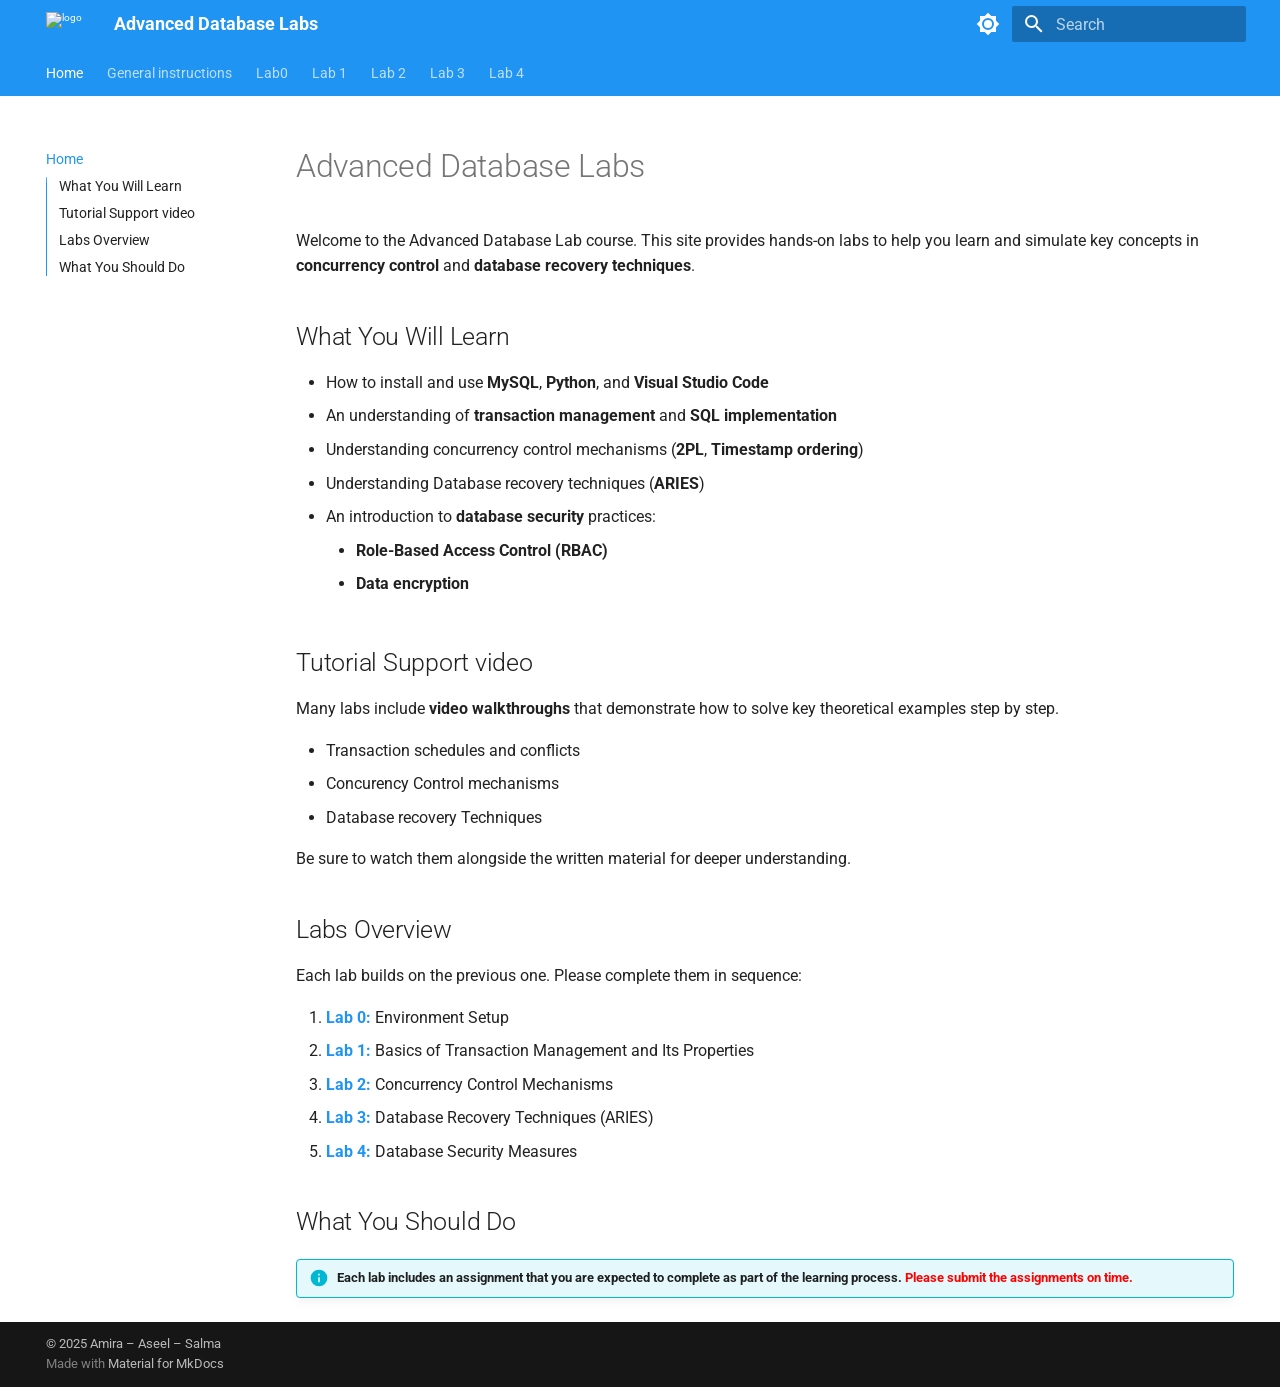
==== commit 62b5e3f7: "Updated Labs" ====
--- a/site/index.html
+++ b/site/index.html
@@ -703,11 +703,6 @@
 <li><a href="Labs/Lab3/"><strong>Lab 3:</strong></a> Database Recovery Techniques (ARIES)</li>
 <li><a href="Labs/Lab4/"><strong>Lab 4:</strong></a> Database Security Measures</li>
 </ol>
-<div class="admonition note">
-<p class="admonition-title">Note</p>
-<p>You can download a single PDF that contains all labs. It will be updated each time a new lab is uploaded.<br />
-📄 <a href="pdfs/documents.pdf">Download</a>"</p>
-</div>
 <h2 id="what-you-should-do">What You Should Do</h2>
 <div class="admonition info">
 <p class="admonition-title">Each lab includes an <strong>assignment</strong> that you are expected to complete as part of the learning process.<span style="color: red;"> Please submit the assignments on time.</span></p>
